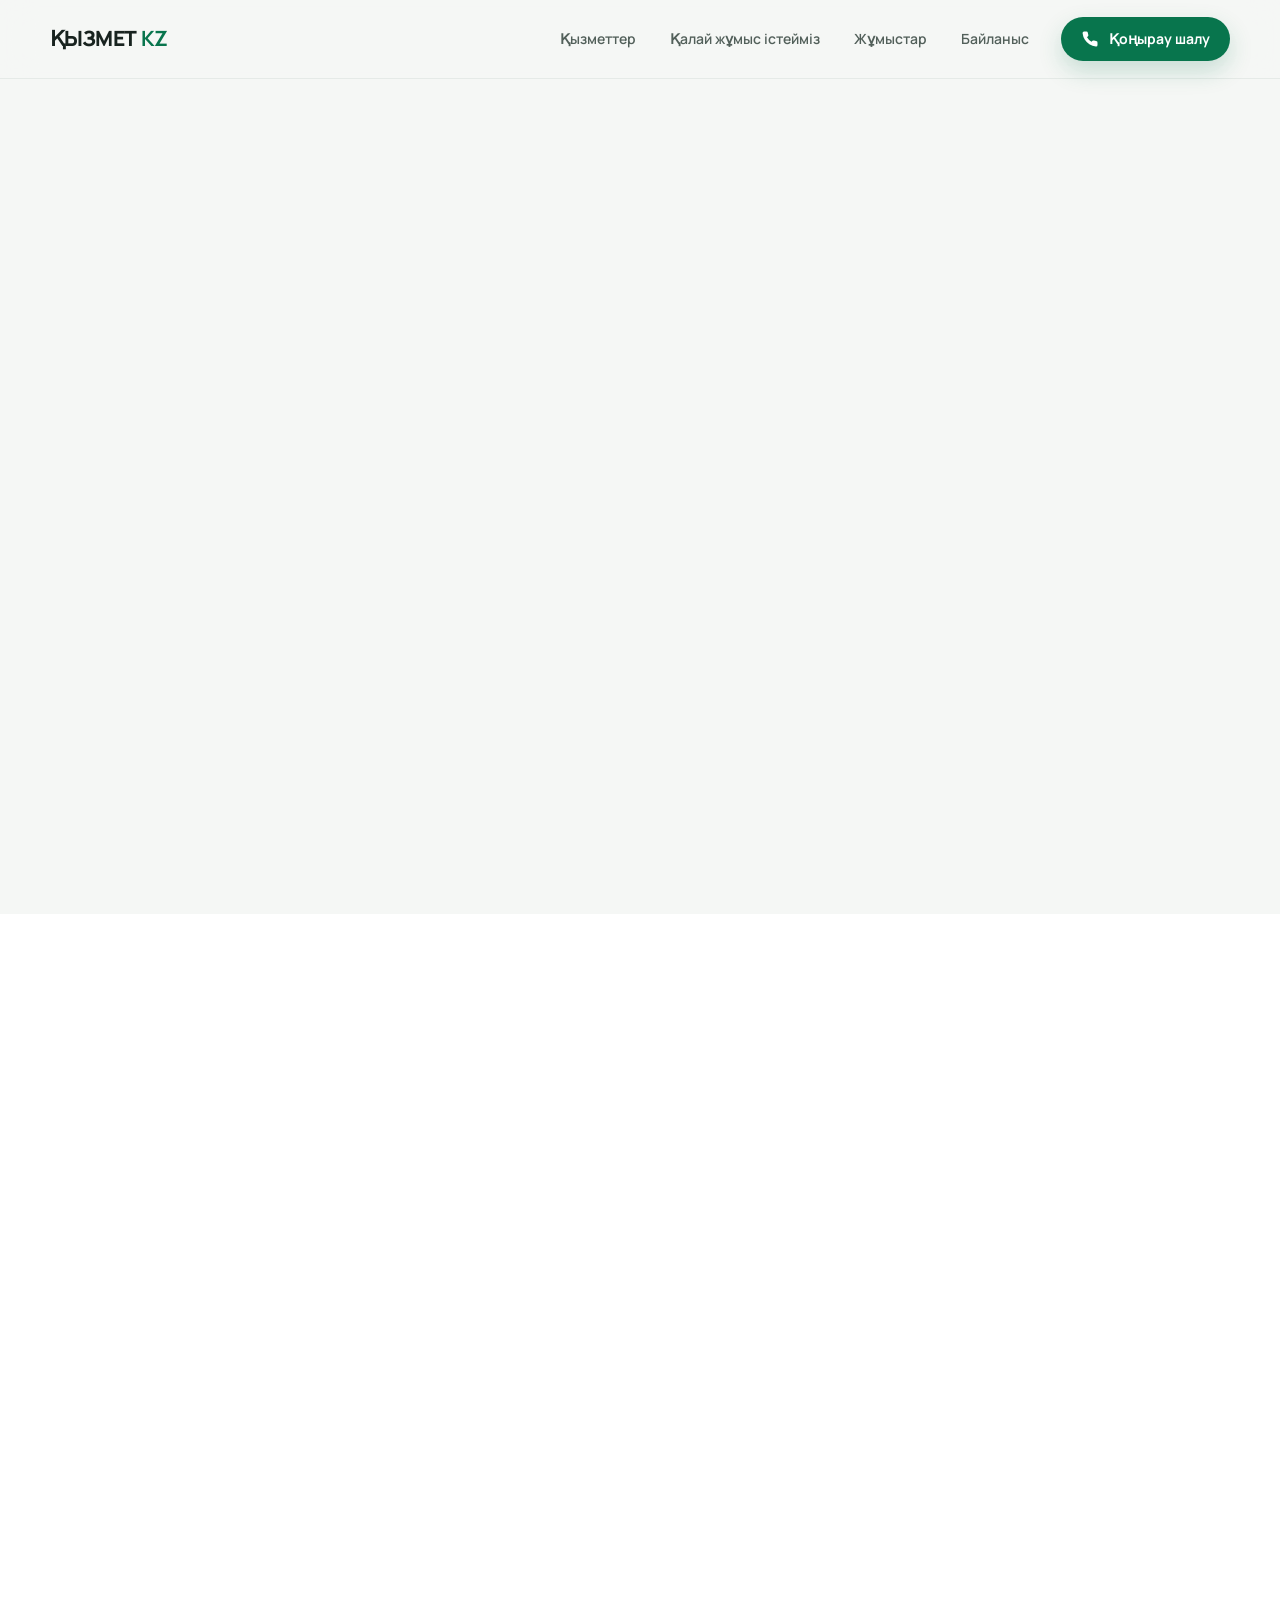
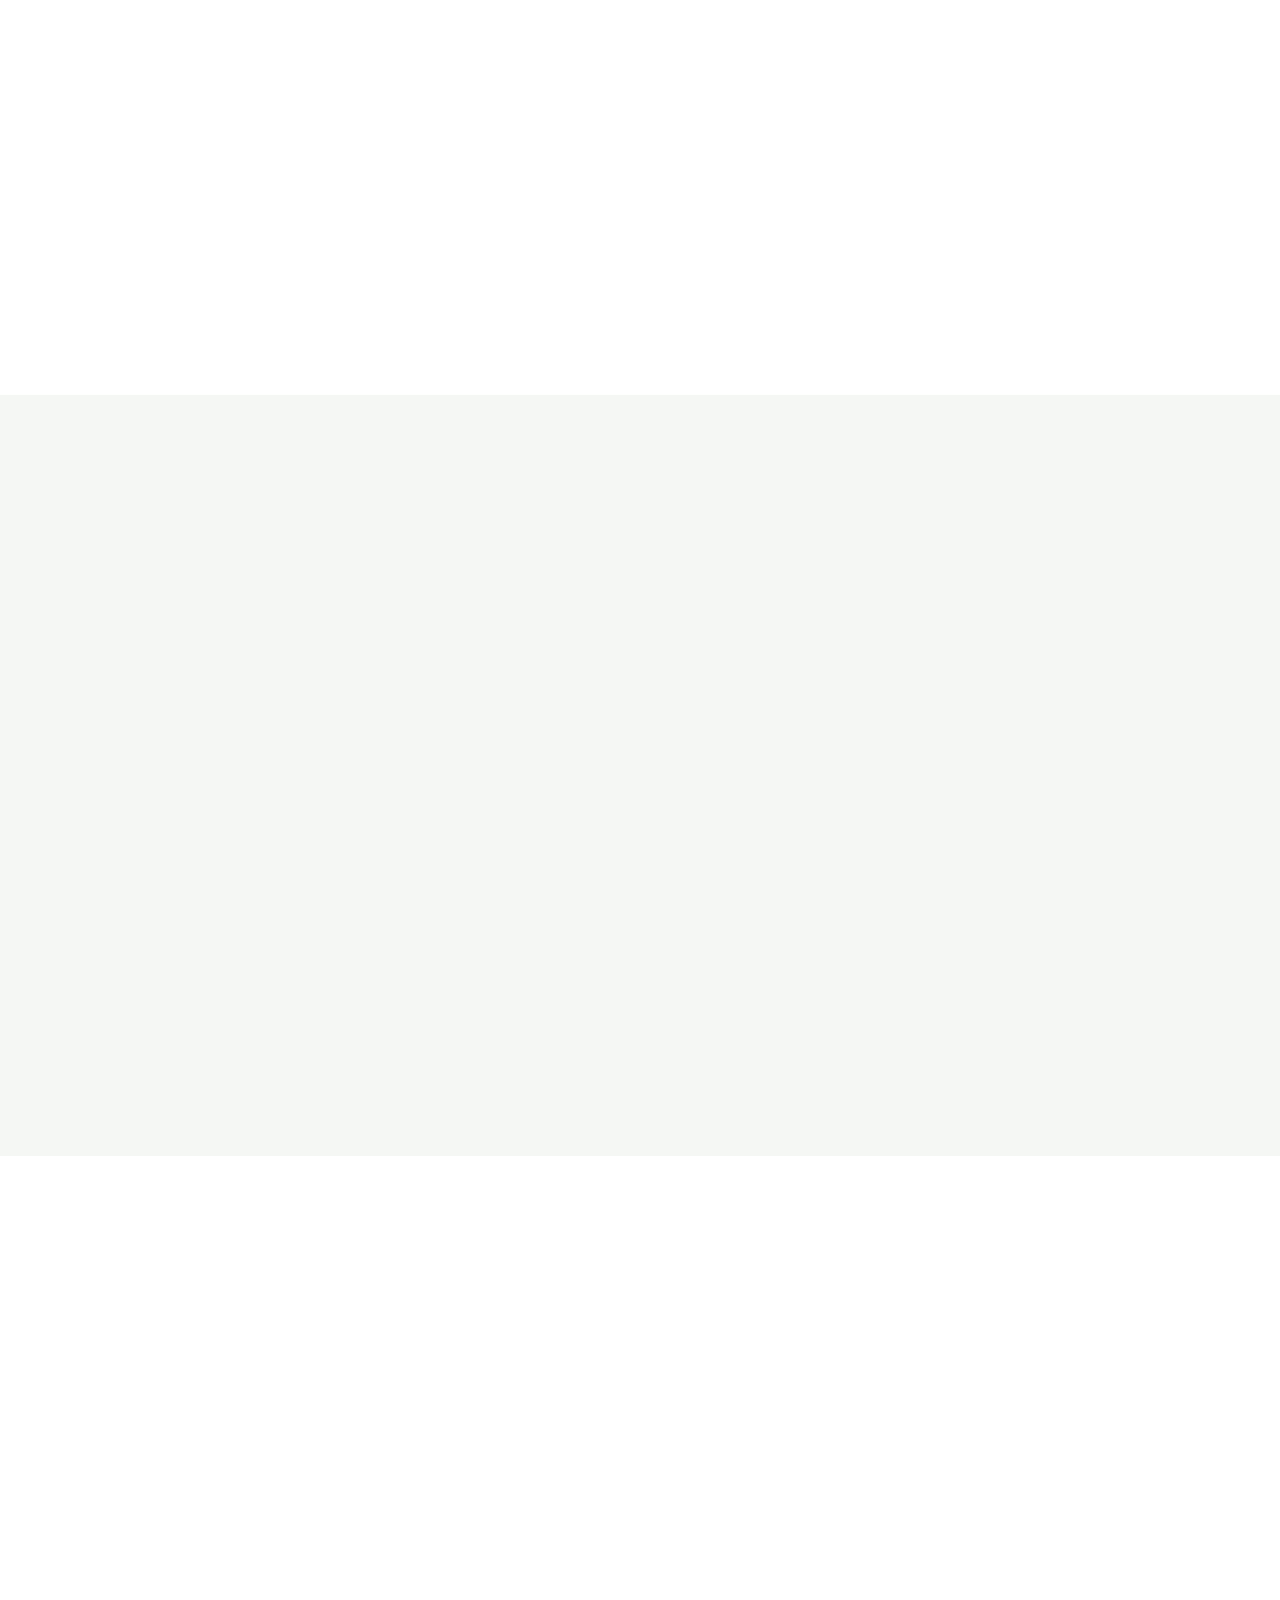
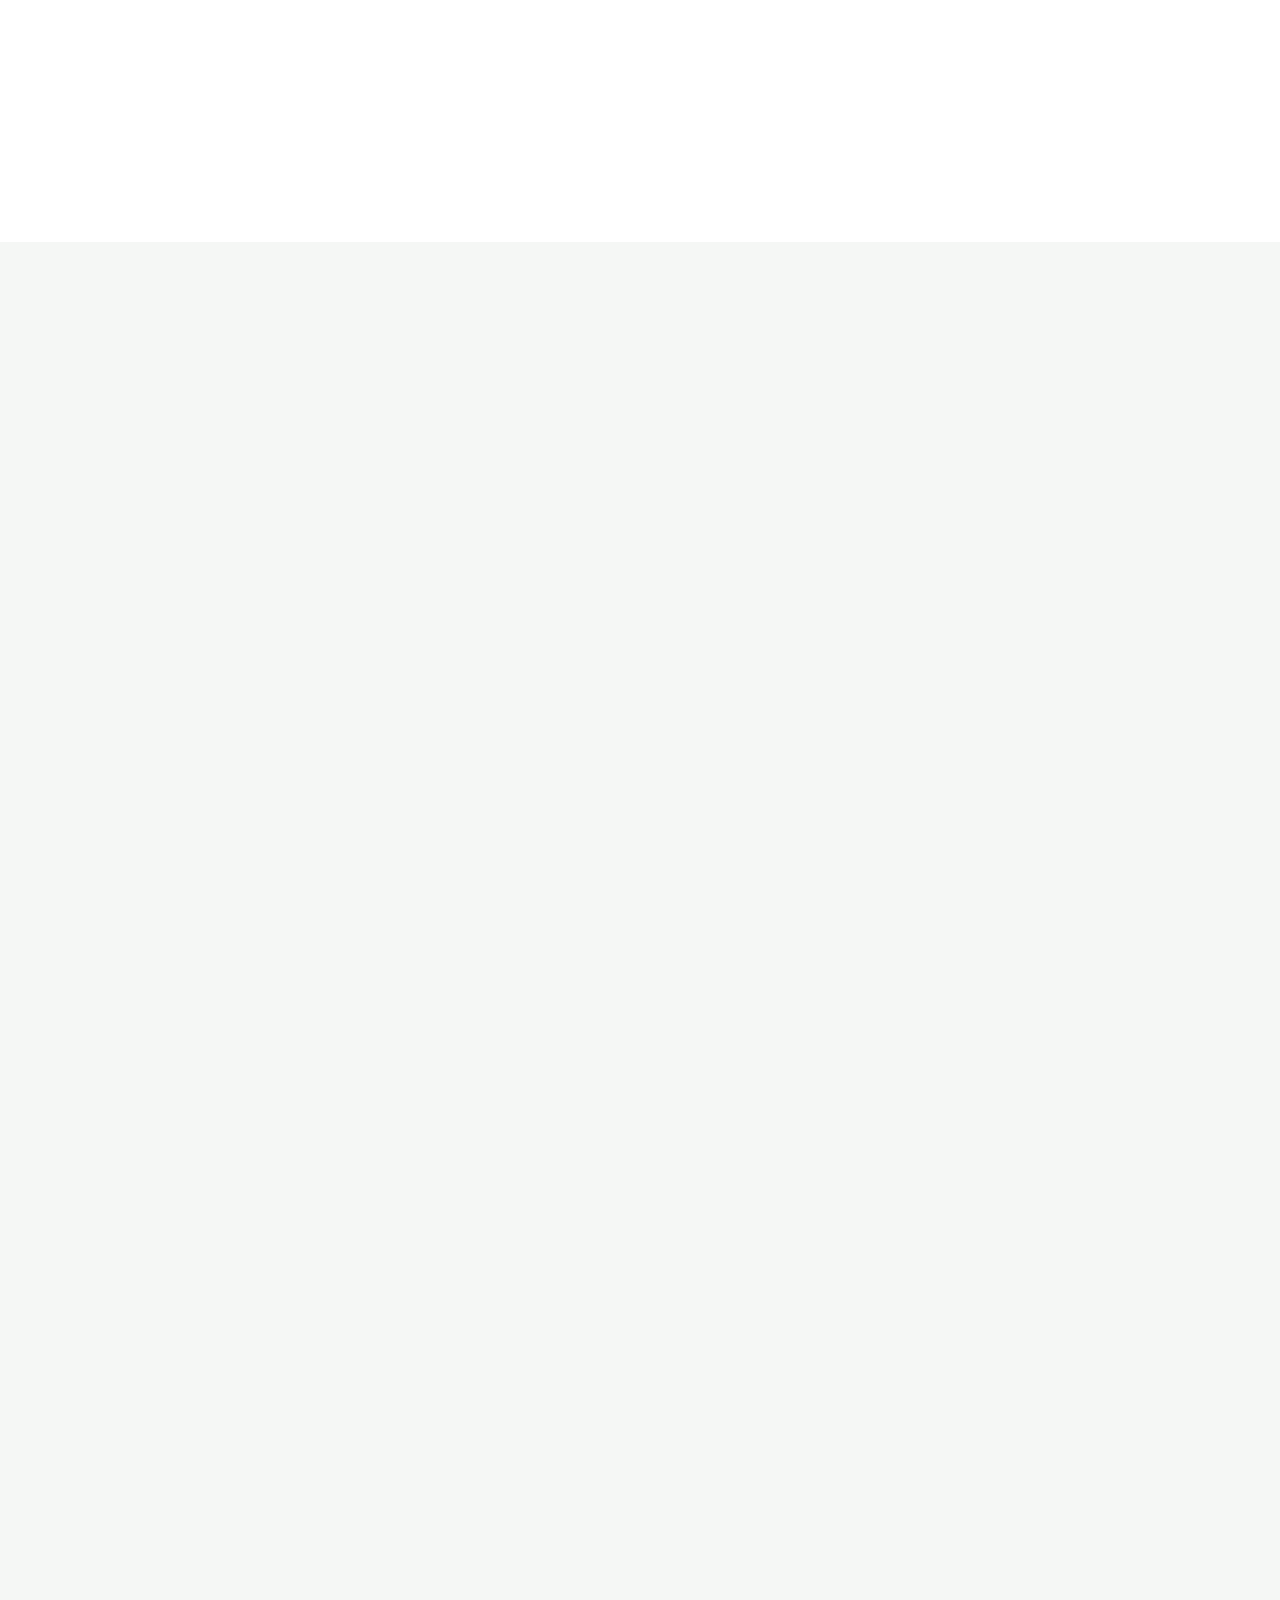
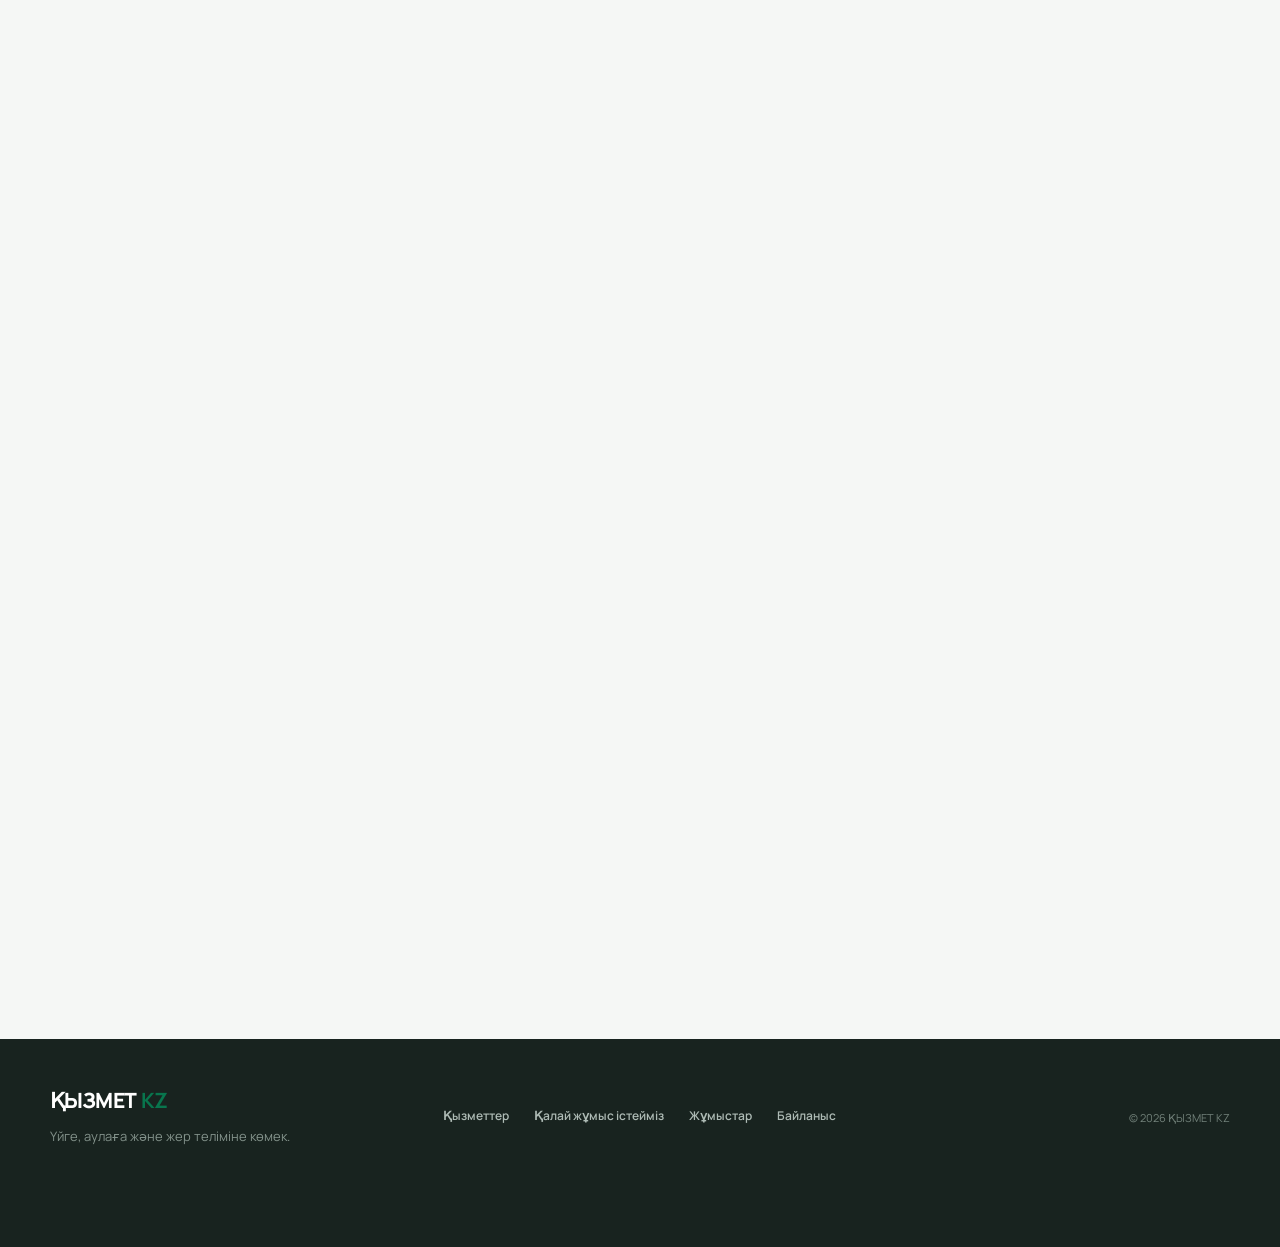
==== index.html @ 215bbf3c "index.html changes" ====
<!DOCTYPE html>
<html lang="kk">
<head>
    <meta charset="UTF-8">
    <meta name="viewport" content="width=device-width, initial-scale=1.0">

    <title>ҚЫЗМЕТ KZ — үйге, аулаға және жер теліміне көмек</title>

    <meta
        name="description"
        content="ҚЫЗМЕТ KZ — үй шаруасына көмек, ауланы тазалау, қоқыс шығару, қоршауды жөндеу, жер теліміндегі жұмыстар және басқа да шаруашылық қызметтер."
    >

    <meta name="theme-color" content="#08754D">

    <link rel="icon" href="favicon.svg" type="image/svg+xml">

    <link rel="preconnect" href="https://fonts.googleapis.com">
    <link rel="preconnect" href="https://fonts.gstatic.com" crossorigin>

    <link
        href="https://fonts.googleapis.com/css2?family=Manrope:wght@400;500;600;700;800&display=swap"
        rel="stylesheet"
    >

    <link rel="stylesheet" href="style.css">
</head>

<body>

    <!-- ================= HEADER ================= -->
    <header class="header" id="header">
        <div class="container header__inner">

            <a href="#top" class="logo" aria-label="ҚЫЗМЕТ KZ — басты бетке">
                <span>ҚЫЗМЕТ</span>
                <strong>KZ</strong>
            </a>

            <nav class="nav" id="nav">
                <a href="#services">Қызметтер</a>
                <a href="#how">Қалай жұмыс істейміз</a>
                <a href="#works">Жұмыстар</a>
                <a href="#contacts">Байланыс</a>
            </nav>

            <a
                class="btn btn--primary header__call"
                data-phone
                href="#"
            >
                <svg viewBox="0 0 24 24" aria-hidden="true">
                    <path d="M22 16.92v3a2 2 0 0 1-2.18 2
                    19.79 19.79 0 0 1-8.63-3.07
                    19.5 19.5 0 0 1-6-6
                    19.79 19.79 0 0 1-3.07-8.67
                    A2 2 0 0 1 4.11 2h3a2 2 0 0 1
                    2 1.72c.12.9.33 1.78.62 2.63
                    a2 2 0 0 1-.45 2.11L8 9.73
                    a16 16 0 0 0 6 6l1.27-1.27
                    a2 2 0 0 1 2.11-.45
                    c.85.29 1.73.5 2.63.62
                    A2 2 0 0 1 22 16.92z"/>
                </svg>
                Қоңырау шалу
            </a>

            <button
                class="menu-toggle"
                id="menuToggle"
                type="button"
                aria-label="Мәзірді ашу"
                aria-expanded="false"
            >
                <span></span>
                <span></span>
                <span></span>
            </button>

        </div>
    </header>

    <main id="top">

        <!-- ================= HERO ================= -->
        <section class="hero">
            <div class="container hero__grid">

                <div class="hero__content reveal">

                    <div class="eyebrow">
                        <span class="eyebrow__dot"></span>
                        Үй және шаруашылық жұмыстарына көмек
                    </div>

                    <h1>
                        Қолыңыз тимей жүрген
                        жұмысты
                        <span>біз жасаймыз.</span>
                    </h1>

                    <p class="hero__text">
                        ҚЫЗМЕТ KZ — үйге, аулаға және жер теліміне көмек.
                        Не істеу керегін айтыңыз — тапсырманы талқылап,
                        келісіп аламыз.
                    </p>

                    <div class="hero__actions">
                        <a
                            class="btn btn--primary btn--large"
                            data-phone
                            href="#"
                        >
                            Қоңырау шалу
                        </a>

                        <a
                            class="btn btn--secondary btn--large"
                            href="#contact-form"
                        >
                            Тапсырманы талқылау
                        </a>
                    </div>

                    <div class="hero__trust">

                        <div class="trust-item">
                            <span class="trust-item__icon">✓</span>
                            Әртүрлі тапсырмалар
                        </div>

                        <div class="trust-item">
                            <span class="trust-item__icon">✓</span>
                            Алдын ала келісім бойынша
                        </div>

                        <div class="trust-item">
                            <span class="trust-item__icon">✓</span>
                            Түсінікті қарым-қатынас
                        </div>

                    </div>

                </div>

                <div class="hero__visual reveal reveal--delay">

                    <div class="hero__image">
                        <img
                            src="images/Hero-KAZ.png"
                            alt="Жеке үйдің жанындағы шаруашылық жұмыстары"
                        >
                    </div>

                    <div class="hero-card">
                        <div class="hero-card__icon">✓</div>

                        <div>
                            <strong>Тапсырмаңыз бар ма?</strong>
                            <span>Бізге айтып беріңіз</span>
                        </div>
                    </div>

                </div>

            </div>
        </section>

        <!-- ================= SERVICES ================= -->
        <section class="section services" id="services">
            <div class="container">

                <div class="section-heading reveal">
                    <span class="section-label">БІЗ НЕ ІСТЕЙМІЗ</span>

                    <h2>
                        Үй мен жер теліміндегі
                        <span>жұмыстарға көмектесеміз</span>
                    </h2>

                    <p>
                        Тұрмыстық, шаруашылық және басқа да тапсырмаларды
                        сіздің сұранысыңыз бойынша орындаймыз.
                    </p>
                </div>

                <div class="services-grid">

                    <article class="service-card reveal">
                        <div class="service-card__number">01</div>
                        <div class="service-card__icon">🏠</div>

                        <h3>Үй шаруасына көмек</h3>

                        <p>
                            Пәтерде немесе жеке үйде орындалатын
                            тұрмыстық және шаруашылық жұмыстар.
                        </p>

                        <a href="#contact-form">
                            Тапсырманы талқылау →
                        </a>
                    </article>

                    <article class="service-card reveal">
                        <div class="service-card__number">02</div>
                        <div class="service-card__icon">🗑️</div>

                        <h3>Қоқыс шығару</h3>

                        <p>
                            Тұрмыстық және шаруашылық жұмыстардан кейін
                            қоқысты жинау, шығару және аумақты тазалау.
                        </p>

                        <a href="#contact-form">
                            Тапсырманы талқылау →
                        </a>
                    </article>

                    <article class="service-card reveal">
                        <div class="service-card__number">03</div>
                        <div class="service-card__icon">🌿</div>

                        <h3>Аула тазалау</h3>

                        <p>
                            Жапырақ, бұтақ, қоқыс және аумақты
                            ретке келтіруге арналған басқа жұмыстар.
                        </p>

                        <a href="#contact-form">
                            Тапсырманы талқылау →
                        </a>
                    </article>

                    <article class="service-card reveal">
                        <div class="service-card__number">04</div>
                        <div class="service-card__icon">🧱</div>

                        <h3>Қоршауды жөндеу</h3>

                        <p>
                            Қоршаудың зақымдалған бөліктерін
                            жөндеу және қалпына келтіру.
                        </p>

                        <a href="#contact-form">
                            Тапсырманы талқылау →
                        </a>
                    </article>

                    <article class="service-card reveal">
                        <div class="service-card__number">05</div>
                        <div class="service-card__icon">💧</div>

                        <h3>Септик</h3>

                        <p>
                            Септик орнатуға байланысты жұмыстарды
                            ұйымдастыруға көмек.
                        </p>

                        <a href="#contact-form">
                            Тапсырманы талқылау →
                        </a>
                    </article>

                    <article class="service-card reveal">
                        <div class="service-card__number">06</div>
                        <div class="service-card__icon">🐑</div>

                        <h3>Мал сою</h3>

                        <p>
                            Қызмет алдын ала
                            келісу бойынша көрсетіледі.
                        </p>

                        <a href="#contact-form">
                            Тапсырманы талқылау →
                        </a>
                    </article>

                    <article class="service-card reveal">
                        <div class="service-card__number">07</div>
                        <div class="service-card__icon">🚕</div>

                        <h3>Қалааралық такси</h3>

                        <p>
                            Қалалар арасында алдын ала
                            келісім бойынша жолаушы тасымалдау.
                        </p>

                        <a href="#contact-form">
                            Жол жүруді талқылау →
                        </a>
                    </article>

                    <article class="service-card reveal">
                        <div class="service-card__number">08</div>
                        <div class="service-card__icon">🚚</div>

                        <h3>Қала ішінде жеткізу</h3>

                        <p>
                            Заттарды, тауарларды және басқа да
                            жүктерді қала ішінде жеткізу.
                        </p>

                        <a href="#contact-form">
                            Жеткізуді талқылау →
                        </a>
                    </article>

                    <article class="service-card reveal">
                        <div class="service-card__number">09</div>
                        <div class="service-card__icon">🧹</div>

                        <h3>Клининг</h3>

                        <p>
                            Пәтерлерді, үйлерді және басқа да
                            нысандарды алдын ала келісім бойынша тазалау.
                        </p>

                        <a href="#contact-form">
                            Тазалауға тапсырыс беру →
                        </a>
                    </article>

                    <article class="service-card reveal">
                        <div class="service-card__number">10</div>
                        <div class="service-card__icon">🚜</div>

                        <h3>Арнайы техникалар қызметі</h3>

                        <p>
                            Құрылыс және шаруашылық тапсырмаларына
                            арналған арнайы техникалардың жұмысы.
                        </p>

                        <a href="#contact-form">
                            Тапсырманы талқылау →
                        </a>
                    </article>

                    <article class="service-card reveal">
                        <div class="service-card__number">11</div>
                        <div class="service-card__icon">❄️</div>

                        <h3>Кондиционер орнату</h3>

                        <p>
                            Үйге немесе басқа бөлмеге кондиционерді
                            орнату және қосу.
                        </p>

                        <a href="#contact-form">
                            Орнатуды талқылау →
                        </a>
                    </article>

                    <article class="service-card reveal">
                        <div class="service-card__number">12</div>
                        <div class="service-card__icon">👨‍🍳</div>

                        <h3>Аспаз қызметі</h3>

                        <p>
                            Үйге, іс-шараларға және басқа да
                            жағдайларға тамақ дайындау.
                        </p>

                        <a href="#contact-form">
                            Тапсырманы талқылау →
                        </a>
                    </article>

                    <article class="service-card reveal">
                        <div class="service-card__number">13</div>
                        <div class="service-card__icon">⚡</div>

                        <h3>Электрик қызметі</h3>

                        <p>
                            Электр монтаждау жұмыстары, жөндеу
                            және жабдықтарды қосу.
                        </p>

                        <a href="#contact-form">
                            Тапсырманы талқылау →
                        </a>
                    </article>

                    <article class="service-card reveal">
                        <div class="service-card__number">14</div>
                        <div class="service-card__icon">🔧</div>

                        <h3>Сантехник қызметі</h3>

                        <p>
                            Сантехникалық жабдықтарды жөндеу,
                            орнату және қызмет көрсету.
                        </p>

                        <a href="#contact-form">
                            Тапсырманы талқылау →
                        </a>
                    </article>

                    <article class="service-card reveal">
                        <div class="service-card__number">15</div>
                        <div class="service-card__icon">⚙️</div>

                        <h3>Бизнесті автоматтандыру</h3>

                        <p>
                            Бизнес процестерін автоматтандыруға
                            және жұмысты оңтайландыруға көмек.
                        </p>

                        <a href="#contact-form">
                            Тапсырманы талқылау →
                        </a>
                    </article>

                    <article class="service-card reveal">
                        <div class="service-card__number">16</div>
                        <div class="service-card__icon">❄️</div>

                        <h3>Қар тазалау</h3>

                        <p>
                            Ауладан, аумақтан, жолдардан және
                            кіреберістерден қар тазалау.
                        </p>

                        <a href="#contact-form">
                            Тапсырманы талқылау →
                        </a>
                    </article>

                    <article class="service-card reveal">
                        <div class="service-card__number">17</div>
                        <div class="service-card__icon">🔧</div>

                        <h3>Басқа жұмыстар</h3>

                        <p>
                            Қажетті жұмысты тізімнен таппадыңыз ба?
                            Бізге айтып беріңіз.
                        </p>

                        <a href="#contact-form">
                            Тапсырманы талқылау →
                        </a>
                    </article>

                    <article class="service-card service-card--accent reveal">
                        <div class="service-card__number">18</div>
                        <div class="service-card__icon">💬</div>

                        <h3>Сіздің сұранысыңыз бойынша</h3>

                        <p>
                            Қызметтің нақты атауын білудің қажеті жоқ.
                            Не істеу керегін жай ғана сипаттап беріңіз.
                        </p>

                        <a href="#contact-form">
                            Тапсырманы сипаттау →
                        </a>
                    </article>

                </div>
            </div>
        </section>

        <!-- ================= NOT FOUND ================= -->
        <section class="section problem">
            <div class="container">

                <div class="problem__box reveal">

                    <div class="problem__content">
                        <span class="section-label">
                            ҚАЖЕТТІ ҚЫЗМЕТТІ ТАППАДЫҢЫЗ БА?
                        </span>

                        <h2>
                            Қажетті жұмыстың
                            атауын білмейсіз бе?
                        </h2>

                        <p>
                            Ештеңе етпейді. Не істеу керегін
                            жай ғана айтып беріңіз. Тапсырманы талқылап,
                            көмектесе алатынымызды айтамыз.
                        </p>

                        <a
                            href="#"
                            data-phone
                            class="btn btn--light btn--large"
                        >
                            Қоңырау шалып талқылау
                        </a>
                    </div>

                    <div class="problem__shape">
                        <span>?</span>
                    </div>

                </div>

            </div>
        </section>

        <!-- ================= WHY US ================= -->
        <section class="section why">
            <div class="container">

                <div class="section-heading section-heading--center reveal">
                    <span class="section-label">НЕГЕ ҚЫЗМЕТ KZ</span>

                    <h2>
                        Бәрі сіз ойлағаннан да оңай
                    </h2>

                    <p>
                        Жұмыстардың атауын білудің қажеті жоқ.
                        Тапсырмаңызды айтыңыз — әрі қарай бірге шешеміз.
                    </p>
                </div>

                <div class="advantages">

                    <article class="advantage reveal">
                        <div class="advantage__icon">01</div>

                        <h3>Бір байланыс</h3>

                        <p>
                            Әрбір шаруашылық жұмысына жеке
                            маман іздеудің қажеті жоқ.
                        </p>
                    </article>

                    <article class="advantage reveal">
                        <div class="advantage__icon">02</div>

                        <h3>Түсінікті қарым-қатынас</h3>

                        <p>
                            Не қажет екенін өз сөзіңізбен
                            жай ғана түсіндіріңіз.
                        </p>
                    </article>

                    <article class="advantage reveal">
                        <div class="advantage__icon">03</div>

                        <h3>Алдын ала келісім</h3>

                        <p>
                            Тапсырманы, жұмыс көлемін және
                            қолайлы уақытты алдын ала келісеміз.
                        </p>
                    </article>

                    <article class="advantage reveal">
                        <div class="advantage__icon">04</div>

                        <h3>Әртүрлі тапсырмалар</h3>

                        <p>
                            Үй, аула, жер телімі және басқа да
                            шаруашылық жұмыстары.
                        </p>
                    </article>

                </div>
            </div>
        </section>

        <!-- ================= HOW ================= -->
        <section class="section how" id="how">
            <div class="container">

                <div class="section-heading reveal">
                    <span class="section-label">ҚАЛАЙ ЖҰМЫС ІСТЕЙМІЗ</span>

                    <h2>
                        Үш қадам —
                        <span>және тапсырма орындалады</span>
                    </h2>
                </div>

                <div class="steps">

                    <article class="step reveal">
                        <div class="step__number">01</div>

                        <div>
                            <h3>Бізге хабарласасыз</h3>

                            <p>
                                Қоңырау шалып, не істеу
                                керегін айтасыз.
                            </p>
                        </div>
                    </article>

                    <article class="step reveal">
                        <div class="step__number">02</div>

                        <div>
                            <h3>Талқылаймыз</h3>

                            <p>
                                Толық мәліметтерді, жұмыс көлемін
                                және қолайлы уақытты анықтаймыз.
                            </p>
                        </div>
                    </article>

                    <article class="step reveal">
                        <div class="step__number">03</div>

                        <div>
                            <h3>Орындаймыз</h3>

                            <p>
                                Келісілген уақытта келіп,
                                жұмысты орындаймыз.
                            </p>
                        </div>
                    </article>

                </div>

            </div>
        </section>

        <!-- ================= WORKS ================= -->
        <section class="section works" id="works">
            <div class="container">

                <div class="section-heading reveal">
                    <span class="section-label">БІЗДІҢ ЖҰМЫСТАРЫМЫЗ</span>

                    <h2>
                        Жұмыс істейміз —
                        <span>нәтижесін көрсетеміз</span>
                    </h2>

                    <p>
                        Мұнда ҚЫЗМЕТ KZ орындаған нақты
                        жұмыстардың фотосуреттері болады.
                    </p>
                </div>

                <div class="gallery">

                    <div class="gallery__item gallery__item--large reveal">
                        <img
                            src="images/work-01.jpg"
                            alt="Шаруашылық жұмыстары"
                            loading="lazy"
                        >
                    </div>

                    <div class="gallery__item reveal">
                        <img
                            src="images/work-02.jpg"
                            alt="Аумақты тазалау"
                            loading="lazy"
                        >
                    </div>

                    <div class="gallery__item reveal">
                        <img
                            src="images/work-03.jpg"
                            alt="Жөндеу жұмыстары"
                            loading="lazy"
                        >
                    </div>

                    <div class="gallery__item reveal">
                        <img
                            src="images/work-04.jpg"
                            alt="Ауладағы жұмыс"
                            loading="lazy"
                        >
                    </div>

                </div>

                <div class="gallery-note reveal">
                    <span>📸</span>

                    <p>
                        Сайт іске қосылғаннан кейін уақытша суреттерді
                        нақты орындалған жұмыстардың фотосуреттеріне ауыстырыңыз.
                    </p>
                </div>

            </div>
        </section>

        <!-- ================= CTA ================= -->
        <section class="cta">
            <div class="container">

                <div class="cta__inner reveal">

                    <div>
                        <span class="section-label section-label--light">
                            ТАПСЫРМАҢЫЗ БАР МА?
                        </span>

                        <h2>
                            Не істеу керегін
                            айтып беріңіз.
                        </h2>

                        <p>
                            Қызметтің атауын білудің қажеті жоқ.
                            Тапсырманы жай ғана сипаттаңыз —
                            оны орындау мүмкіндігін талқылаймыз.
                        </p>
                    </div>

                    <div class="cta__action">

                        <a
                            href="#"
                            data-phone
                            class="btn btn--light btn--large"
                        >
                            Қоңырау шалу
                        </a>

                        <a
                            href="#contact-form"
                            class="cta__phone"
                            data-phone-display
                        >
                            +7 700 000 00 00
                        </a>

                    </div>

                </div>

            </div>
        </section>

        <!-- ================= CONTACTS ================= -->
        <section class="section contacts" id="contacts">
            <div class="container contacts__grid">

                <div class="contacts__info reveal">

                    <span class="section-label">БАЙЛАНЫС</span>

                    <h2>
                        Тапсырмаңызды
                        бірге талқылайық
                    </h2>

                    <p>
                        Бізге қоңырау шалып,
                        не істеу керегін айтып беріңіз.
                    </p>

                    <a
                        class="contacts__phone"
                        data-phone
                        data-phone-display
                        href="#"
                    ></a>

                    <div class="contact-details">

                        <div class="contact-detail">
                            <span>📍</span>

                            <div>
                                <small>Қала</small>
                                <strong>Сіздің қалаңыз</strong>
                            </div>
                        </div>

                        <div class="contact-detail">
                            <span>🕐</span>

                            <div>
                                <small>Жұмыс уақыты</small>
                                <strong>Алдын ала келісім бойынша</strong>
                            </div>
                        </div>

                    </div>

                </div>

                <div class="contact-form-wrapper reveal" id="contact-form">

                    <div class="contact-form-card">

                        <span class="form-badge">ЖЫЛДАМ СҰРАНЫС</span>

                        <h3>
                            Не істеу керегін
                            айтып беріңіз
                        </h3>

                        <p>
                            Форма әзірге демонстрациялық режимде жұмыс істейді.
                            Нақты өтінімдерді жіберу үшін backend
                            немесе форма сервисін қосу қажет.
                        </p>

                        <form id="requestForm">

                            <label>
                                <span>Атыңыз</span>

                                <input
                                    type="text"
                                    name="name"
                                    placeholder="Мысалы, Айдар"
                                    autocomplete="name"
                                >
                            </label>

                            <label>
                                <span>Телефон *</span>

                                <input
                                    type="tel"
                                    name="phone"
                                    placeholder="+7 700 000 00 00"
                                    autocomplete="tel"
                                    required
                                >
                            </label>

                            <label>
                                <span>Не істеу керек?</span>

                                <textarea
                                    name="message"
                                    rows="4"
                                    placeholder="Мысалы: аула тазалау, қар тазалау, заттарды жеткізу қажет..."
                                ></textarea>
                            </label>

                            <button
                                type="submit"
                                class="btn btn--primary btn--full"
                            >
                                Өтінім жіберу
                            </button>

                            <div
                                class="form-message"
                                id="formMessage"
                                aria-live="polite"
                            ></div>

                        </form>

                    </div>

                </div>

            </div>
        </section>

    </main>

    <!-- ================= FOOTER ================= -->
    <footer class="footer">
        <div class="container footer__inner">

            <div class="footer__brand">

                <a href="#top" class="logo logo--footer">
                    <span>ҚЫЗМЕТ</span>
                    <strong>KZ</strong>
                </a>

                <p>
                    Үйге, аулаға және жер теліміне көмек.
                </p>

            </div>

            <div class="footer__links">
                <a href="#services">Қызметтер</a>
                <a href="#how">Қалай жұмыс істейміз</a>
                <a href="#works">Жұмыстар</a>
                <a href="#contacts">Байланыс</a>
            </div>

            <div class="footer__contact">

                <a
                    href="#"
                    data-phone
                    data-phone-display
                ></a>

                <span>© 2026 ҚЫЗМЕТ KZ</span>

            </div>

        </div>
    </footer>

    <!-- ================= MOBILE CTA ================= -->
    <div class="mobile-cta">

        <a
            href="#"
            data-phone
            class="mobile-cta__call"
        >
            <svg viewBox="0 0 24 24" aria-hidden="true">
                <path d="M22 16.92v3a2 2 0 0 1-2.18 2
                19.79 19.79 0 0 1-8.63-3.07
                19.5 19.5 0 0 1-6-6
                19.79 19.79 0 0 1-3.07-8.67
                A2 2 0 0 1 4.11 2h3a2 2 0 0 1
                2 1.72c.12.9.33 1.78.62 2.63
                a2 2 0 0 1-.45 2.11L8 9.73
                a16 16 0 0 0 6 6l1.27-1.27
                a2 2 0 0 1 2.11-.45
                c.85.29 1.73.5 2.63.62
                A2 2 0 0 1 22 16.92z"/>
            </svg>

            Қоңырау шалу
        </a>

        <a
            href="#contact-form"
            class="mobile-cta__form"
        >
            Талқылау
        </a>

    </div>

    <script src="script.js"></script>

</body>
</html>
---- style.css ----
/* =========================================================
   ҚЫЗМЕТ KZ
   Main stylesheet
   ========================================================= */

:root {
    --green: #08754d;
    --green-dark: #055d3d;
    --green-light: #e7f2ed;

    --dark: #18231f;
    --text: #42504a;
    --muted: #718079;

    --bg: #f5f7f5;
    --white: #ffffff;
    --border: #e1e8e4;

    --radius-sm: 12px;
    --radius-md: 18px;
    --radius-lg: 28px;

    --shadow: 0 20px 60px rgba(24, 35, 31, 0.08);

    --container: 1180px;
}


/* ================= RESET ================= */

*,
*::before,
*::after {
    box-sizing: border-box;
}

html {
    scroll-behavior: smooth;
}

body {
    margin: 0;
    background: var(--bg);
    color: var(--dark);

    font-family: "Manrope", sans-serif;
    font-size: 16px;
    line-height: 1.6;

    -webkit-font-smoothing: antialiased;
}

body.menu-open {
    overflow: hidden;
}

img {
    display: block;
    width: 100%;
}

a {
    color: inherit;
    text-decoration: none;
}

button,
input,
textarea {
    font: inherit;
}

button {
    cursor: pointer;
}

::selection {
    background: var(--green);
    color: white;
}


/* ================= GLOBAL ================= */

.container {
    width: min(
        calc(100% - 40px),
        var(--container)
    );

    margin-inline: auto;
}

.section {
    padding: 110px 0;
}

.section-heading {
    max-width: 720px;
    margin-bottom: 55px;
}

.section-heading--center {
    margin-inline: auto;
    text-align: center;
}

.section-label {
    display: inline-block;

    margin-bottom: 16px;

    color: var(--green);

    font-size: 12px;
    font-weight: 800;
    letter-spacing: 0.14em;
    text-transform: uppercase;
}

.section-label--light {
    color: #a9d8c5;
}

.section-heading h2 {
    margin: 0 0 18px;

    font-size: clamp(36px, 5vw, 58px);
    line-height: 1.05;
    letter-spacing: -0.04em;
}

.section-heading h2 span {
    color: var(--green);
}

.section-heading p {
    max-width: 620px;

    margin: 0;

    color: var(--muted);
    font-size: 17px;
}


/* ================= BUTTONS ================= */

.btn {
    display: inline-flex;
    align-items: center;
    justify-content: center;
    gap: 10px;

    min-height: 52px;
    padding: 0 24px;

    border: 0;
    border-radius: 100px;

    font-weight: 700;
    line-height: 1;

    transition:
        transform 0.25s ease,
        background 0.25s ease,
        color 0.25s ease,
        box-shadow 0.25s ease;
}

.btn:hover {
    transform: translateY(-2px);
}

.btn--primary {
    background: var(--green);
    color: var(--white);

    box-shadow: 0 10px 25px rgba(8, 117, 77, 0.2);
}

.btn--primary:hover {
    background: var(--green-dark);
    box-shadow: 0 14px 30px rgba(8, 117, 77, 0.28);
}

.btn--secondary {
    background: var(--white);
    color: var(--dark);
    border: 1px solid var(--border);
}

.btn--secondary:hover {
    border-color: var(--green);
    color: var(--green);
}

.btn--light {
    background: var(--white);
    color: var(--green);
}

.btn--light:hover {
    background: #eff8f4;
}

.btn--large {
    min-height: 58px;
    padding-inline: 30px;
}

.btn--full {
    width: 100%;
}

.btn svg {
    width: 18px;
    height: 18px;

    fill: currentColor;
}


/* ================= HEADER ================= */

.header {
    position: sticky;
    z-index: 1000;
    top: 0;

    background: rgba(245, 247, 245, 0.9);

    border-bottom: 1px solid rgba(225, 232, 228, 0.8);

    backdrop-filter: blur(16px);
}

.header__inner {
    display: flex;
    align-items: center;
    justify-content: space-between;

    height: 78px;
}

.logo {
    display: inline-flex;
    align-items: center;
    gap: 5px;

    font-size: 21px;
    font-weight: 800;
    letter-spacing: -0.04em;
}

.logo span {
    color: var(--dark);
}

.logo strong {
    color: var(--green);
}

.nav {
    display: flex;
    align-items: center;
    gap: 34px;

    margin-left: auto;
    margin-right: 32px;
}

.nav a {
    position: relative;

    color: #52605a;

    font-size: 14px;
    font-weight: 600;
}

.nav a::after {
    content: "";

    position: absolute;
    left: 0;
    bottom: -7px;

    width: 0;
    height: 2px;

    background: var(--green);

    transition: width 0.25s ease;
}

.nav a:hover {
    color: var(--green);
}

.nav a:hover::after {
    width: 100%;
}

.header__call {
    min-height: 44px;
    padding-inline: 20px;

    font-size: 14px;
}

.menu-toggle {
    display: none;

    width: 46px;
    height: 46px;

    padding: 10px;

    border: 0;
    border-radius: 12px;

    background: var(--green-light);
}

.menu-toggle span {
    display: block;

    width: 100%;
    height: 2px;

    margin: 5px 0;

    background: var(--dark);

    transition:
        transform 0.25s ease,
        opacity 0.25s ease;
}

.menu-toggle.active span:nth-child(1) {
    transform: translateY(7px) rotate(45deg);
}

.menu-toggle.active span:nth-child(2) {
    opacity: 0;
}

.menu-toggle.active span:nth-child(3) {
    transform: translateY(-7px) rotate(-45deg);
}


/* ================= HERO ================= */

.hero {
    padding: 80px 0 100px;

    overflow: hidden;
}

.hero__grid {
    display: grid;
    grid-template-columns: 0.92fr 1.08fr;

    align-items: center;

    gap: 80px;
}

.eyebrow {
    display: inline-flex;
    align-items: center;
    gap: 9px;

    margin-bottom: 25px;

    color: var(--green);

    font-size: 12px;
    font-weight: 800;
    letter-spacing: 0.08em;
    text-transform: uppercase;
}

.eyebrow__dot {
    width: 8px;
    height: 8px;

    border-radius: 50%;

    background: var(--green);

    box-shadow: 0 0 0 5px var(--green-light);
}

.hero h1 {
    max-width: 680px;

    margin: 0;

    font-size: clamp(46px, 6vw, 76px);
    line-height: 0.98;
    letter-spacing: -0.055em;
}

.hero h1 span {
    color: var(--green);
}

.hero__text {
    max-width: 610px;

    margin: 28px 0 34px;

    color: var(--text);

    font-size: 18px;
    line-height: 1.7;
}

.hero__actions {
    display: flex;
    flex-wrap: wrap;
    gap: 12px;
}

.hero__trust {
    display: flex;
    flex-wrap: wrap;
    gap: 20px;

    margin-top: 35px;
}

.trust-item {
    display: flex;
    align-items: center;
    gap: 8px;

    color: var(--muted);

    font-size: 13px;
    font-weight: 600;
}

.trust-item__icon {
    display: grid;
    place-items: center;

    width: 21px;
    height: 21px;

    border-radius: 50%;

    background: var(--green-light);
    color: var(--green);

    font-size: 11px;
    font-weight: 800;
}

.hero__visual {
    position: relative;
    min-width: 0;
}

.hero__image {
    position: relative;
    width: 100%;
    height: min(105vw, 470px);
    overflow: hidden;
    border-radius: 34px;
    background: #dfe8e3;
    box-shadow: var(--shadow);
}

.hero__image::after {
    content: "";

    position: absolute;
    inset: 0;

    pointer-events: none;

    background:
        linear-gradient(
            180deg,
            rgba(0, 0, 0, 0) 55%,
            rgba(0, 0, 0, 0.22)
        );
}
.hero__image img {
    display: block;
    width: 100%;
    height: 100%;

    object-fit: cover;
    object-position: 1% center;
}
.hero-card {
    position: absolute;

    right: -28px;
    bottom: 30px;

    display: flex;
    align-items: center;
    gap: 13px;

    max-width: 260px;

    padding: 18px 20px;

    border: 1px solid rgba(255, 255, 255, 0.7);
    border-radius: 18px;

    background: rgba(255, 255, 255, 0.94);

    box-shadow: 0 20px 50px rgba(24, 35, 31, 0.18);

    backdrop-filter: blur(12px);
}

.hero-card__icon {
    display: grid;
    place-items: center;

    flex: 0 0 42px;

    width: 42px;
    height: 42px;

    border-radius: 50%;

    background: var(--green);
    color: white;

    font-weight: 800;
}

.hero-card strong,
.hero-card span {
    display: block;
}

.hero-card strong {
    font-size: 14px;
}

.hero-card span {
    margin-top: 2px;

    color: var(--muted);

    font-size: 12px;
}


/* ================= SERVICES ================= */

.services {
    background: var(--white);
}

.services-grid {
    display: grid;

    grid-template-columns: repeat(4, 1fr);

    gap: 16px;
}

.service-card {
    position: relative;

    min-height: 315px;

    padding: 28px;

    overflow: hidden;

    border: 1px solid var(--border);
    border-radius: var(--radius-md);

    background: var(--white);

    transition:
        transform 0.3s ease,
        border-color 0.3s ease,
        box-shadow 0.3s ease;
}

.service-card:hover {
    transform: translateY(-6px);

    border-color: rgba(8, 117, 77, 0.25);

    box-shadow: var(--shadow);
}

.service-card__number {
    position: absolute;
    top: 25px;
    right: 25px;

    color: #dce5e1;

    font-size: 12px;
    font-weight: 800;
}

.service-card__icon {
    display: grid;
    place-items: center;

    width: 54px;
    height: 54px;

    margin-bottom: 25px;

    border-radius: 15px;

    background: var(--green-light);

    font-size: 25px;
}

.service-card h3 {
    margin: 0 0 10px;

    font-size: 19px;
    line-height: 1.2;
}

.service-card p {
    margin: 0;

    color: var(--muted);

    font-size: 14px;
    line-height: 1.65;
}

.service-card a {
    position: absolute;

    left: 28px;
    bottom: 25px;

    color: var(--green);

    font-size: 13px;
    font-weight: 800;
}

.service-card--accent {
    border-color: transparent;

    background: var(--green);
    color: white;
}

.service-card--accent .service-card__icon {
    background: rgba(255, 255, 255, 0.14);
}

.service-card--accent .service-card__number {
    color: rgba(255, 255, 255, 0.25);
}

.service-card--accent p {
    color: rgba(255, 255, 255, 0.72);
}

.service-card--accent a {
    color: white;
}


/* ================= PROBLEM ================= */

.problem {
    background: var(--white);
    padding-top: 0;
}

.problem__box {
    position: relative;

    display: flex;
    align-items: center;
    justify-content: space-between;

    min-height: 390px;

    padding: 60px 70px;

    overflow: hidden;

    border-radius: var(--radius-lg);

    background:
        radial-gradient(
            circle at 90% 20%,
            rgba(255,255,255,0.14),
            transparent 30%
        ),
        var(--dark);

    color: white;
}

.problem__content {
    position: relative;
    z-index: 2;

    max-width: 650px;
}

.problem h2 {
    margin: 0 0 18px;

    font-size: clamp(34px, 4vw, 54px);
    line-height: 1.05;
    letter-spacing: -0.04em;
}

.problem p {
    max-width: 570px;

    margin: 0 0 30px;

    color: #aebbb5;
}

.problem__shape {
    position: absolute;

    right: 80px;
    top: 50%;

    display: grid;
    place-items: center;

    width: 260px;
    height: 260px;

    border: 1px solid rgba(255, 255, 255, 0.08);
    border-radius: 50%;

    transform: translateY(-50%);
}

.problem__shape::before {
    content: "";

    position: absolute;

    width: 180px;
    height: 180px;

    border: 1px solid rgba(255, 255, 255, 0.08);
    border-radius: 50%;
}

.problem__shape span {
    color: rgba(255, 255, 255, 0.08);

    font-size: 150px;
    font-weight: 800;
}


/* ================= WHY ================= */

.why {
    background: var(--bg);
}

.advantages {
    display: grid;

    grid-template-columns: repeat(4, 1fr);

    gap: 18px;
}

.advantage {
    padding: 30px;

    border: 1px solid var(--border);
    border-radius: var(--radius-md);

    background: var(--white);
}

.advantage__icon {
    display: grid;
    place-items: center;

    width: 48px;
    height: 48px;

    margin-bottom: 30px;

    border-radius: 13px;

    background: var(--green-light);
    color: var(--green);

    font-size: 12px;
    font-weight: 800;
}

.advantage h3 {
    margin: 0 0 10px;

    font-size: 18px;
}

.advantage p {
    margin: 0;

    color: var(--muted);

    font-size: 14px;
}


/* ================= HOW ================= */

.how {
    background: var(--white);
}

.steps {
    display: grid;

    grid-template-columns: repeat(3, 1fr);

    gap: 18px;
}

.step {
    position: relative;

    min-height: 250px;

    padding: 35px;

    border-radius: var(--radius-md);

    background: var(--bg);

    overflow: hidden;
}

.step__number {
    margin-bottom: 70px;

    color: var(--green);

    font-size: 13px;
    font-weight: 800;
    letter-spacing: 0.1em;
}

.step h3 {
    margin: 0 0 10px;

    font-size: 21px;
}

.step p {
    margin: 0;

    color: var(--muted);

    font-size: 14px;
}

.step::after {
    content: "";

    position: absolute;

    right: -30px;
    bottom: -30px;

    width: 110px;
    height: 110px;

    border-radius: 50%;

    background: var(--green-light);
}


/* ================= WORKS ================= */

.works {
    background: var(--bg);
}

.gallery {
    display: grid;

    grid-template-columns: 1.3fr 1fr 1fr;

    grid-template-rows: 250px 250px;

    gap: 14px;
}

.gallery__item {
    overflow: hidden;

    border-radius: 20px;

    background: #dfe8e3;
}

.gallery__item--large {
    grid-row: 1 / 3;
}

.gallery__item img {
    height: 100%;

    object-fit: cover;

    transition: transform 0.6s ease;
}

.gallery__item:hover img {
    transform: scale(1.04);
}

.gallery-note {
    display: flex;
    align-items: center;
    gap: 12px;

    max-width: 600px;

    margin: 25px auto 0;

    padding: 14px 18px;

    border-radius: 14px;

    background: var(--white);

    color: var(--muted);

    font-size: 13px;
}

.gallery-note span {
    font-size: 20px;
}

.gallery-note p {
    margin: 0;
}


/* ================= CTA ================= */

.cta {
    padding: 30px 0 0;

    background: var(--bg);
}

.cta__inner {
    display: flex;
    align-items: center;
    justify-content: space-between;

    gap: 50px;

    padding: 65px 70px;

    border-radius: var(--radius-lg);

    background: var(--green);

    color: white;
}

.cta h2 {
    max-width: 700px;

    margin: 0 0 18px;

    font-size: clamp(38px, 5vw, 62px);
    line-height: 1;
    letter-spacing: -0.05em;
}

.cta p {
    max-width: 620px;

    margin: 0;

    color: rgba(255,255,255,0.72);
}

.cta__action {
    display: flex;
    flex-direction: column;
    align-items: center;

    flex: 0 0 auto;

    min-width: 190px;
}

.cta__phone {
    margin-top: 15px;

    color: rgba(255,255,255,0.75);

    font-size: 14px;
    font-weight: 700;
}


/* ================= CONTACTS ================= */

.contacts {
    background: var(--bg);
}

.contacts__grid {
    display: grid;

    grid-template-columns: 1fr 0.85fr;

    gap: 90px;

    align-items: start;
}

.contacts__info h2 {
    max-width: 650px;

    margin: 0 0 20px;

    font-size: clamp(38px, 5vw, 60px);
    line-height: 1.02;
    letter-spacing: -0.05em;
}

.contacts__info > p {
    max-width: 520px;

    margin: 0 0 35px;

    color: var(--muted);
}

.contacts__phone {
    display: inline-block;

    margin-bottom: 40px;

    color: var(--green);

    font-size: clamp(28px, 4vw, 44px);
    font-weight: 800;
    letter-spacing: -0.04em;
}

.contact-details {
    display: flex;
    flex-wrap: wrap;

    gap: 35px;
}

.contact-detail {
    display: flex;
    align-items: flex-start;
    gap: 12px;
}

.contact-detail > span {
    font-size: 20px;
}

.contact-detail small,
.contact-detail strong {
    display: block;
}

.contact-detail small {
    margin-bottom: 2px;

    color: var(--muted);

    font-size: 11px;
}

.contact-detail strong {
    font-size: 14px;
}


/* ================= FORM ================= */

.contact-form-card {
    padding: 35px;

    border: 1px solid var(--border);
    border-radius: 24px;

    background: var(--white);

    box-shadow: var(--shadow);
}

.form-badge {
    display: inline-block;

    margin-bottom: 16px;

    color: var(--green);

    font-size: 11px;
    font-weight: 800;
    letter-spacing: 0.1em;
}

.contact-form-card h3 {
    margin: 0 0 10px;

    font-size: 27px;
    line-height: 1.15;
}

.contact-form-card > p {
    margin: 0 0 25px;

    color: var(--muted);

    font-size: 13px;
}

.contact-form-card form {
    display: flex;
    flex-direction: column;

    gap: 15px;
}

.contact-form-card label {
    display: flex;
    flex-direction: column;

    gap: 7px;
}

.contact-form-card label > span {
    font-size: 12px;
    font-weight: 700;
}

.contact-form-card input,
.contact-form-card textarea {
    width: 100%;

    padding: 14px 15px;

    border: 1px solid var(--border);
    border-radius: 12px;

    outline: none;

    background: var(--bg);
    color: var(--dark);

    resize: vertical;

    transition:
        border-color 0.2s ease,
        box-shadow 0.2s ease;
}

.contact-form-card input:focus,
.contact-form-card textarea:focus {
    border-color: var(--green);

    box-shadow: 0 0 0 4px rgba(8,117,77,0.08);
}

.form-message {
    min-height: 22px;

    color: var(--green);

    font-size: 13px;
    font-weight: 700;
}


/* ================= FOOTER ================= */

.footer {
    padding: 45px 0 100px;

    background: var(--dark);

    color: white;
}

.footer__inner {
    display: grid;

    grid-template-columns: 1fr 1fr 1fr;

    align-items: center;
}

.logo--footer span {
    color: white;
}

.footer__brand p {
    margin: 8px 0 0;

    color: #82918a;

    font-size: 13px;
}

.footer__links {
    display: flex;
    justify-content: center;
    gap: 25px;
}

.footer__links a {
    color: #aebbb5;

    font-size: 12px;
    font-weight: 600;
}

.footer__links a:hover {
    color: white;
}

.footer__contact {
    display: flex;
    flex-direction: column;
    align-items: flex-end;

    gap: 5px;
}

.footer__contact a {
    font-size: 15px;
    font-weight: 700;
}

.footer__contact span {
    color: #718079;

    font-size: 11px;
}


/* ================= MOBILE CTA ================= */

.mobile-cta {
    display: none;
}


/* ================= ANIMATION ================= */

.reveal {
    opacity: 0;

    transform: translateY(25px);

    transition:
        opacity 0.7s ease,
        transform 0.7s ease;
}

.reveal.visible {
    opacity: 1;

    transform: translateY(0);
}

.reveal--delay {
    transition-delay: 0.12s;
}


/* ================= RESPONSIVE ================= */

@media (max-width: 1050px) {

    .hero__grid {
        gap: 45px;
    }

    .services-grid {
        grid-template-columns: repeat(2, 1fr);
    }

    .advantages {
        grid-template-columns: repeat(2, 1fr);
    }

    .hero__image {
        height: 540px;
    }

    .problem__shape {
        right: 30px;
    }

    .contacts__grid {
        gap: 50px;
    }
}


@media (max-width: 800px) {

    body {
        padding-bottom: 66px;
    }

    .container {
        width: min(
            calc(100% - 30px),
            var(--container)
        );
    }

    .section {
        padding: 75px 0;
    }

    .header__inner {
        height: 68px;
    }

    .header__call {
        display: none;
    }

    .menu-toggle {
        display: block;
    }

    .nav {
        position: fixed;

        left: 15px;
        right: 15px;
        top: 78px;

        display: flex;
        flex-direction: column;
        align-items: stretch;

        gap: 0;

        margin: 0;
        padding: 10px;

        border: 1px solid var(--border);
        border-radius: 18px;

        background: rgba(255,255,255,0.98);

        box-shadow: var(--shadow);

        opacity: 0;
        visibility: hidden;
        transform: translateY(-10px);

        transition:
            opacity 0.25s ease,
            transform 0.25s ease,
            visibility 0.25s ease;
    }

    .nav.active {
        opacity: 1;
        visibility: visible;
        transform: translateY(0);
    }

    .nav a {
        padding: 14px;

        border-radius: 10px;
    }

    .nav a:hover {
        background: var(--green-light);
    }

    .nav a::after {
        display: none;
    }

    .hero {
        padding: 55px 0 70px;
    }

    .hero__grid {
        grid-template-columns: 1fr;

        gap: 40px;
    }

    .hero h1 {
        font-size: clamp(44px, 12vw, 62px);
    }

    .hero__text {
        font-size: 16px;
    }

    .hero__visual {
        order: -1;
    }

    .hero__image {
        height: min(105vw, 470px);

        border-radius: 24px;
    }

    .hero-card {
        right: 15px;
        bottom: 15px;
    }

    .hero__content {
        order: 2;
    }

    .problem__box {
        min-height: auto;

        padding: 45px 30px;
    }

    .problem__shape {
        display: none;
    }

    .steps {
        grid-template-columns: 1fr;
    }

    .step {
        min-height: auto;
    }

    .step__number {
        margin-bottom: 35px;
    }

    .gallery {
        grid-template-columns: 1fr 1fr;

        grid-template-rows: 230px 180px 180px;
    }

    .gallery__item--large {
        grid-column: 1 / 3;
        grid-row: auto;
    }

    .cta__inner {
        flex-direction: column;
        align-items: flex-start;

        padding: 45px 30px;
    }

    .cta__action {
        align-items: flex-start;
    }

    .contacts__grid {
        grid-template-columns: 1fr;
    }

    .footer__inner {
        grid-template-columns: 1fr;

        gap: 30px;
    }

    .footer__links {
        justify-content: flex-start;
        flex-wrap: wrap;
    }

    .footer__contact {
        align-items: flex-start;
    }

    .mobile-cta {
        position: fixed;
        z-index: 999;

        left: 0;
        right: 0;
        bottom: 0;

        display: grid;
        grid-template-columns: 1.2fr 1fr;

        height: 66px;

        padding: 8px;

        background: rgba(255,255,255,0.96);

        border-top: 1px solid var(--border);

        box-shadow: 0 -10px 30px rgba(24,35,31,0.08);

        backdrop-filter: blur(15px);
    }

    .mobile-cta a {
        display: flex;
        align-items: center;
        justify-content: center;
        gap: 8px;

        border-radius: 11px;

        font-size: 13px;
        font-weight: 800;
    }

    .mobile-cta__call {
        background: var(--green);
        color: white;
    }

    .mobile-cta__form {
        color: var(--green);
    }

    .mobile-cta svg {
        width: 18px;
        height: 18px;

        fill: currentColor;
    }
}


@media (max-width: 560px) {

    .section-heading {
        margin-bottom: 35px;
    }

    .section-heading h2 {
        font-size: 38px;
    }

    .services-grid,
    .advantages {
        grid-template-columns: 1fr;
    }

    .service-card {
        min-height: 285px;
    }

    .hero__actions {
        flex-direction: column;
    }

    .hero__actions .btn {
        width: 100%;
    }

    .hero__trust {
        flex-direction: column;
        gap: 12px;
    }

    .problem__box {
        padding: 38px 24px;
    }

    .problem h2 {
        font-size: 36px;
    }

    .gallery {
        grid-template-columns: 1fr;

        grid-template-rows:
            280px
            210px
            210px
            210px;
    }

    .gallery__item--large {
        grid-column: auto;
    }

    .contact-form-card {
        padding: 25px 20px;
    }

    .contacts__phone {
        font-size: 30px;
    }

    .contact-details {
        flex-direction: column;
        gap: 20px;
    }

    .cta h2 {
        font-size: 40px;
    }
}


@media (prefers-reduced-motion: reduce) {

    html {
        scroll-behavior: auto;
    }

    *,
    *::before,
    *::after {
        transition-duration: 0.01ms !important;
        animation-duration: 0.01ms !important;
        animation-iteration-count: 1 !important;
    }

    .reveal {
        opacity: 1;
        transform: none;
    }
}
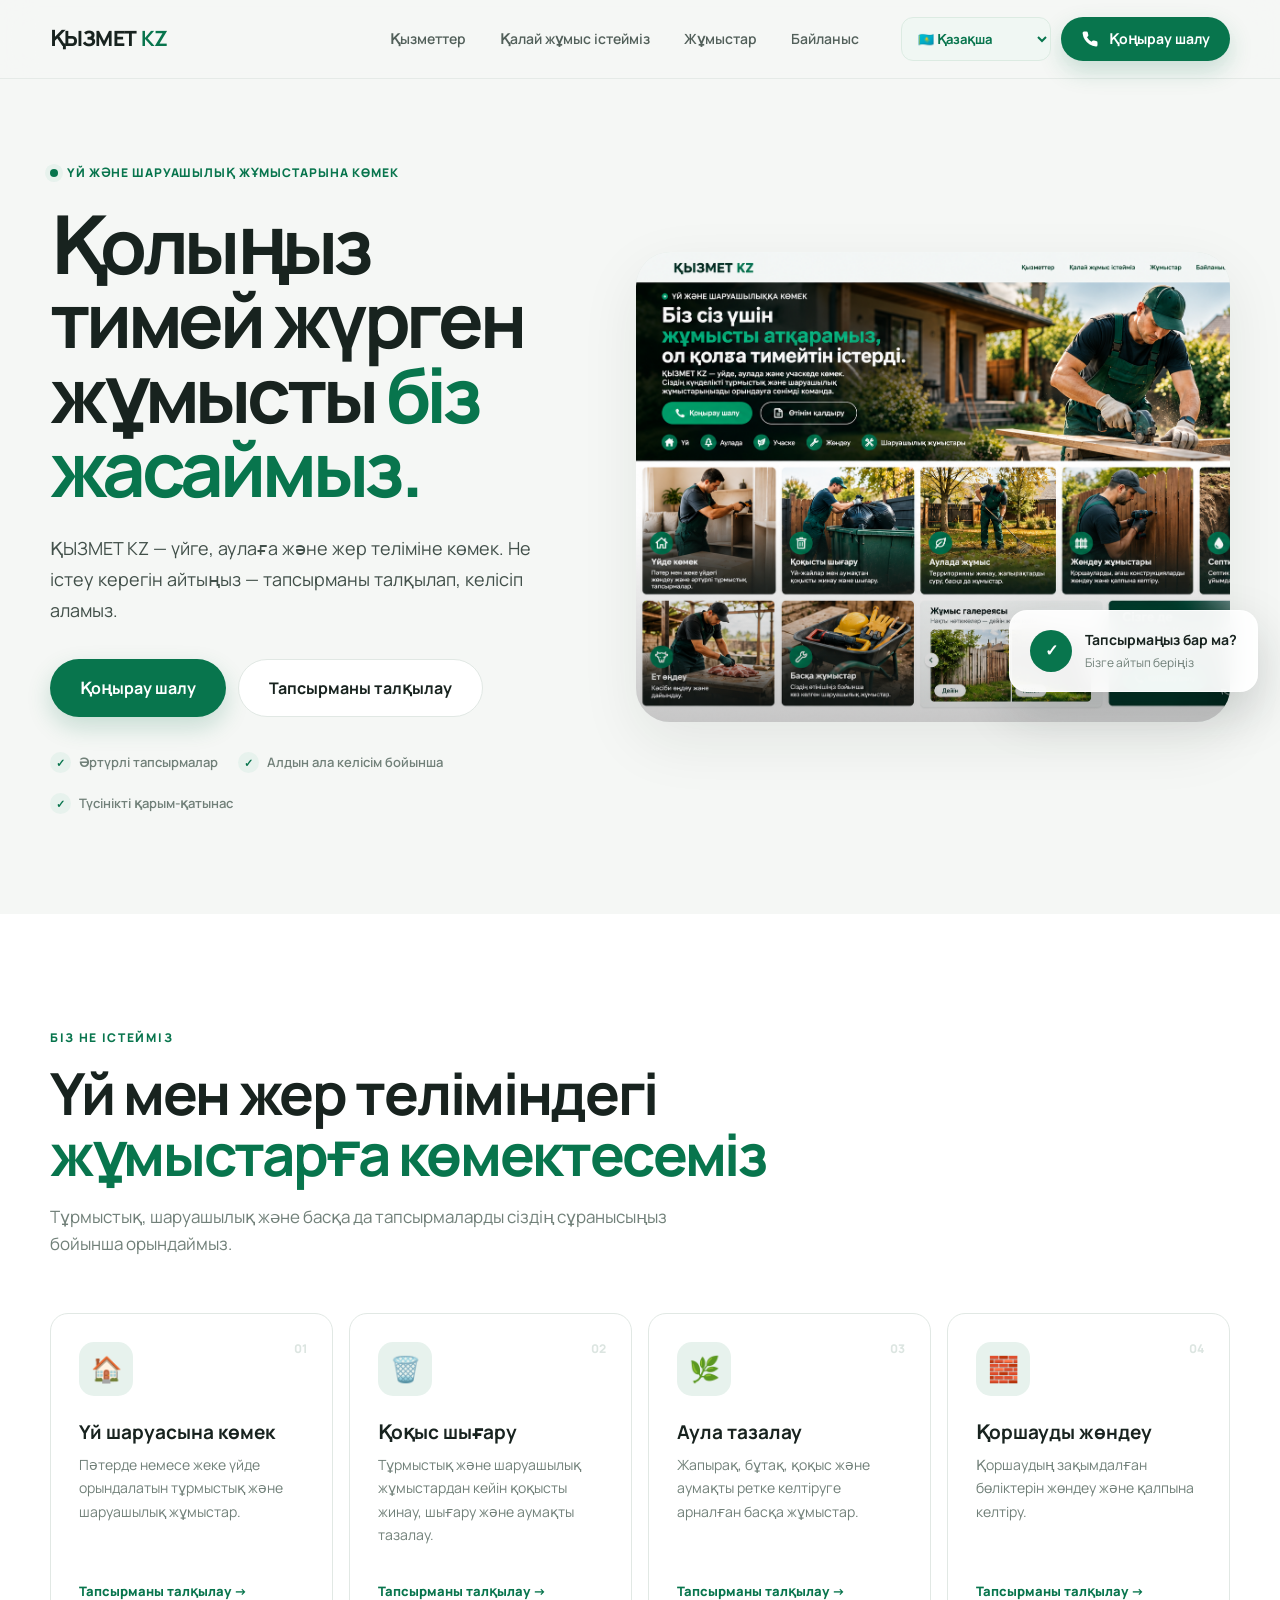
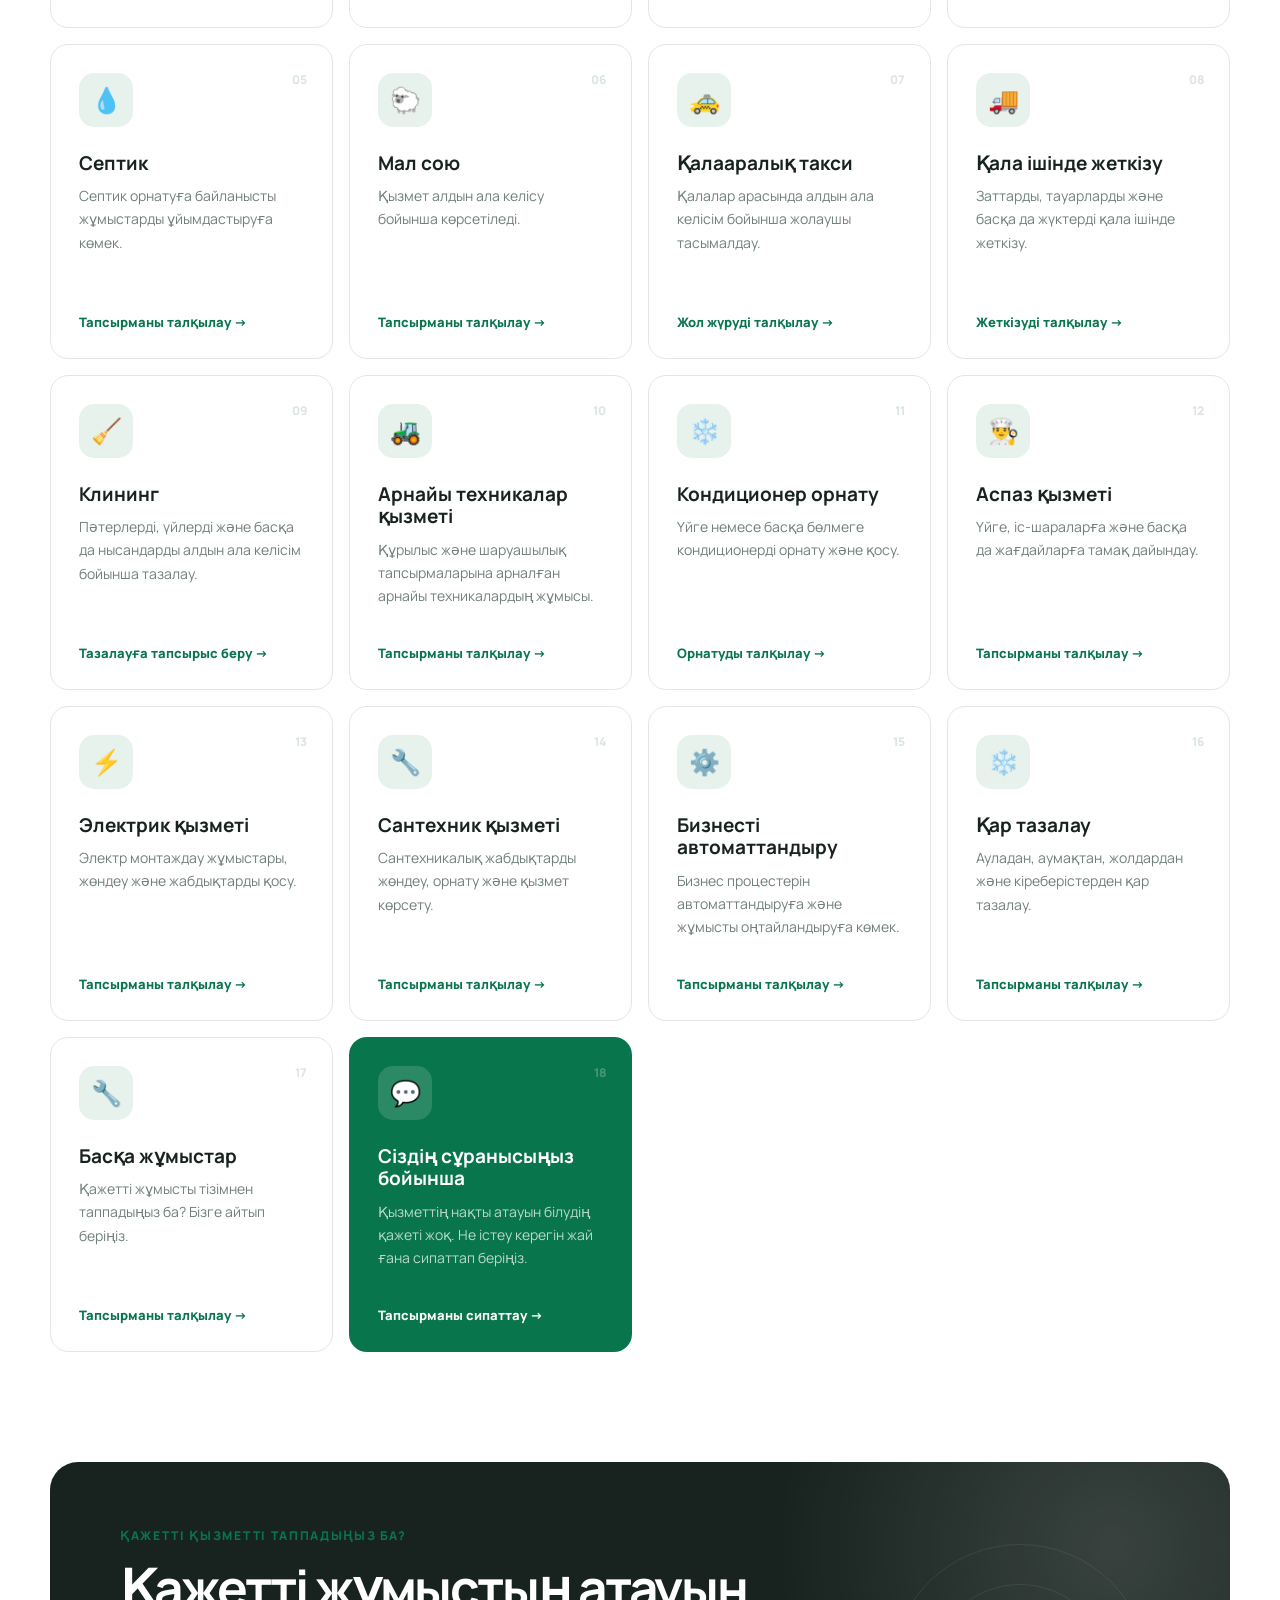
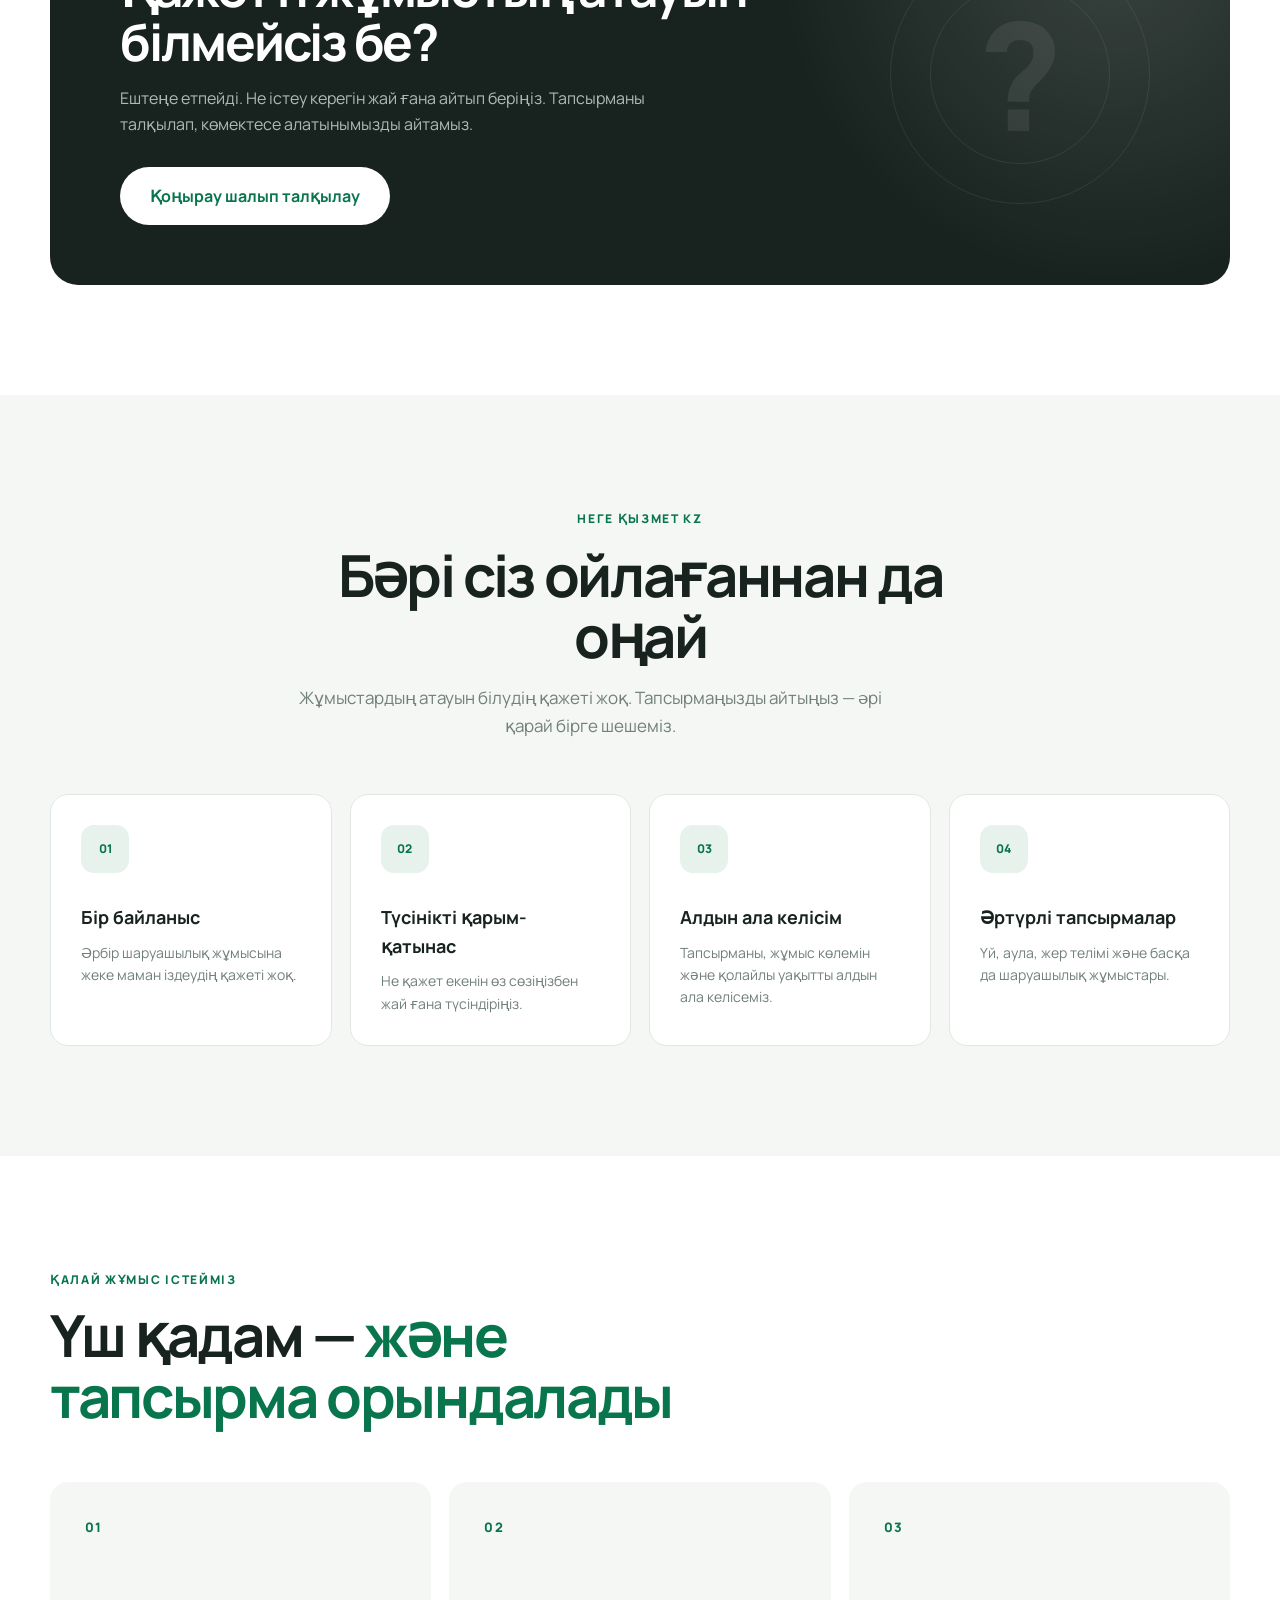
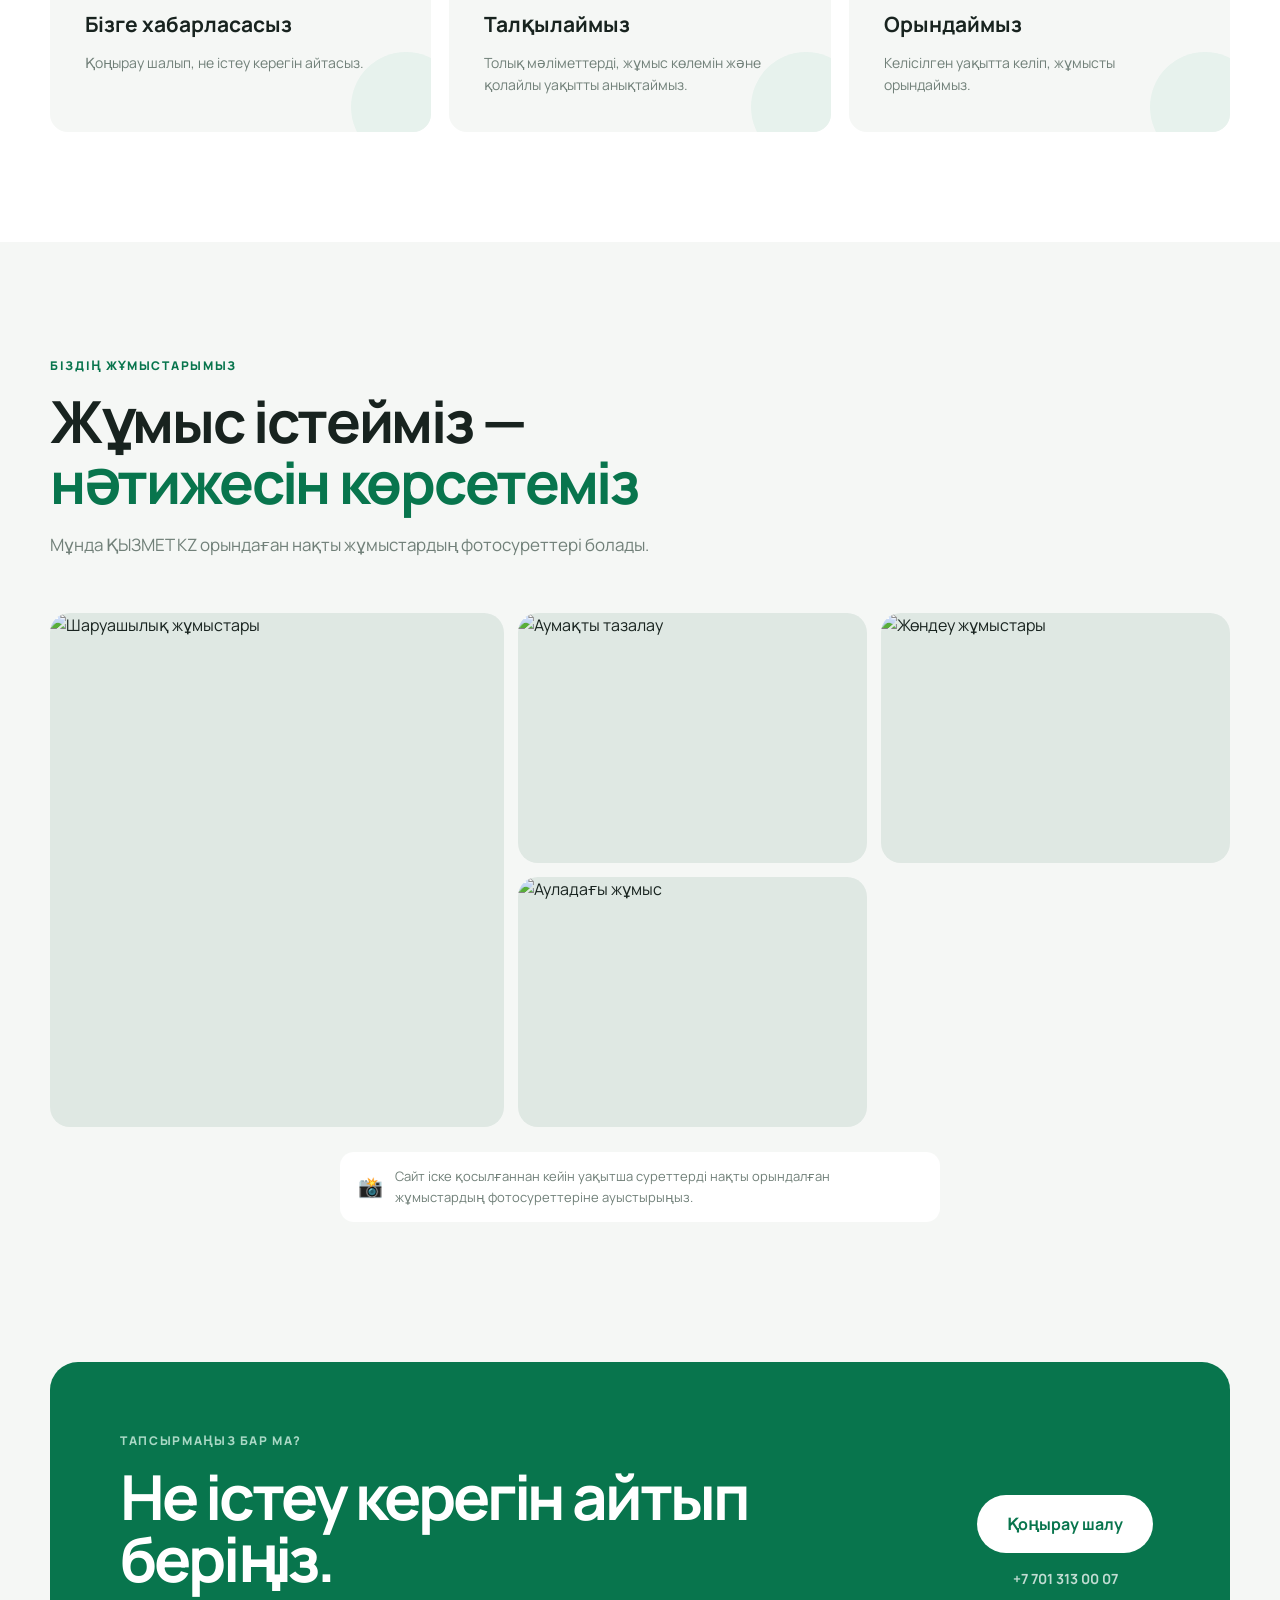
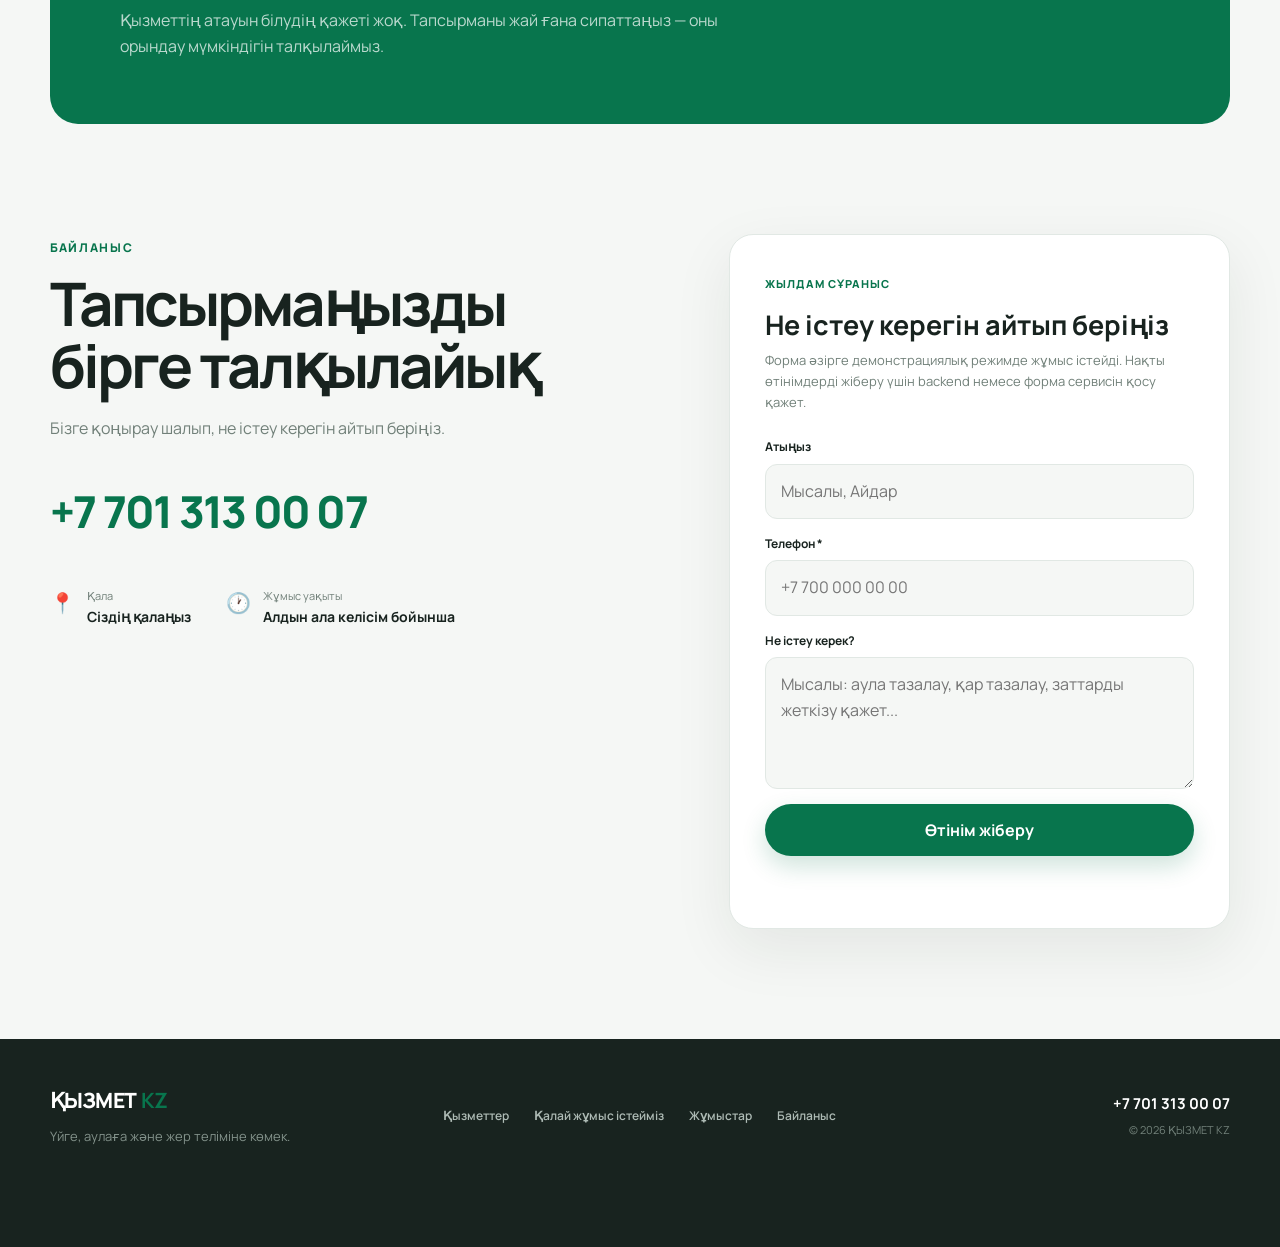
==== commit 21603d56: "Update website files" ====
--- a/index.html
+++ b/index.html
@@ -44,6 +44,27 @@
                 <a href="#contacts">Байланыс</a>
             </nav>
 
+
+<!-- Lang change -->
+
+
+<div class="language-dropdown">
+    <label for="languageSelect" class="sr-only">
+        Выберите язык
+    </label>
+
+    <select id="languageSelect" class="language-dropdown__select">
+        <option value="index.html">🇰🇿 Қазақша</option>
+        <option value="index-ru.html">🇷🇺 Русский</option>
+        <option value="indexuz.html">🇺🇿 O‘zbekcha</option>
+        <option value="page-tur.html">🇹🇷 Türkçe</option>
+        <option value="page-en.html">🇬🇧 English</option>
+    </select>
+</div>
+
+
+
+<!-- Lang change end -->
             <a
                 class="btn btn--primary header__call"
                 data-phone
--- a/style.css
+++ b/style.css
@@ -1661,3 +1661,64 @@
         transform: none;
     }
 }
+
+
+/* ===========  Language drop part  =============================== */
+
+.language-dropdown {
+    position: relative;
+    flex-shrink: 0;
+    margin-inline: 10px;
+}
+
+.language-dropdown__select {
+    width: 150px;
+    min-height: 44px;
+    padding: 0 34px 0 12px;
+
+    border: 1px solid #dcebe2;
+    border-radius: 12px;
+    background-color: #f0f7f3;
+    color: #08754D;
+
+    font: inherit;
+    font-size: 13px;
+    font-weight: 700;
+
+    cursor: pointer;
+    outline-offset: 3px;
+}
+
+.language-dropdown__select:hover {
+    border-color: #08754D;
+    background-color: #e5f3ea;
+}
+
+.language-dropdown__select:focus-visible {
+    outline: 3px solid #83c9a7;
+}
+
+.sr-only {
+    position: absolute;
+    width: 1px;
+    height: 1px;
+    padding: 0;
+    margin: -1px;
+    overflow: hidden;
+    clip-path: inset(50%);
+    white-space: nowrap;
+    border: 0;
+}
+
+@media (max-width: 600px) {
+    .language-dropdown {
+        margin-inline: 4px;
+    }
+
+    .language-dropdown__select {
+        width: 125px;
+        min-height: 40px;
+        padding-left: 8px;
+        font-size: 12px;
+    }
+}
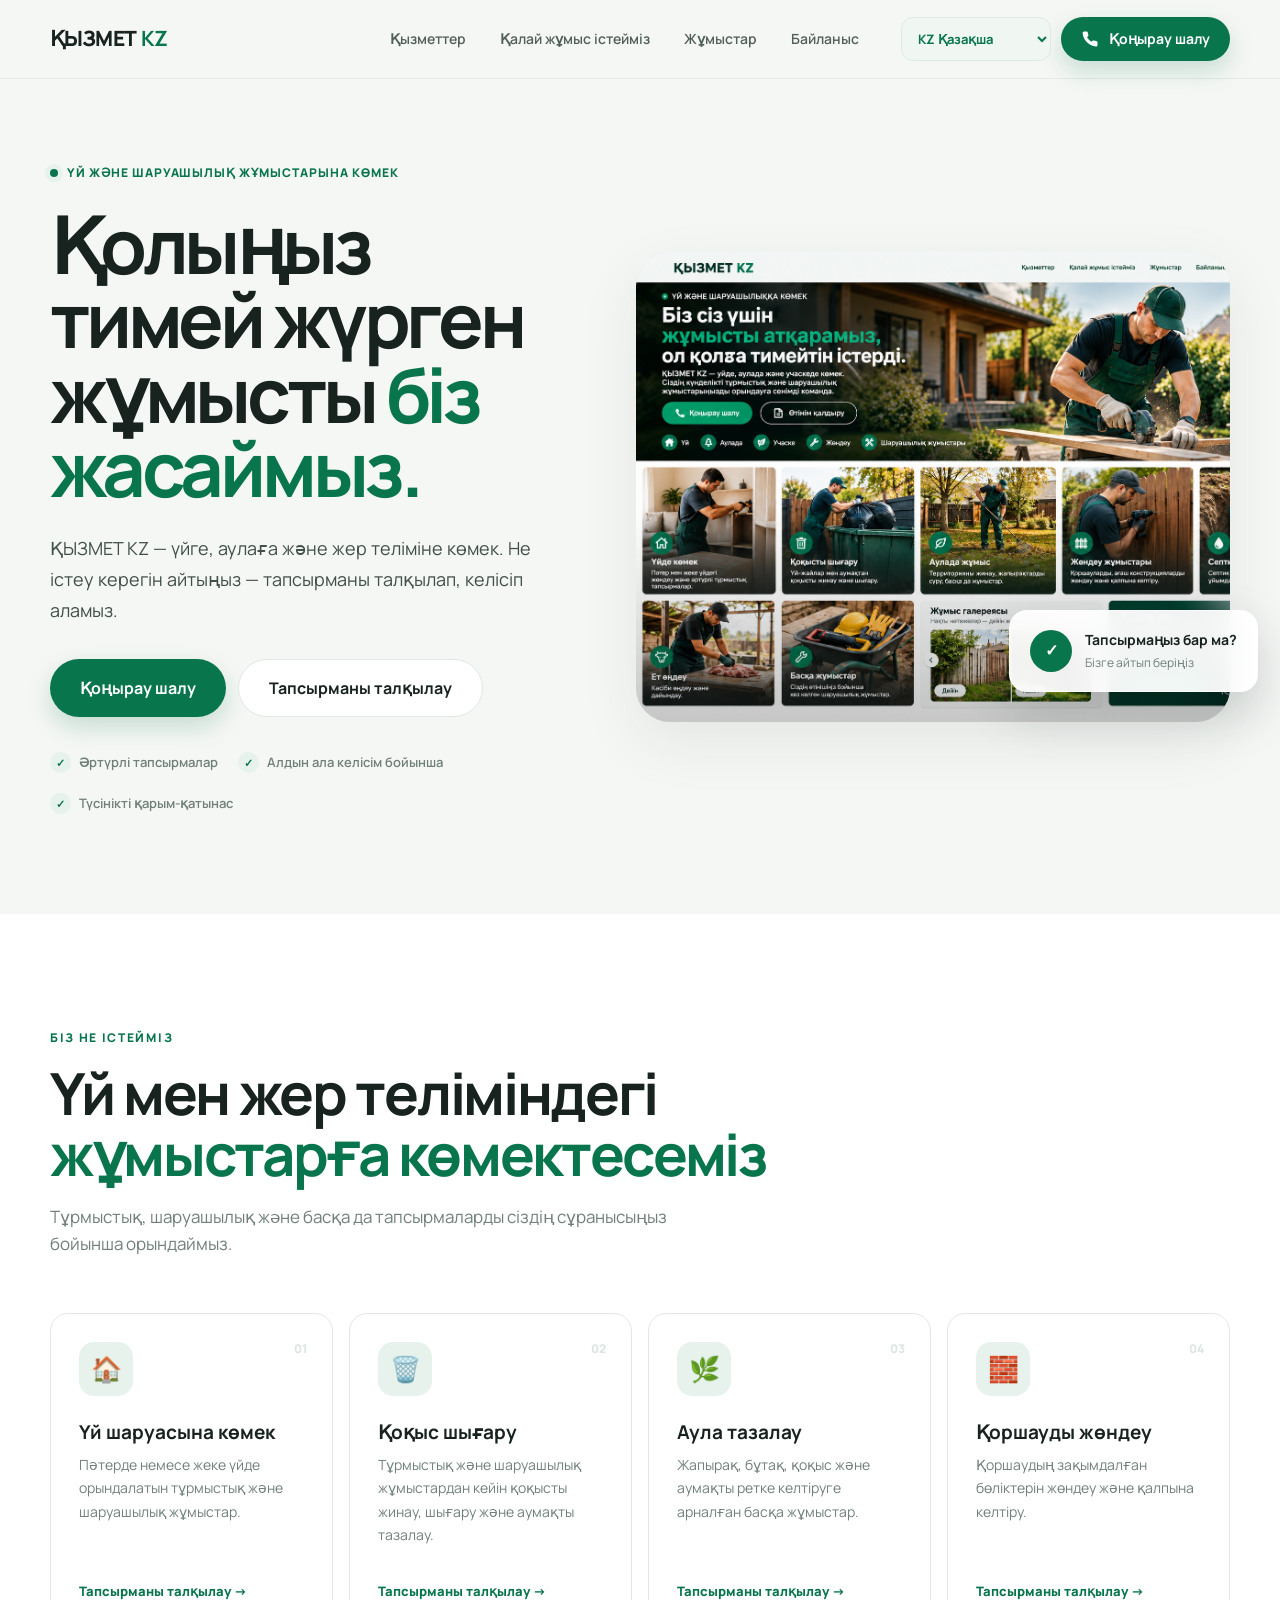
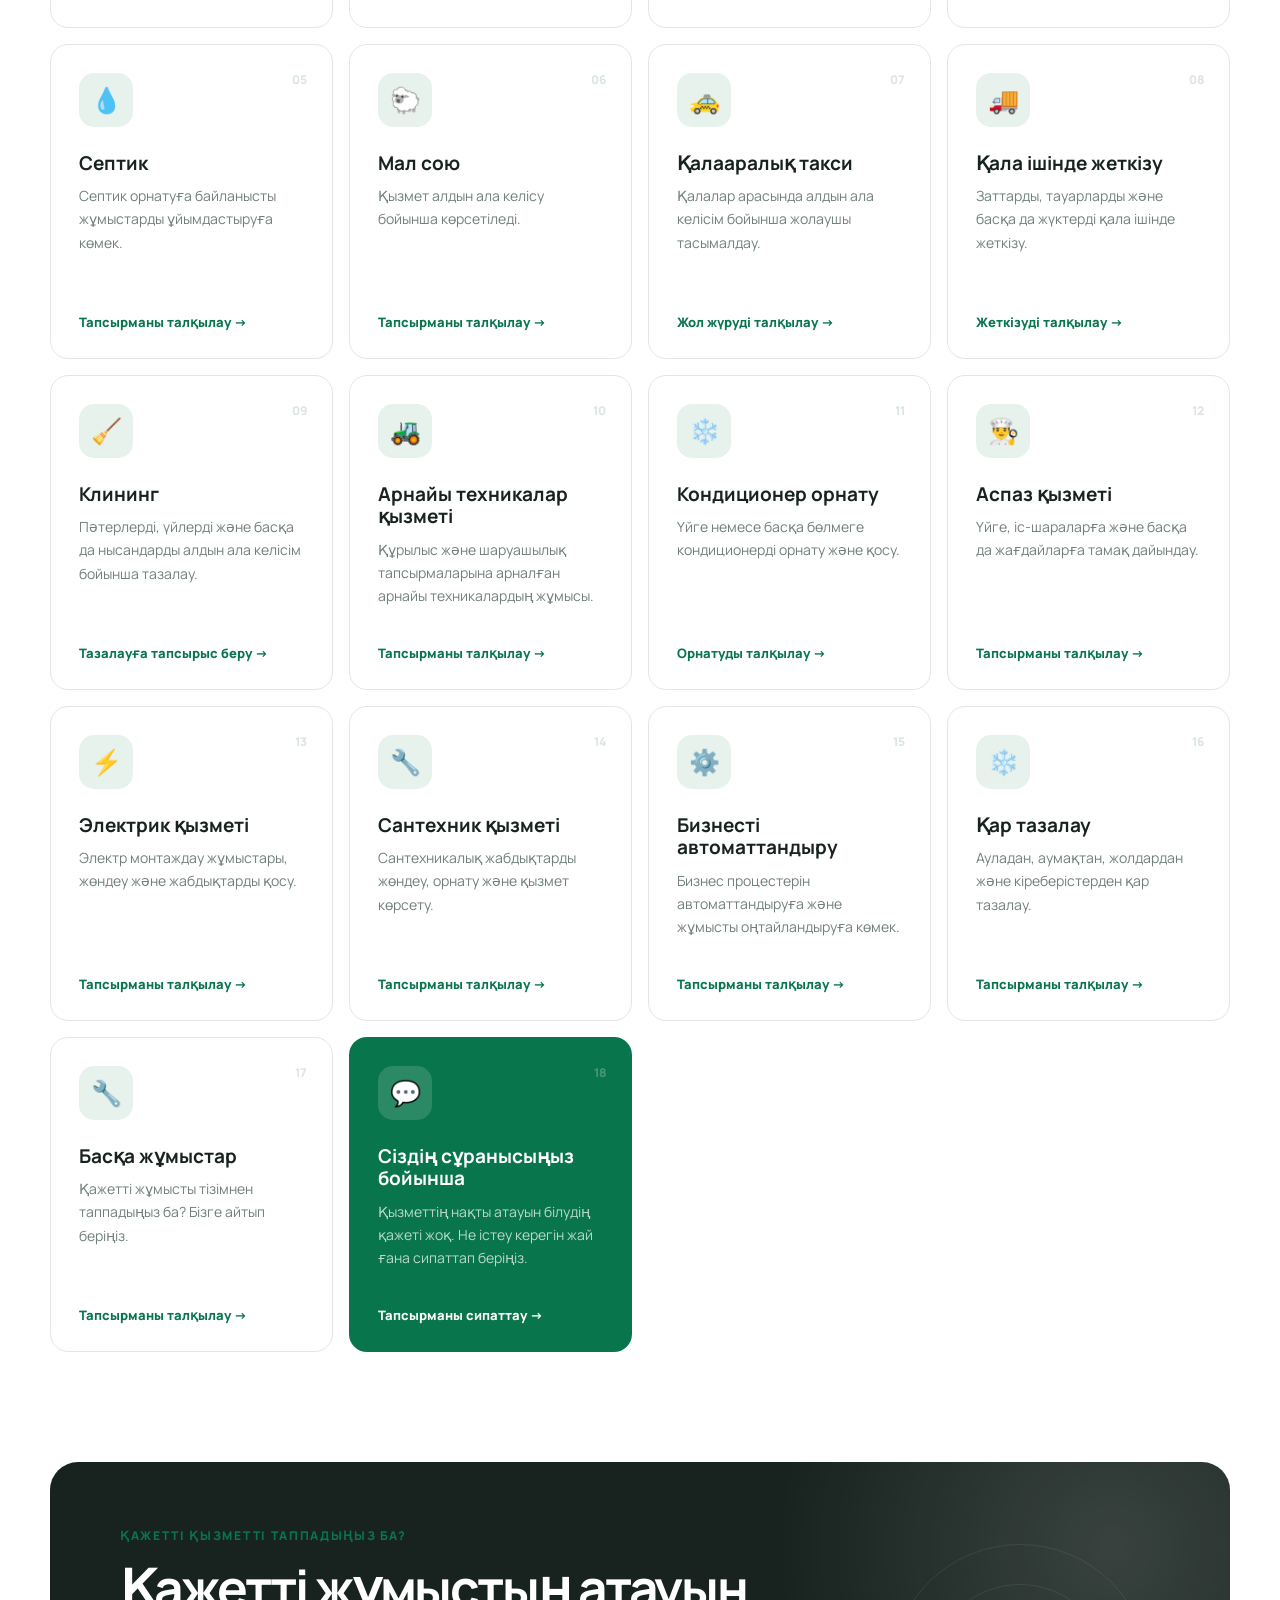
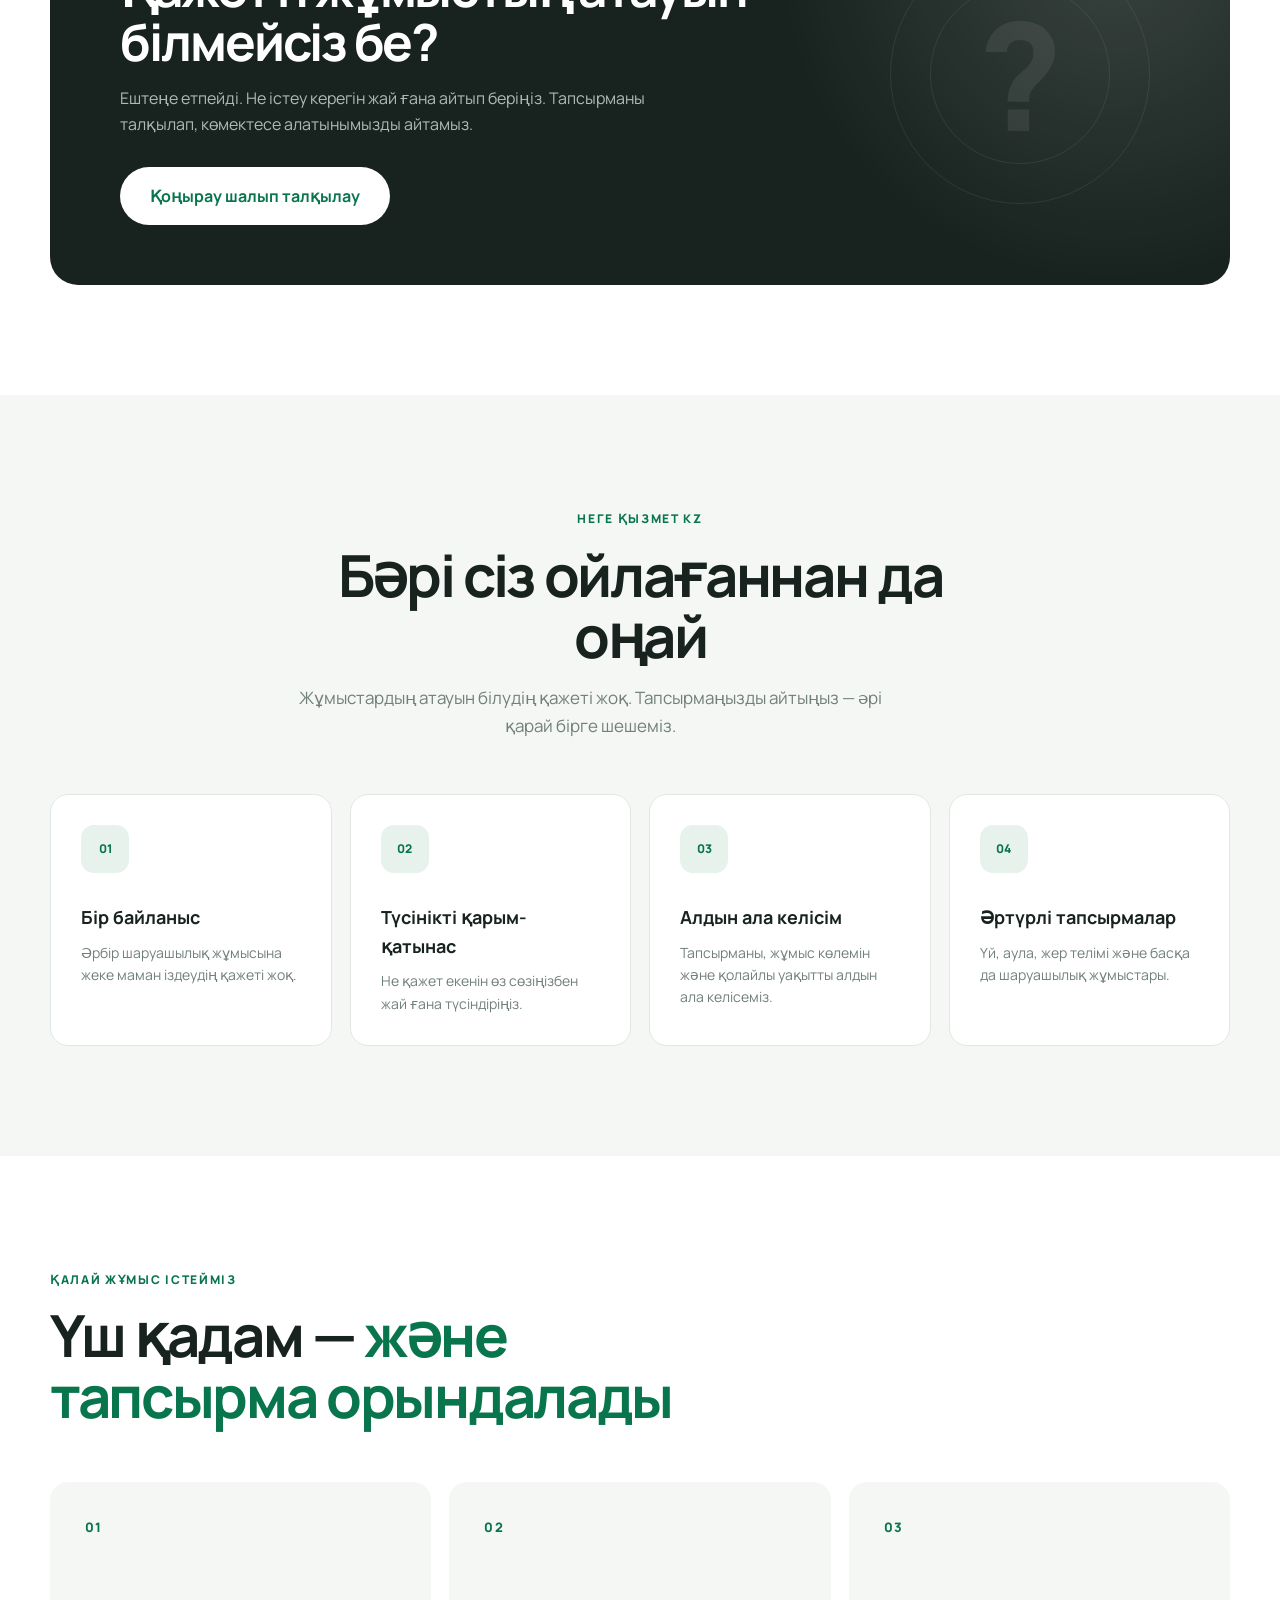
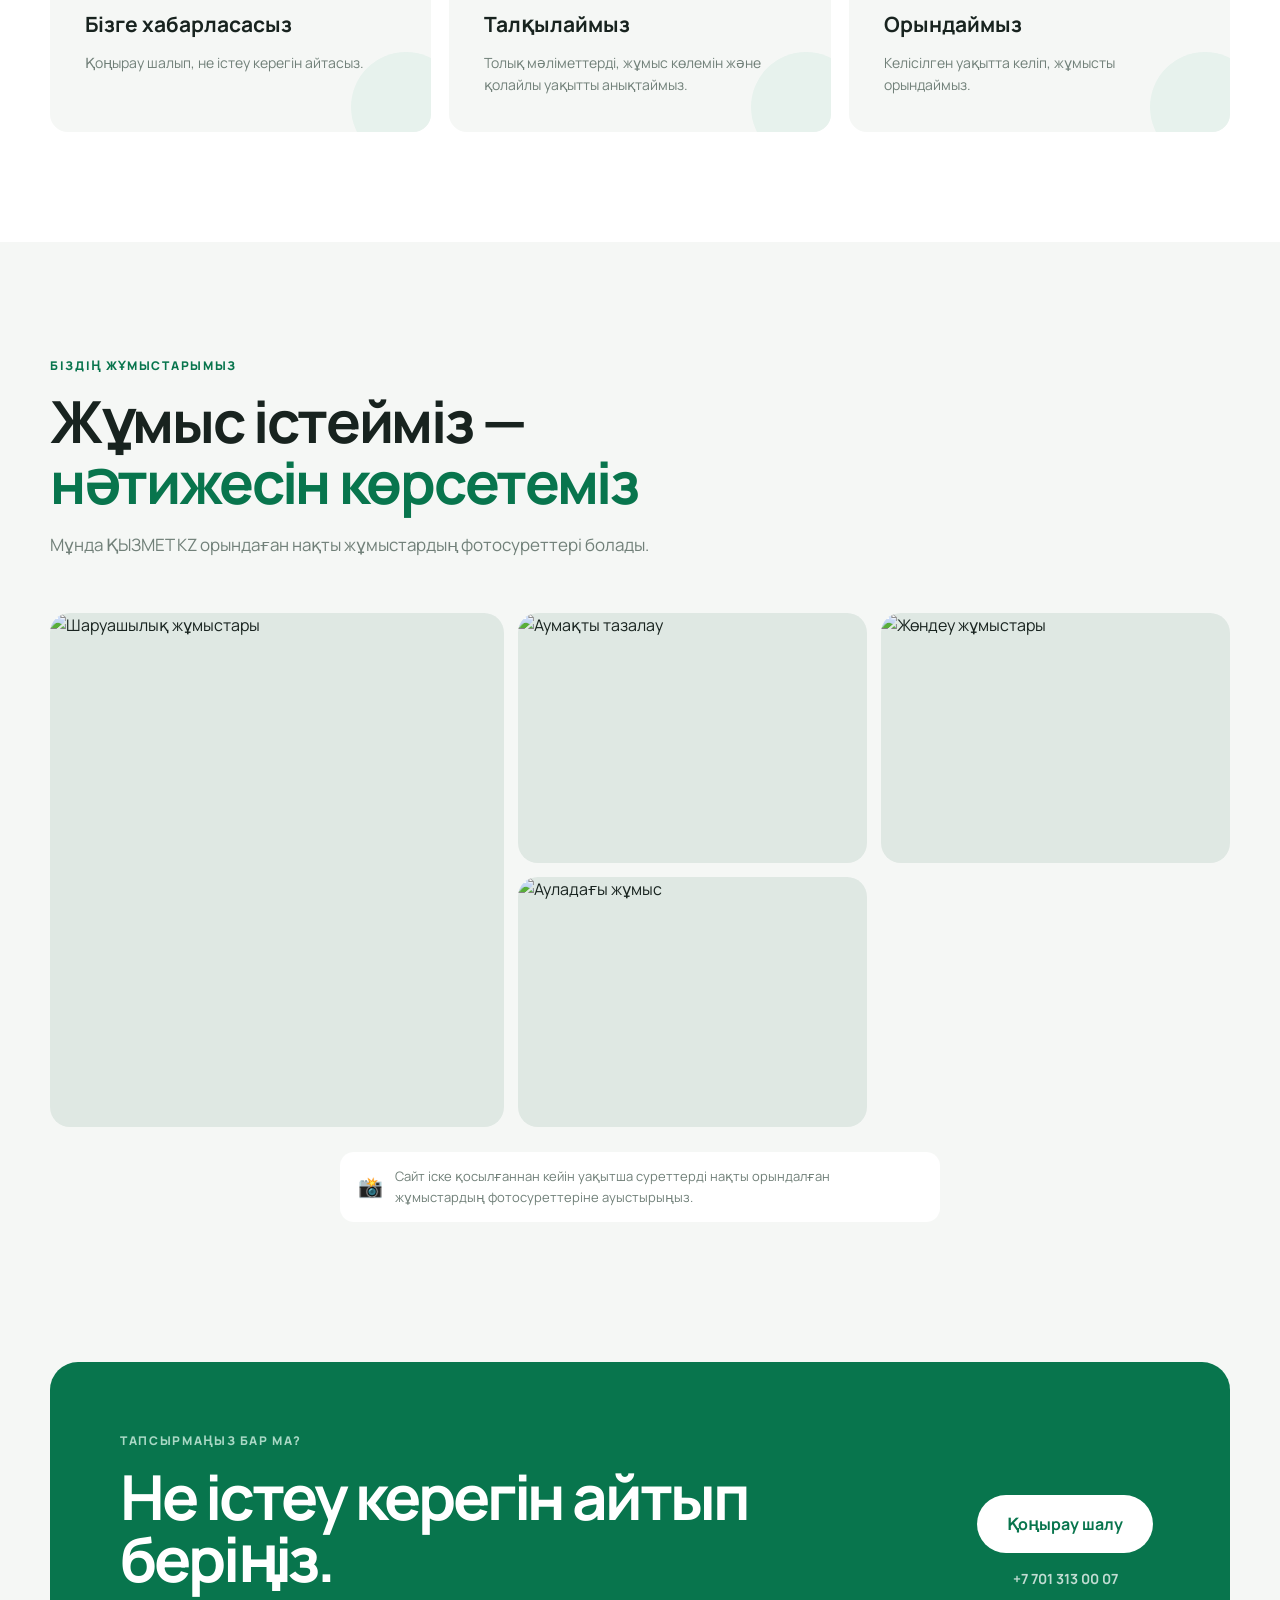
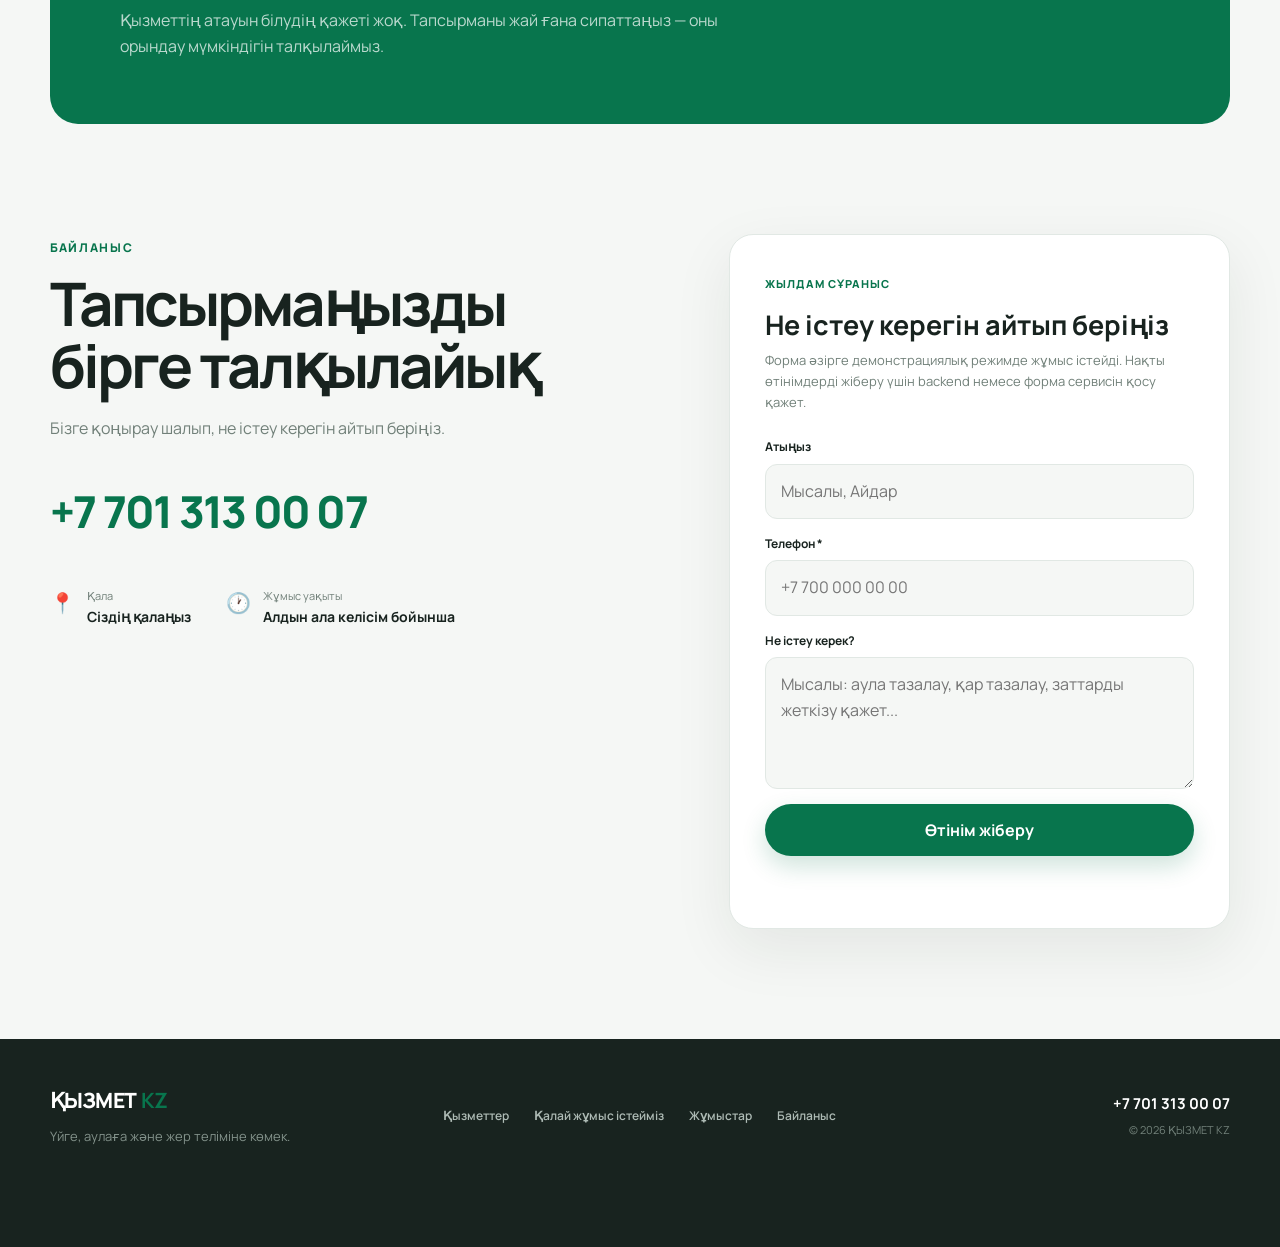
==== commit ccdaec1b: "Update website files 2" ====
--- a/index.html
+++ b/index.html
@@ -54,11 +54,11 @@
     </label>
 
     <select id="languageSelect" class="language-dropdown__select">
-        <option value="index.html">🇰🇿 Қазақша</option>
-        <option value="index-ru.html">🇷🇺 Русский</option>
-        <option value="indexuz.html">🇺🇿 O‘zbekcha</option>
-        <option value="page-tur.html">🇹🇷 Türkçe</option>
-        <option value="page-en.html">🇬🇧 English</option>
+        <option value="index.html">KZ Қазақша</option>
+        <option value="index-ru.html">RU Русский</option>
+        <option value="indexuz.html">UZ O‘zbekcha</option>
+        <option value="page-tur.html">TR Türkçe</option>
+        <option value="page-en.html">EN English</option>
     </select>
 </div>
 
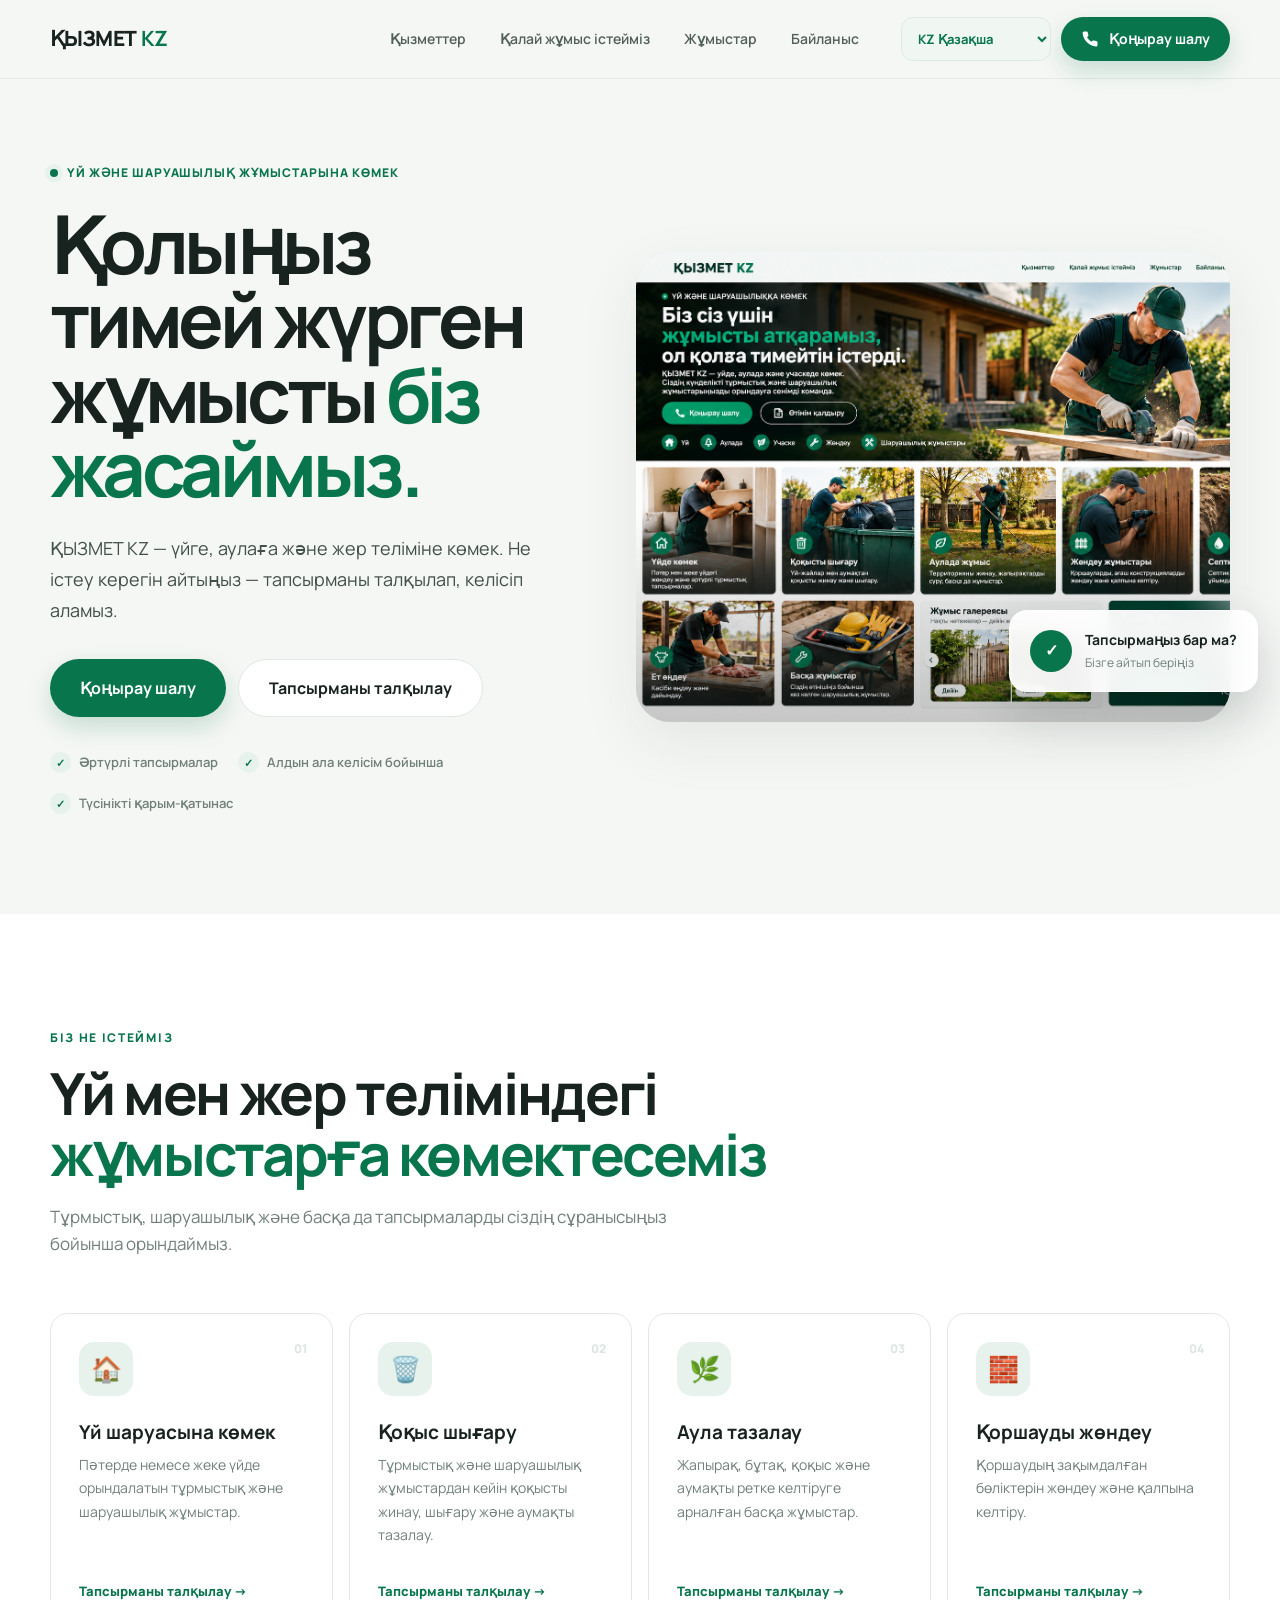
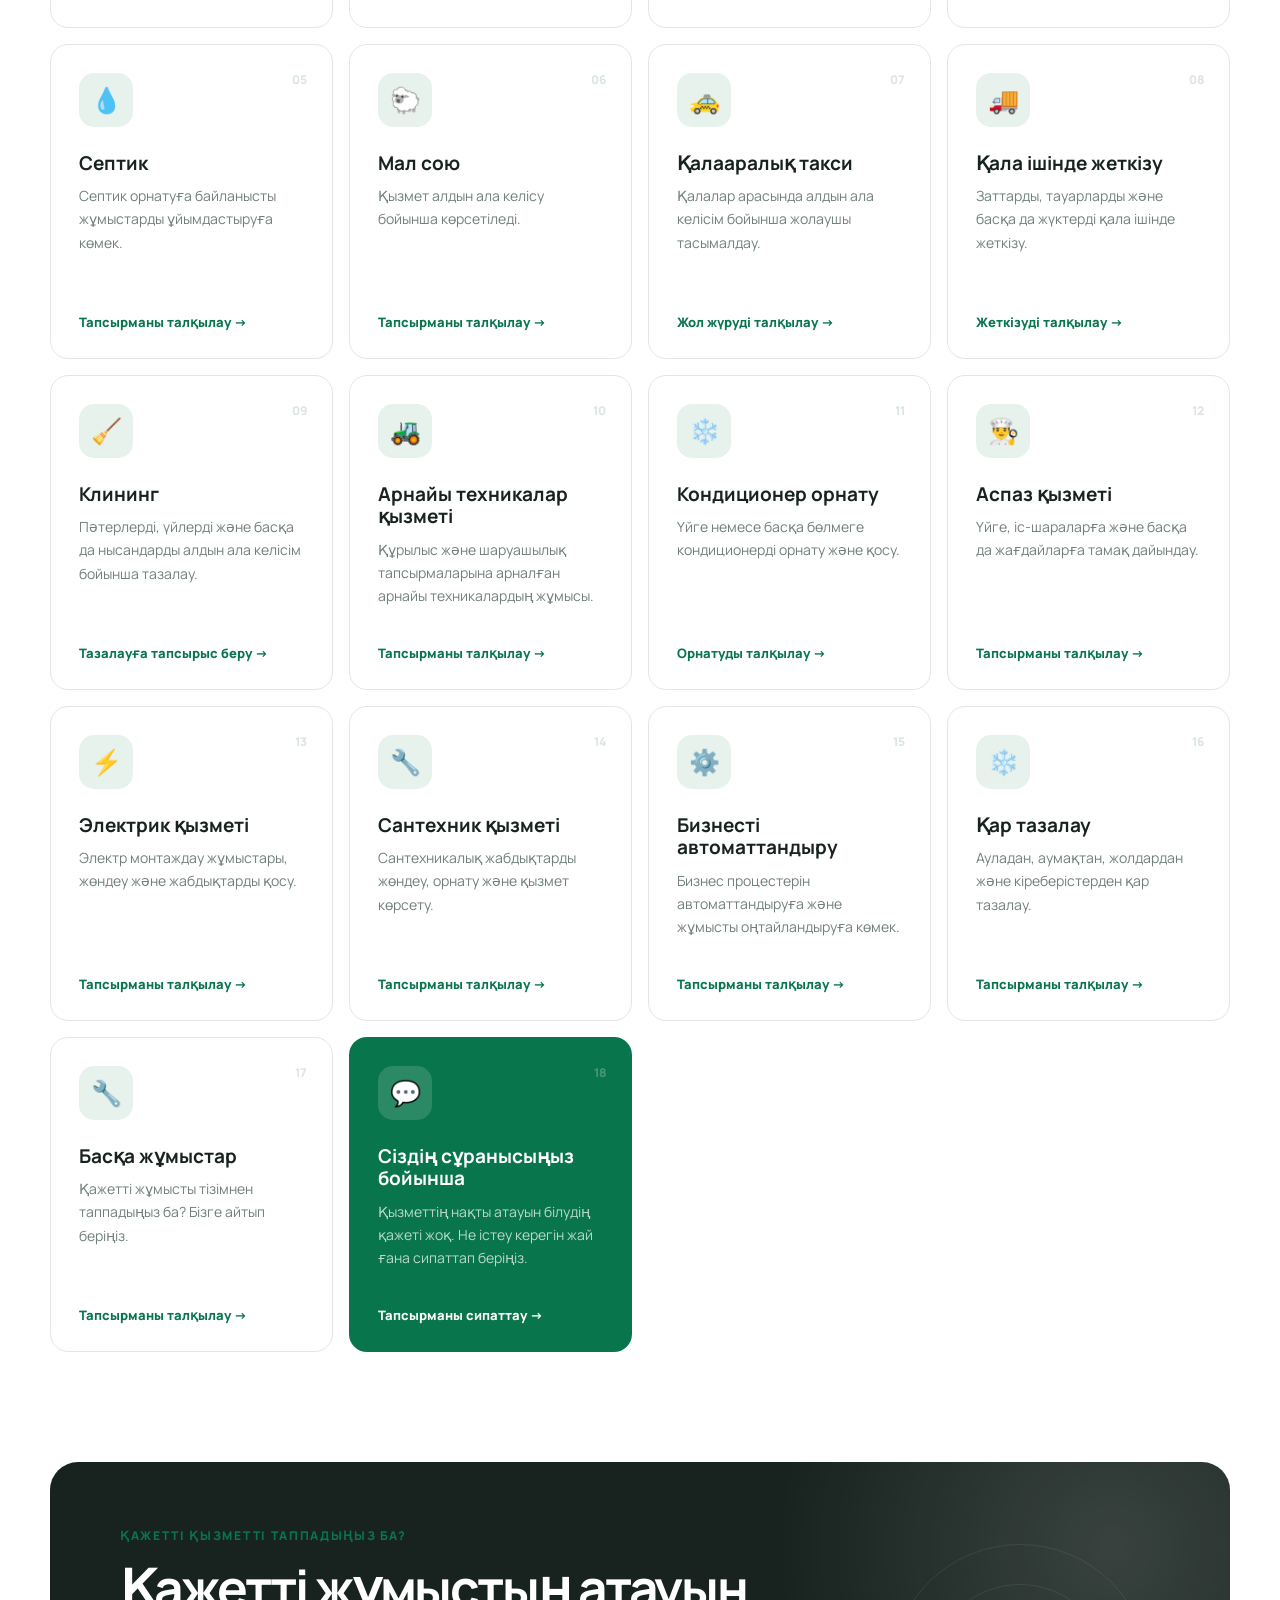
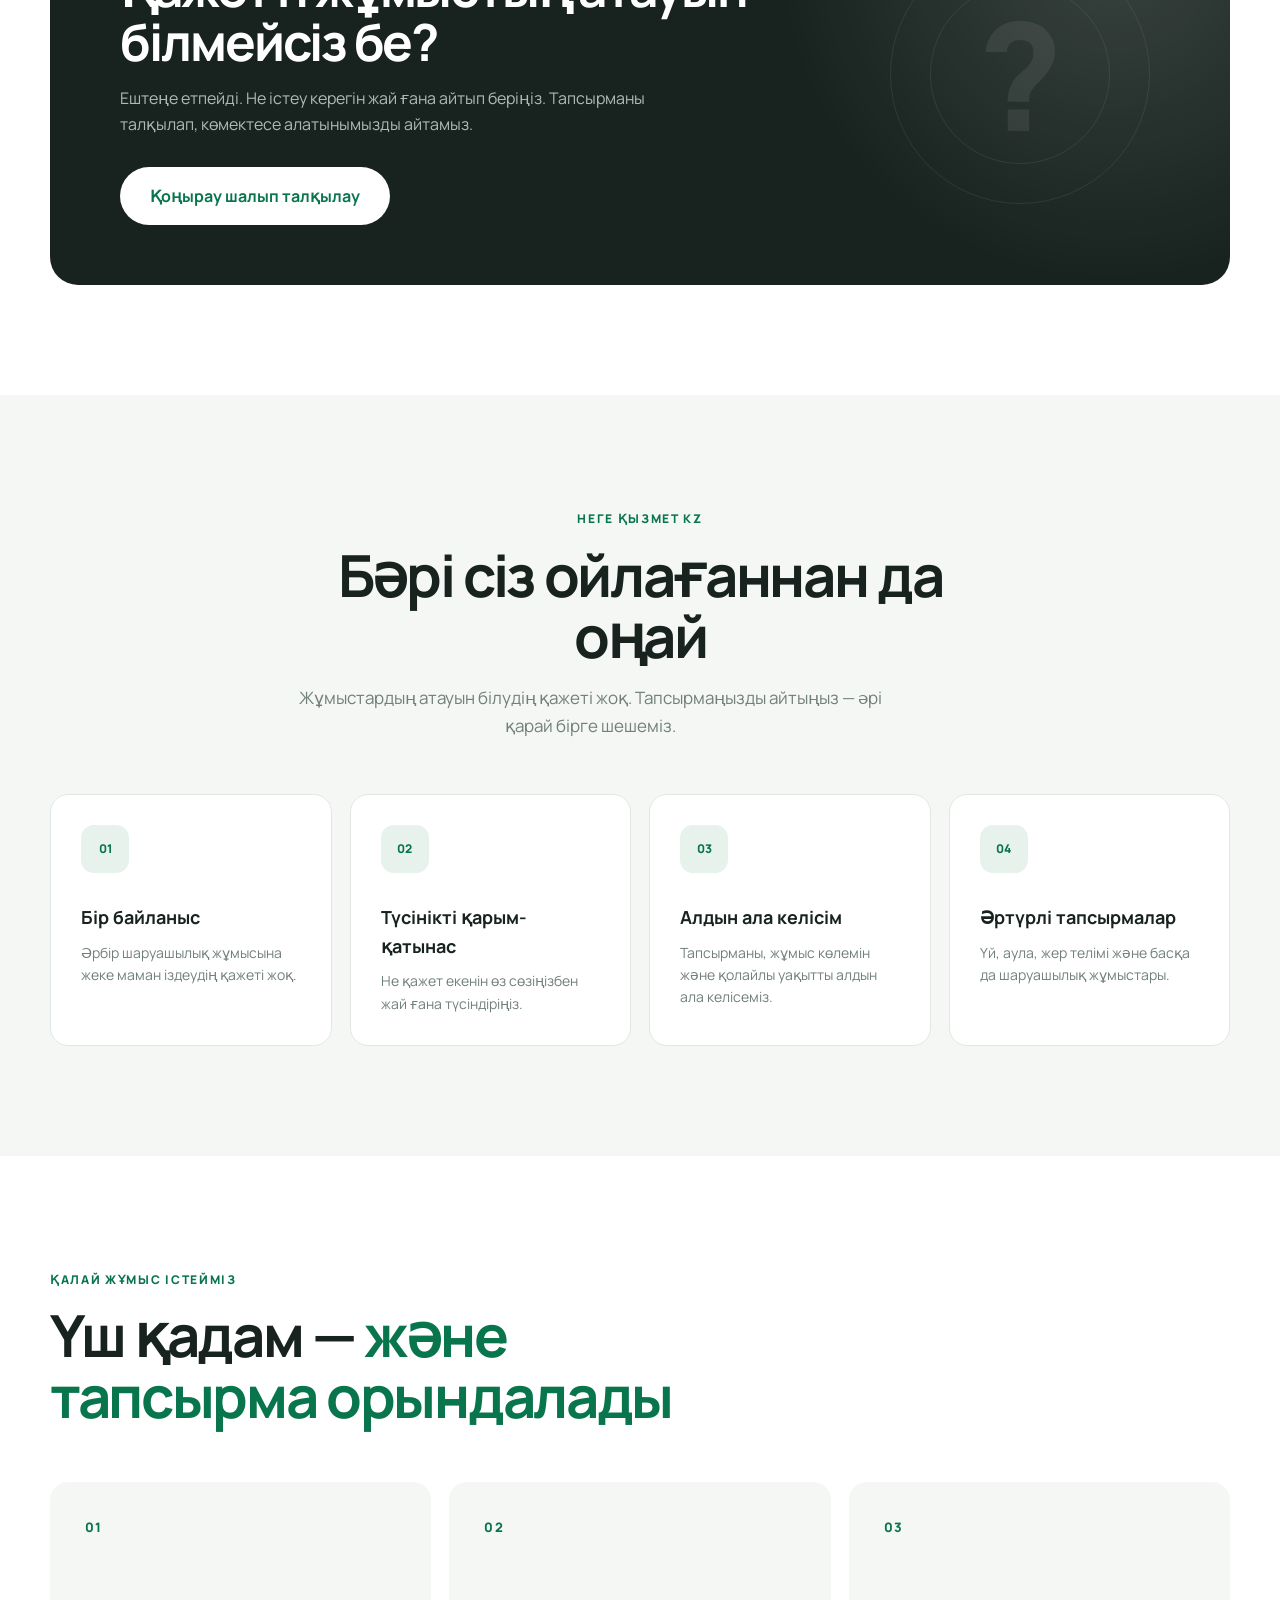
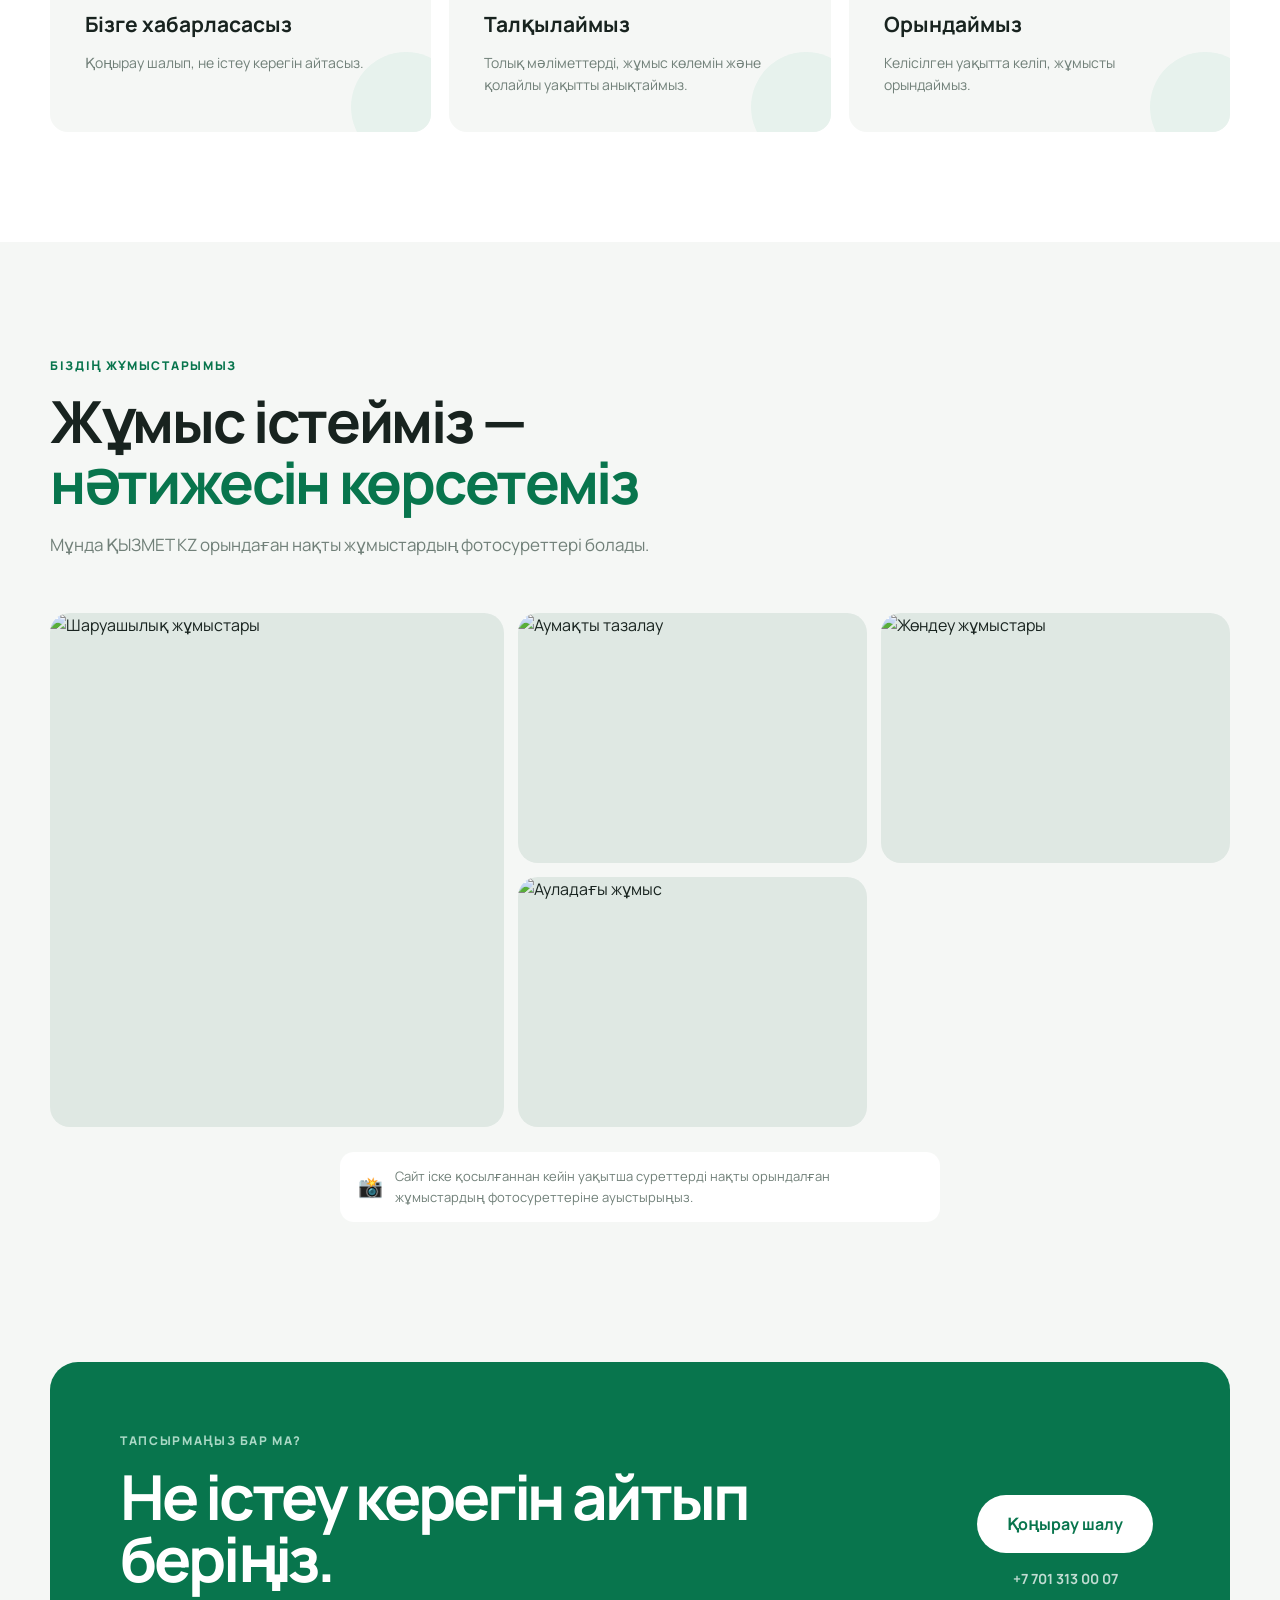
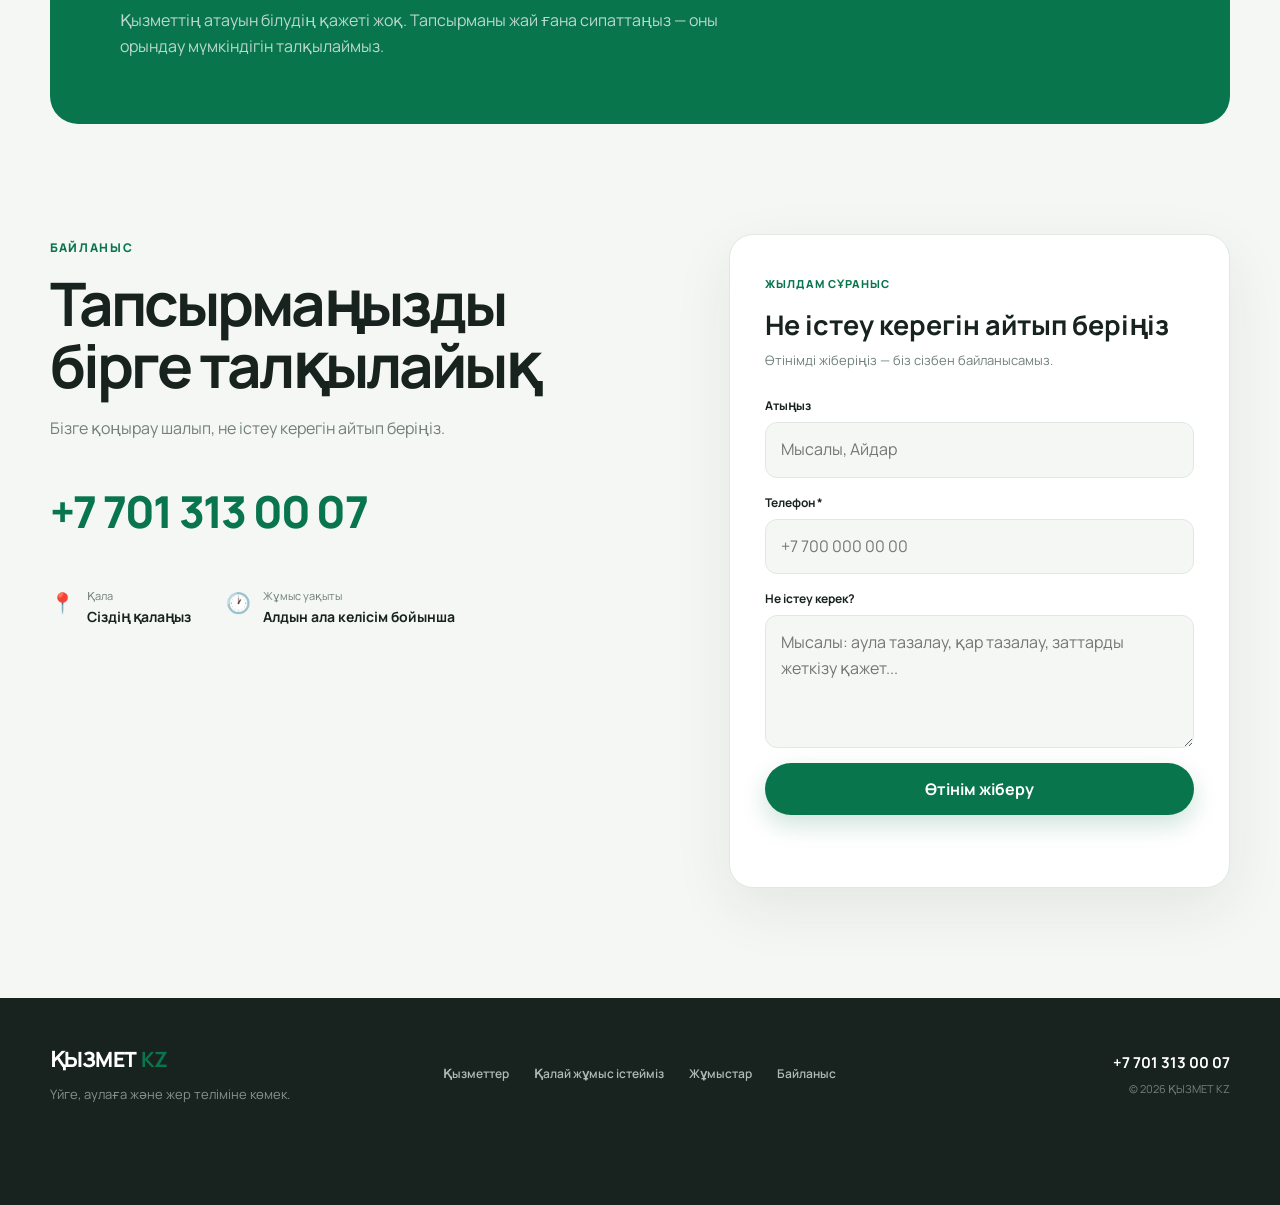
==== commit 47af1f97: "index.html updated" ====
--- a/index.html
+++ b/index.html
@@ -54,7 +54,7 @@
     </label>
 
     <select id="languageSelect" class="language-dropdown__select">
-        <option value="index.html">KZ Қазақша</option>
+        <option value="./">KZ Қазақша</option>
         <option value="index-ru.html">RU Русский</option>
         <option value="indexuz.html">UZ O‘zbekcha</option>
         <option value="page-tur.html">TR Türkçe</option>
@@ -840,9 +840,7 @@
                         </h3>
 
                         <p>
-                            Форма әзірге демонстрациялық режимде жұмыс істейді.
-                            Нақты өтінімдерді жіберу үшін backend
-                            немесе форма сервисін қосу қажет.
+                            Өтінімді жіберіңіз — біз сізбен байланысамыз.
                         </p>
 
                         <form id="requestForm">
@@ -976,7 +974,10 @@
         </a>
 
     </div>
-
+<!-- Cloudflare Web Analytics -->
+<script type='module' src='https://static.cloudflareinsights.com/beacon.min.js' data-cf-beacon='{"token": "5d1570862dcc41b1aeff4053db6fc79a"}'>
+</script>
+<!-- End Cloudflare Web Analytics -->
     <script src="script.js"></script>
 
 </body>
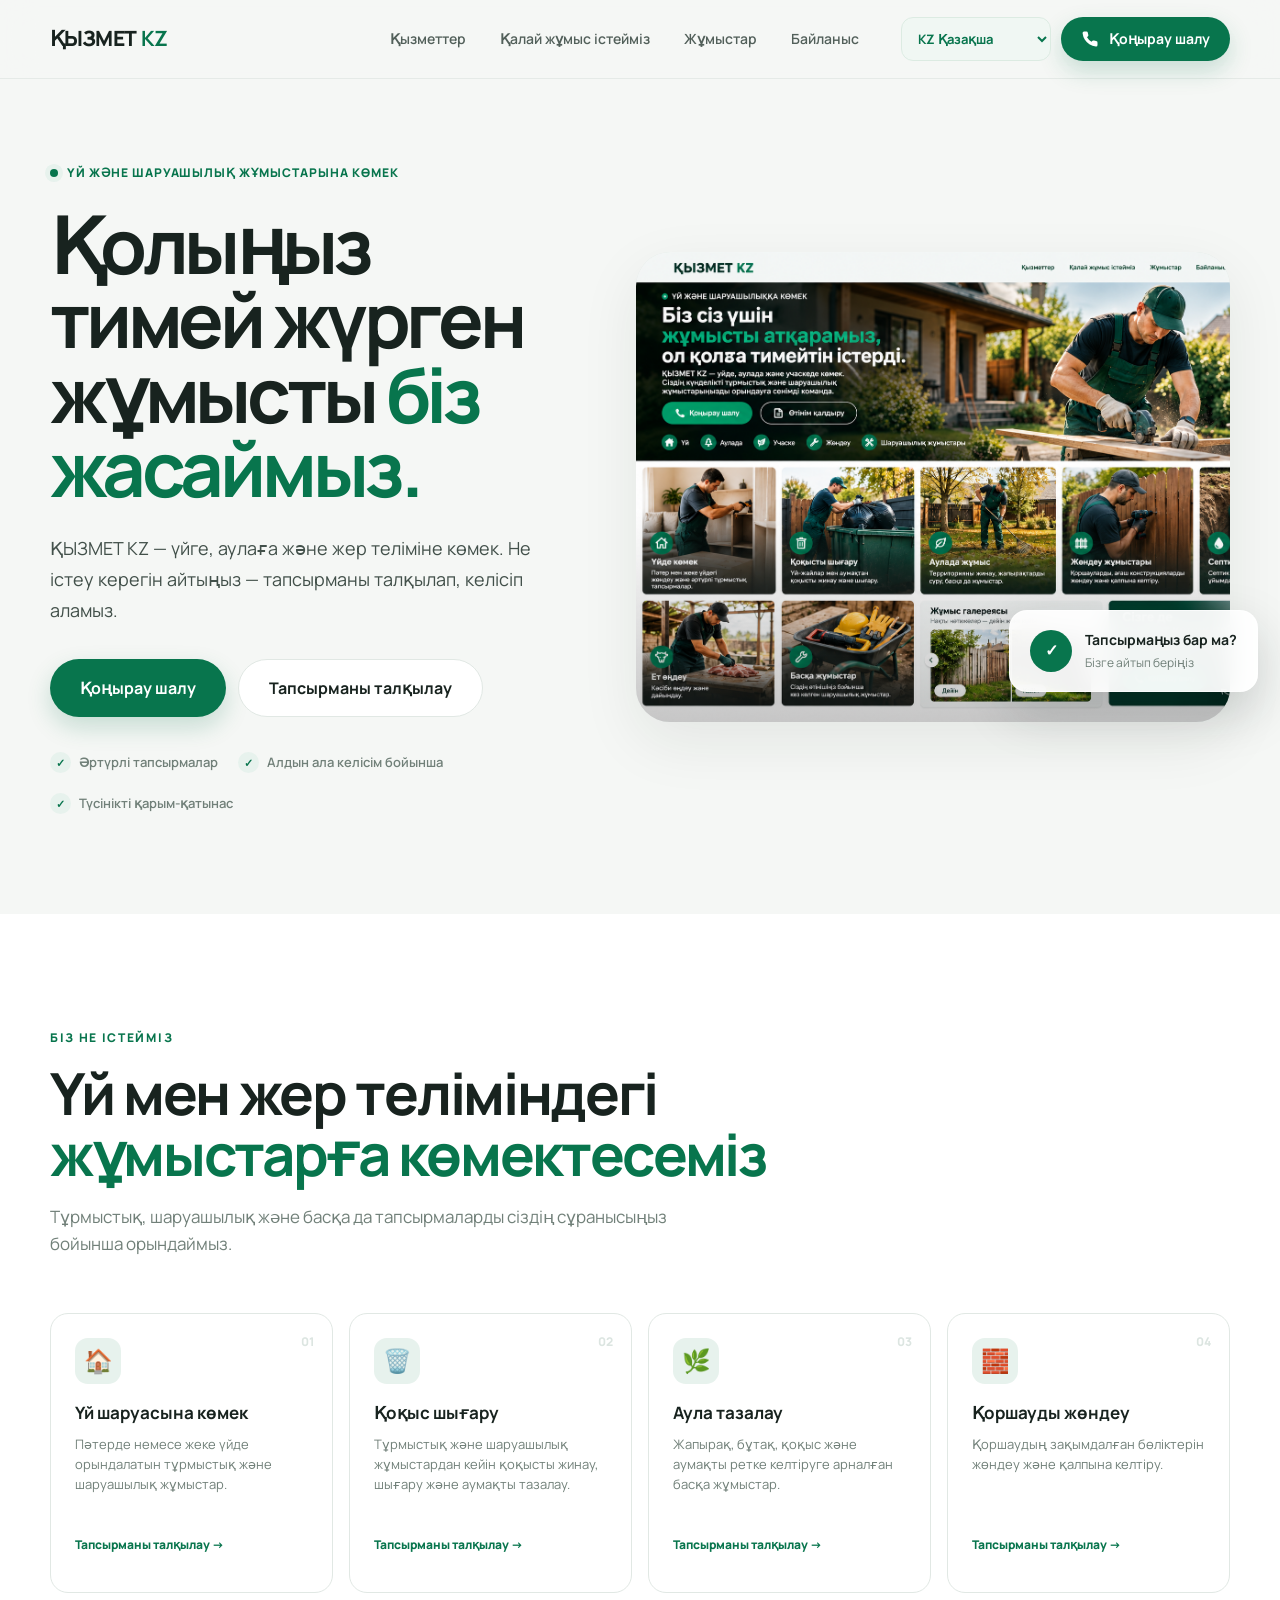
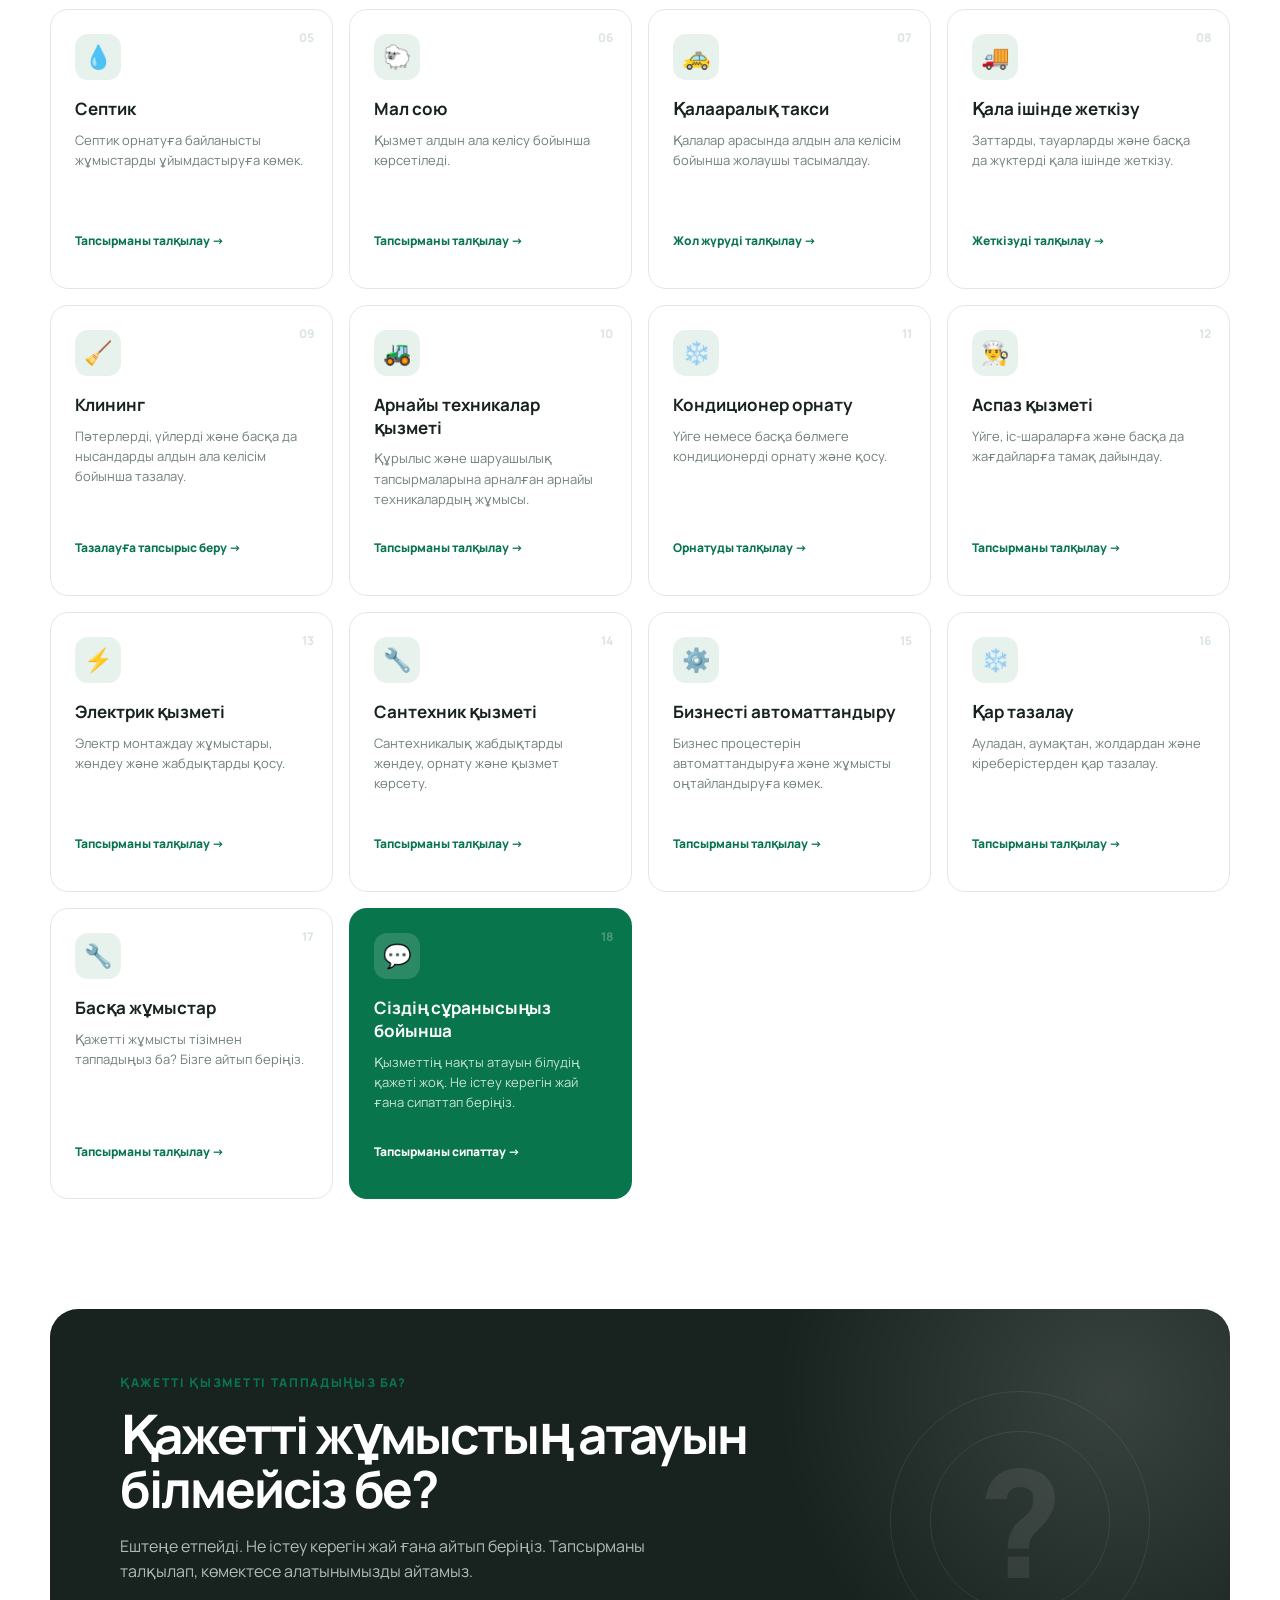
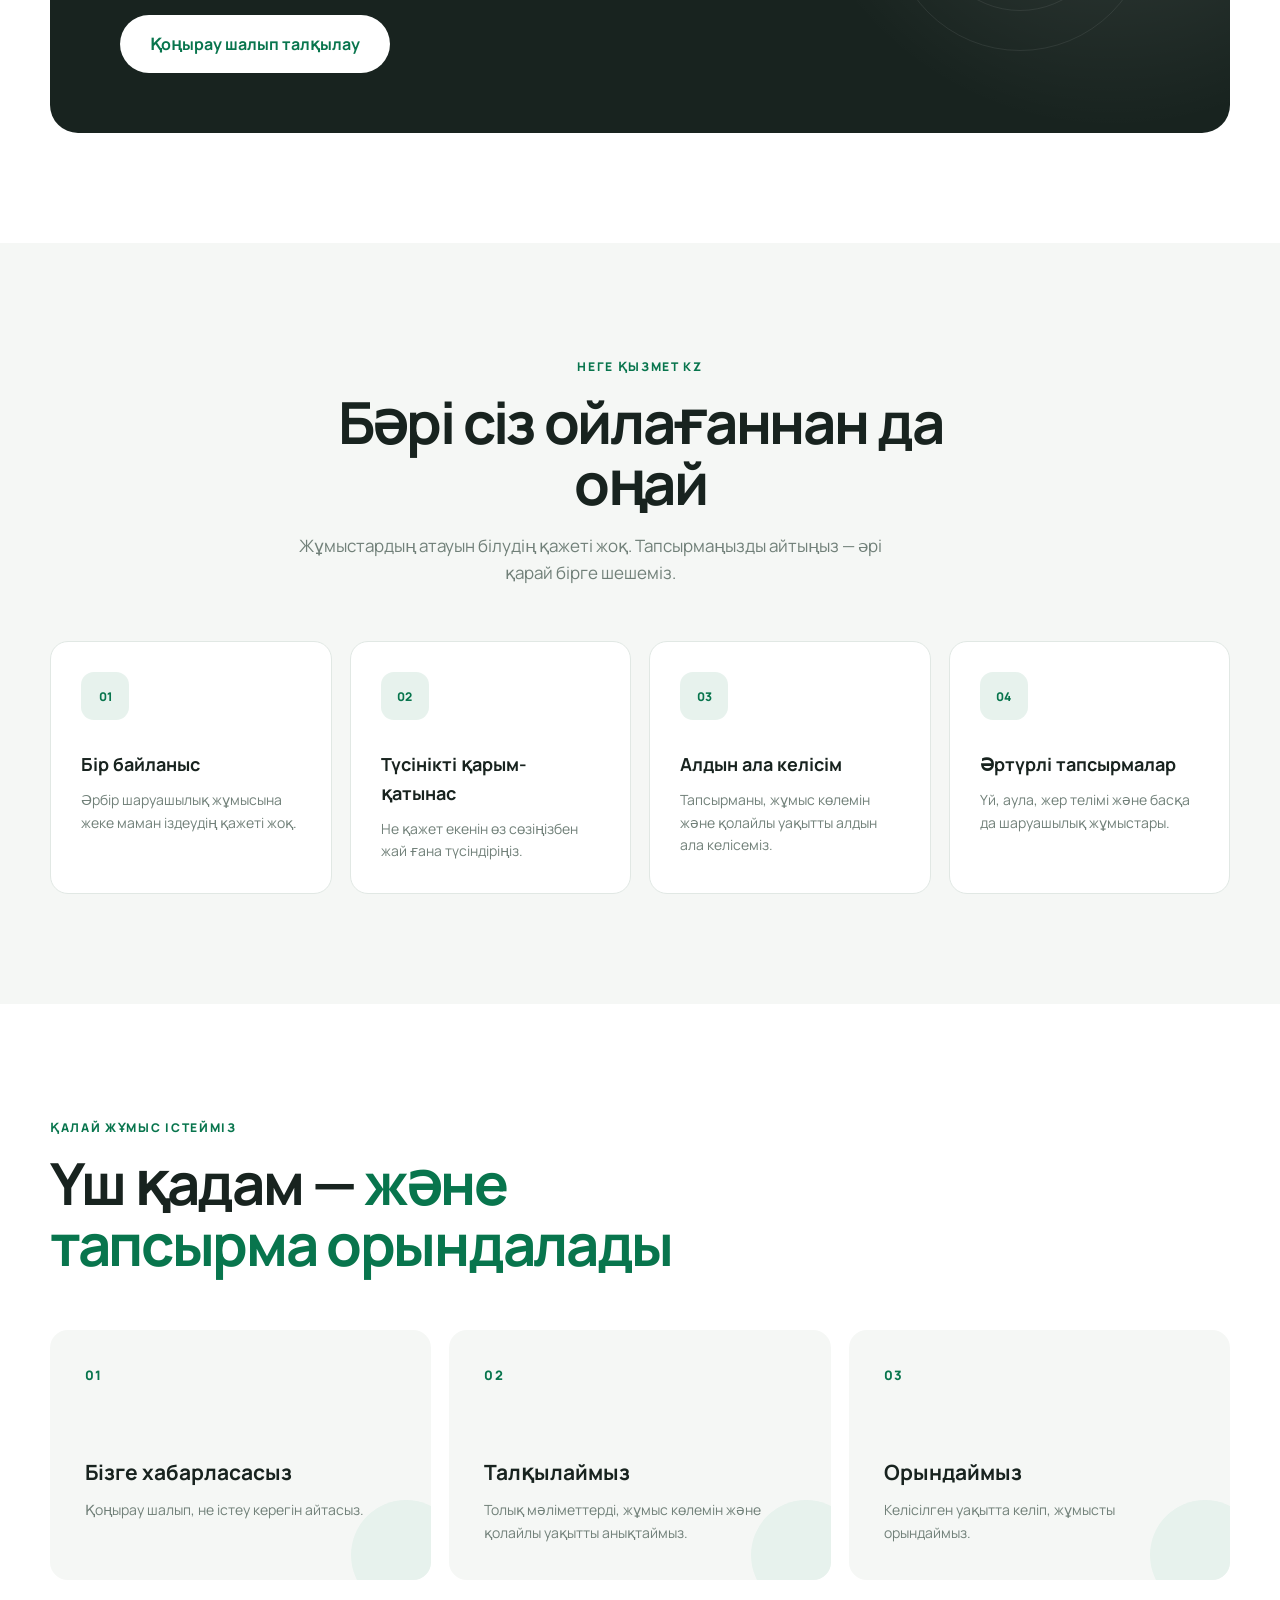
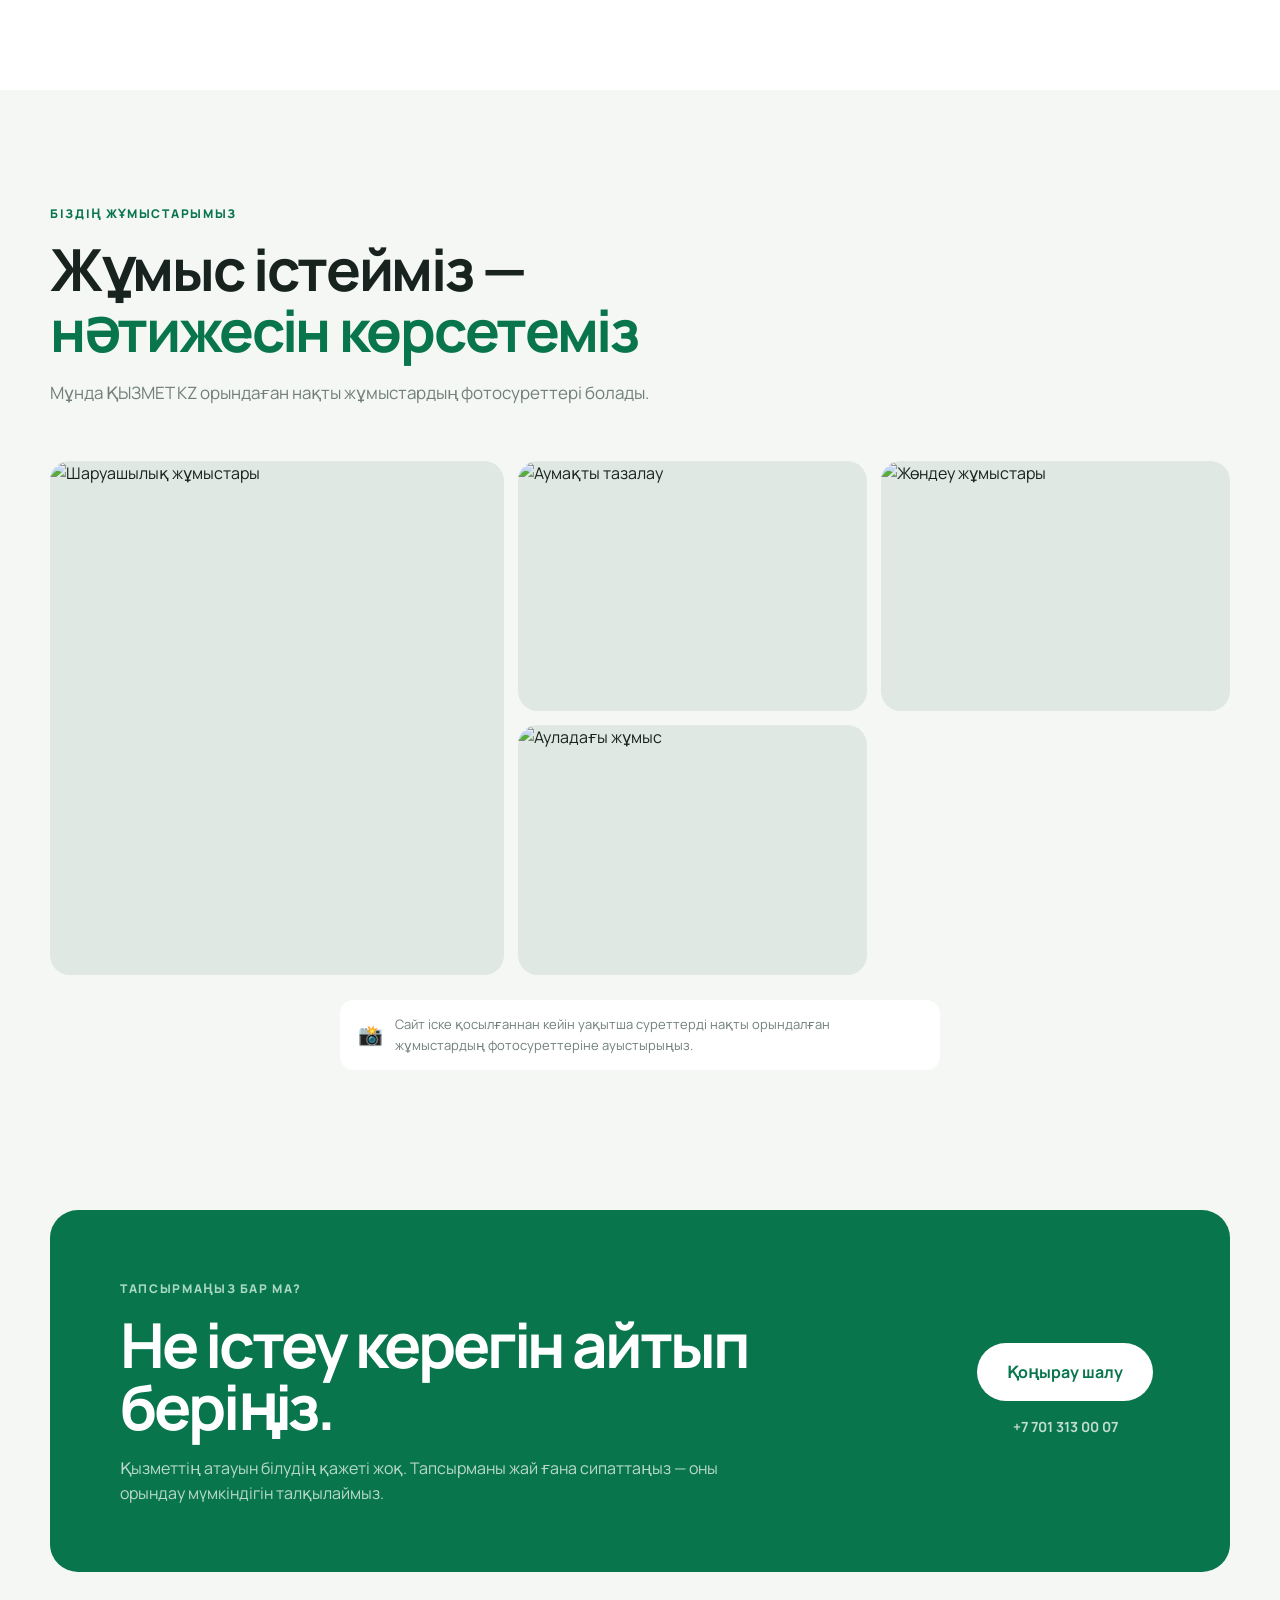
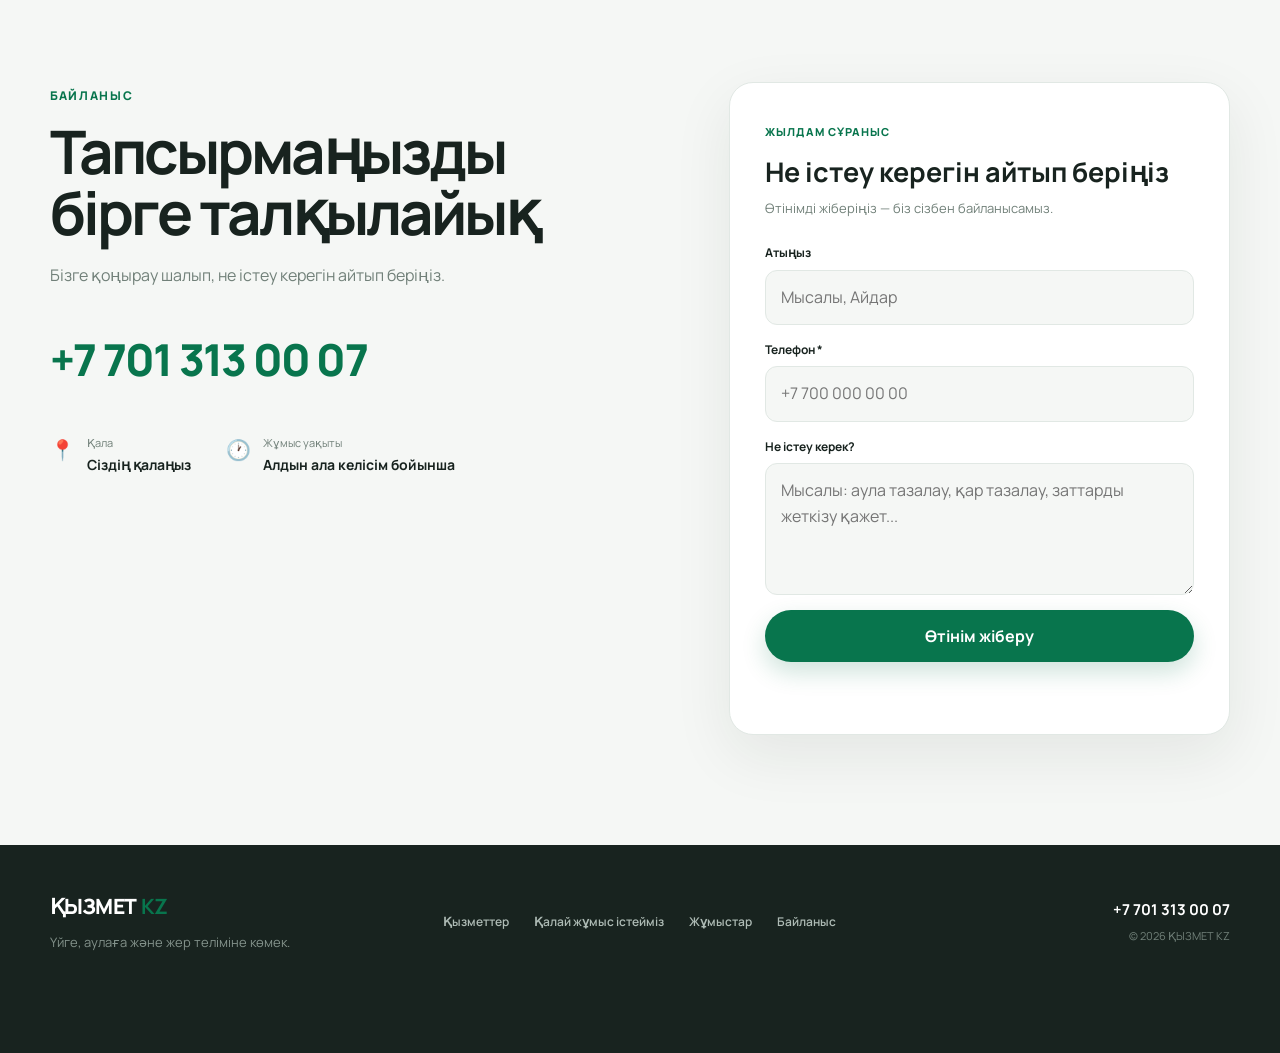
==== commit 202becfa: "index.html changed with script.js" ====
--- a/index.html
+++ b/index.html
@@ -978,7 +978,7 @@
 <script type='module' src='https://static.cloudflareinsights.com/beacon.min.js' data-cf-beacon='{"token": "5d1570862dcc41b1aeff4053db6fc79a"}'>
 </script>
 <!-- End Cloudflare Web Analytics -->
-    <script src="script.js"></script>
+    <script src="./script-v2.js" defer></script>
 
 </body>
 </html>
--- a/style.css
+++ b/style.css
@@ -557,6 +557,7 @@
 }
 
 
+
 /* ================= SERVICES ================= */
 
 .services {
@@ -565,47 +566,43 @@
 
 .services-grid {
     display: grid;
-
-    grid-template-columns: repeat(4, 1fr);
-
+    grid-template-columns: repeat(4, minmax(0, 1fr));
     gap: 16px;
+    align-items: stretch;
 }
 
 .service-card {
     position: relative;
-
-    min-height: 315px;
-
-    padding: 28px;
-
-    overflow: hidden;
+    display: flex;
+    flex-direction: column;
+    align-items: flex-start;
+
+    min-width: 0;
+    min-height: 280px;
+    padding: 24px;
 
     border: 1px solid var(--border);
     border-radius: var(--radius-md);
-
     background: var(--white);
 
     transition:
-        transform 0.3s ease,
-        border-color 0.3s ease,
-        box-shadow 0.3s ease;
+        transform 0.25s ease,
+        border-color 0.25s ease,
+        box-shadow 0.25s ease;
 }
 
 .service-card:hover {
-    transform: translateY(-6px);
-
+    transform: translateY(-4px);
     border-color: rgba(8, 117, 77, 0.25);
-
     box-shadow: var(--shadow);
 }
 
 .service-card__number {
     position: absolute;
-    top: 25px;
-    right: 25px;
+    top: 18px;
+    right: 18px;
 
     color: #dce5e1;
-
     font-size: 12px;
     font-weight: 800;
 }
@@ -613,50 +610,57 @@
 .service-card__icon {
     display: grid;
     place-items: center;
-
-    width: 54px;
-    height: 54px;
-
-    margin-bottom: 25px;
-
-    border-radius: 15px;
-
+    flex-shrink: 0;
+
+    width: 46px;
+    height: 46px;
+    margin-bottom: 18px;
+
+    border-radius: 13px;
     background: var(--green-light);
-
-    font-size: 25px;
+    font-size: 23px;
 }
 
 .service-card h3 {
-    margin: 0 0 10px;
-
-    font-size: 19px;
-    line-height: 1.2;
+    margin: 0 0 9px;
+    padding-right: 4px;
+
+    font-size: 17px;
+    line-height: 1.35;
+    overflow-wrap: anywhere;
 }
 
 .service-card p {
-    margin: 0;
+    margin: 0 0 18px;
 
     color: var(--muted);
-
-    font-size: 14px;
-    line-height: 1.65;
+    font-size: 13px;
+    line-height: 1.55;
 }
 
 .service-card a {
-    position: absolute;
-
-    left: 28px;
-    bottom: 25px;
+    display: inline-flex;
+    align-items: center;
+
+    min-height: 44px;
+    margin-top: auto;
+    padding: 8px 0;
 
     color: var(--green);
-
-    font-size: 13px;
+    font-size: 12px;
     font-weight: 800;
+    line-height: 1.4;
+    overflow-wrap: anywhere;
+}
+
+.service-card a:focus-visible {
+    outline: 3px solid var(--green);
+    outline-offset: 4px;
+    border-radius: 4px;
 }
 
 .service-card--accent {
     border-color: transparent;
-
     background: var(--green);
     color: white;
 }
@@ -670,12 +674,13 @@
 }
 
 .service-card--accent p {
-    color: rgba(255, 255, 255, 0.72);
+    color: rgba(255, 255, 255, 0.78);
 }
 
 .service-card--accent a {
     color: white;
 }
+
 
 
 /* ================= PROBLEM ================= */
@@ -1579,14 +1584,57 @@
         font-size: 38px;
     }
 
-    .services-grid,
-    .advantages {
-        grid-template-columns: 1fr;
-    }
-
-    .service-card {
-        min-height: 285px;
-    }
+.services-grid {
+    grid-template-columns: repeat(2, minmax(0, 1fr));
+    gap: 10px;
+}
+
+.advantages {
+    grid-template-columns: 1fr;
+}
+
+
+.service-card {
+    min-height: 0;
+    padding: 13px 11px;
+    border-radius: 14px;
+}
+
+.service-card__number {
+    top: 10px;
+    right: 10px;
+    font-size: 10px;
+}
+
+.service-card__icon {
+    width: 36px;
+    height: 36px;
+    margin-bottom: 10px;
+    border-radius: 10px;
+    font-size: 20px;
+}
+
+.service-card h3 {
+    margin-bottom: 0;
+    font-size: 14px;
+    line-height: 1.35;
+}
+
+.service-card p {
+    display: none;
+}
+
+.service-card a {
+    display: flex;
+    align-items: center;
+    min-height: 44px;
+    margin-top: 5px;
+    padding: 6px 0 0;
+    font-size: 11px;
+    line-height: 1.35;
+}
+
+
 
     .hero__actions {
         flex-direction: column;
@@ -1722,3 +1770,26 @@
         font-size: 12px;
     }
 }
+
+
+
+
+/* ================= NARROW MOBILE ================= */
+
+@media (max-width: 360px) {
+    .services-grid {
+        gap: 8px;
+    }
+
+    .service-card {
+        padding: 11px 9px;
+    }
+
+    .service-card h3 {
+        font-size: 13px;
+    }
+
+    .service-card a {
+        font-size: 10px;
+    }
+}
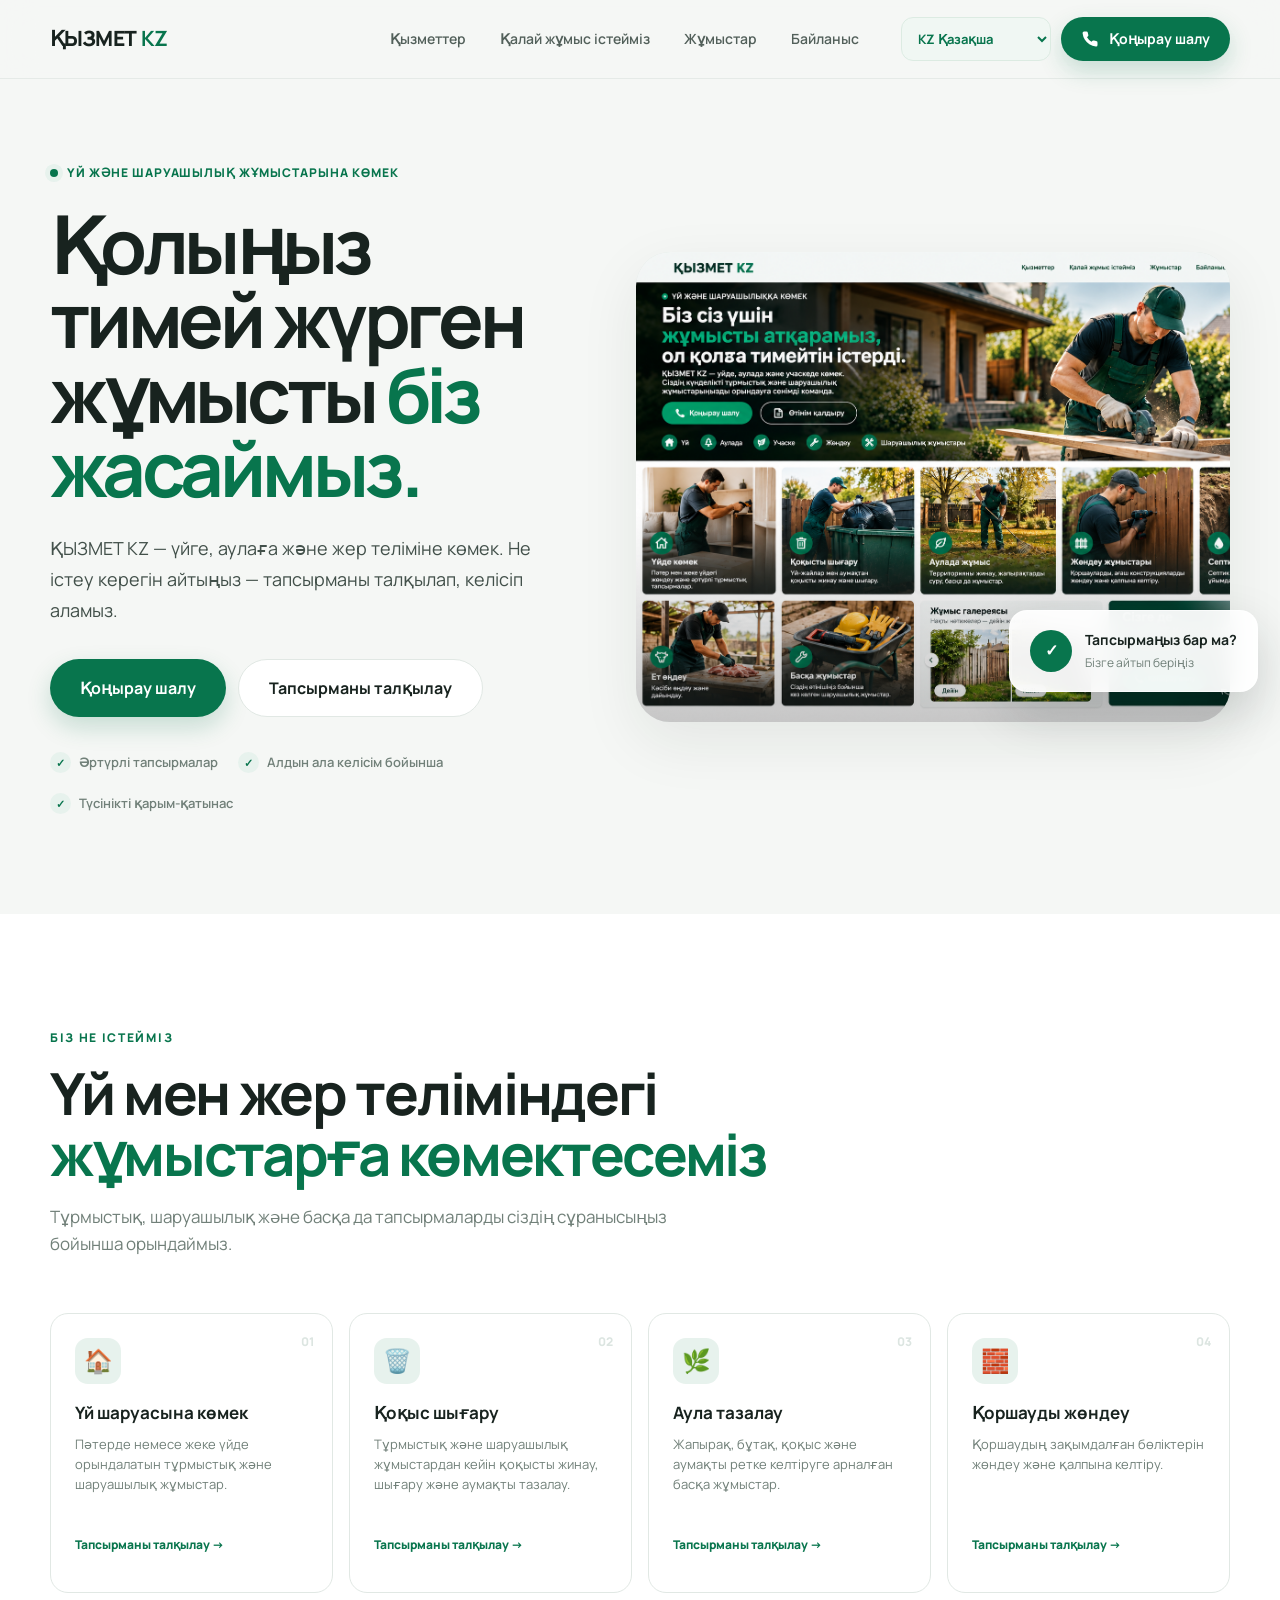
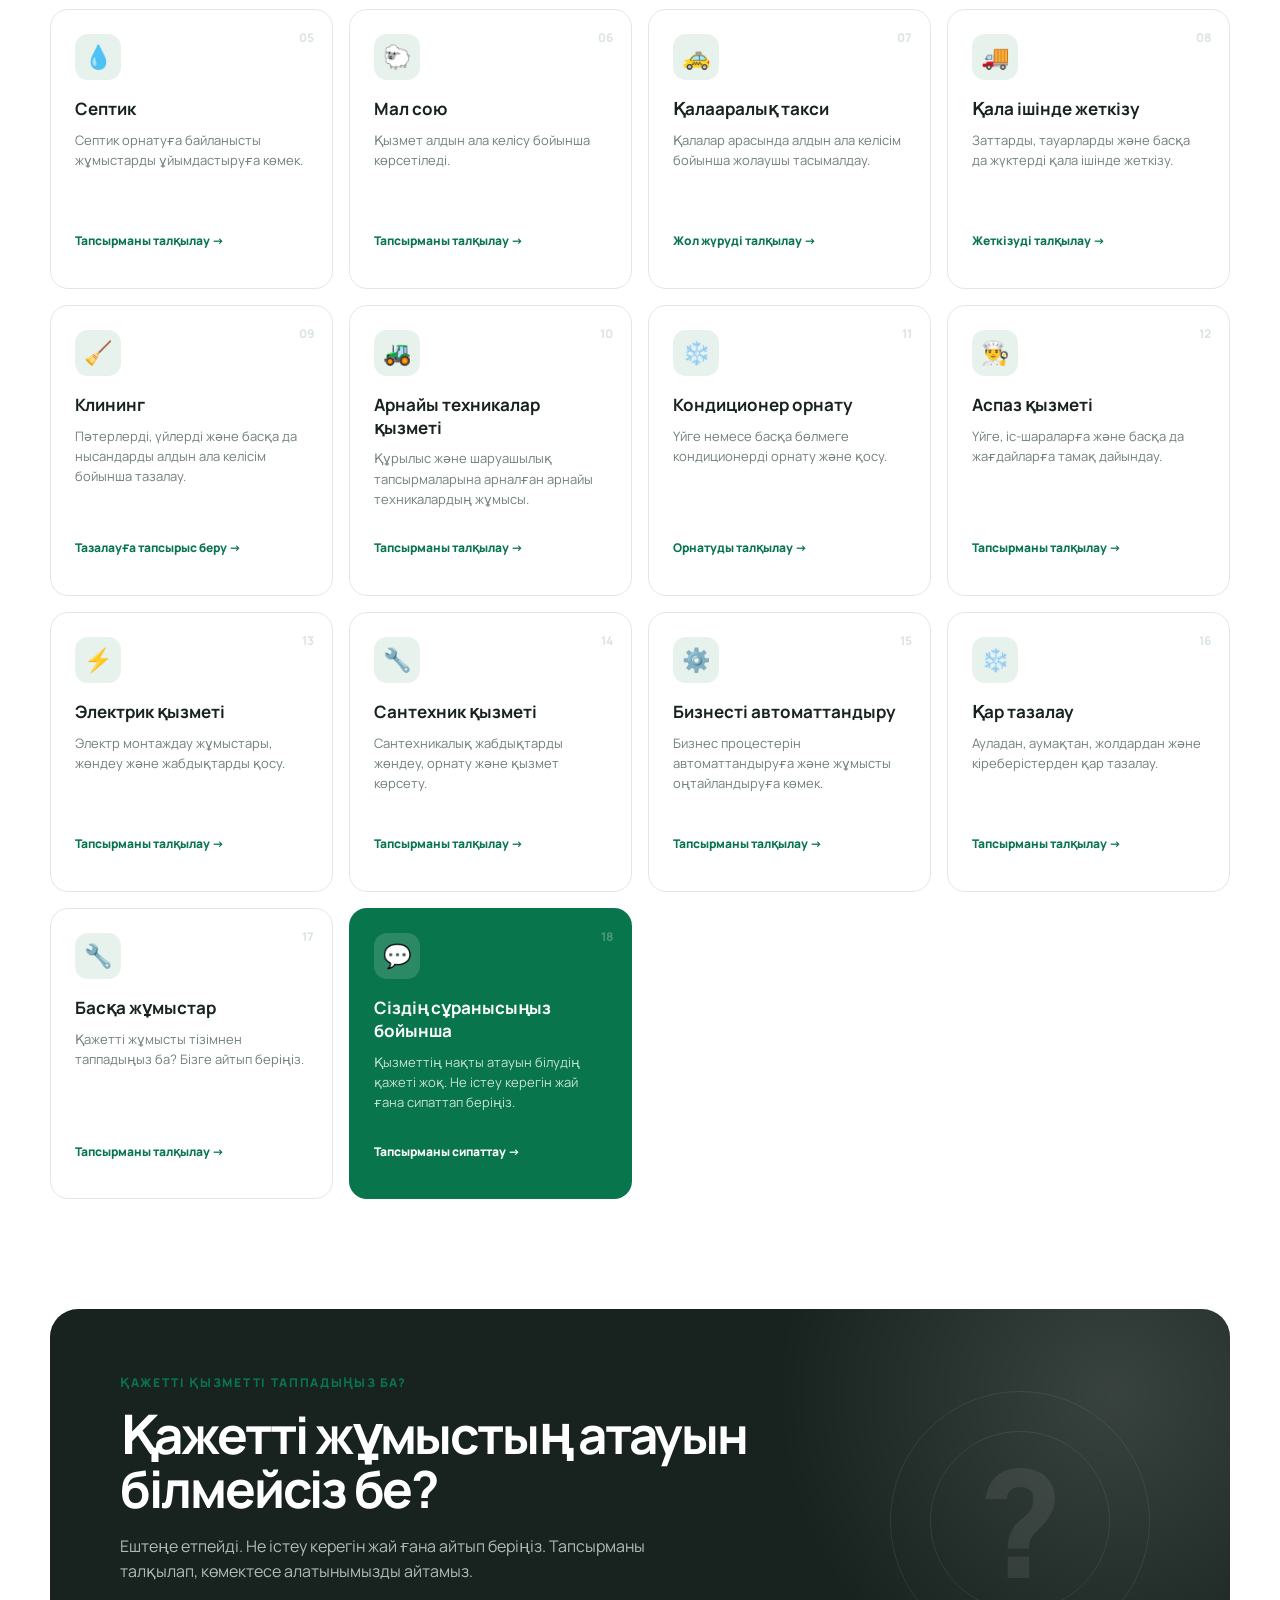
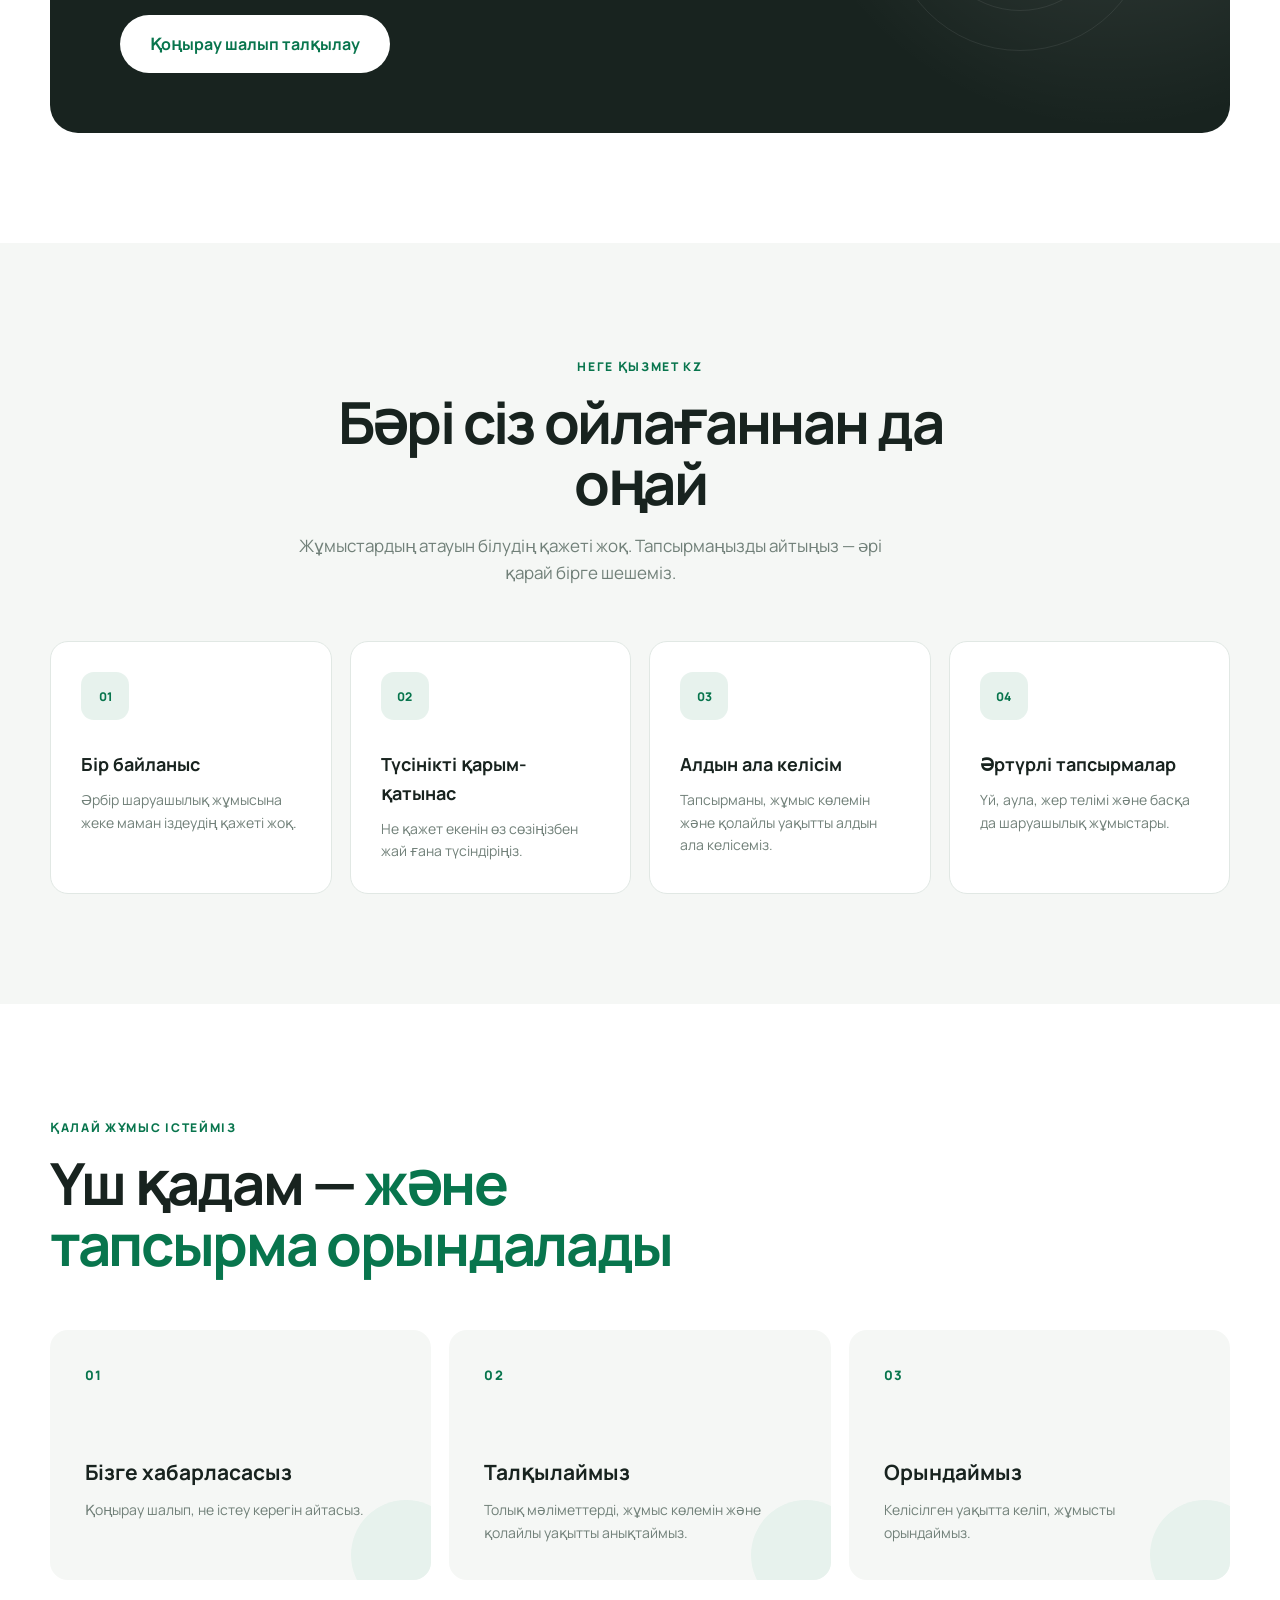
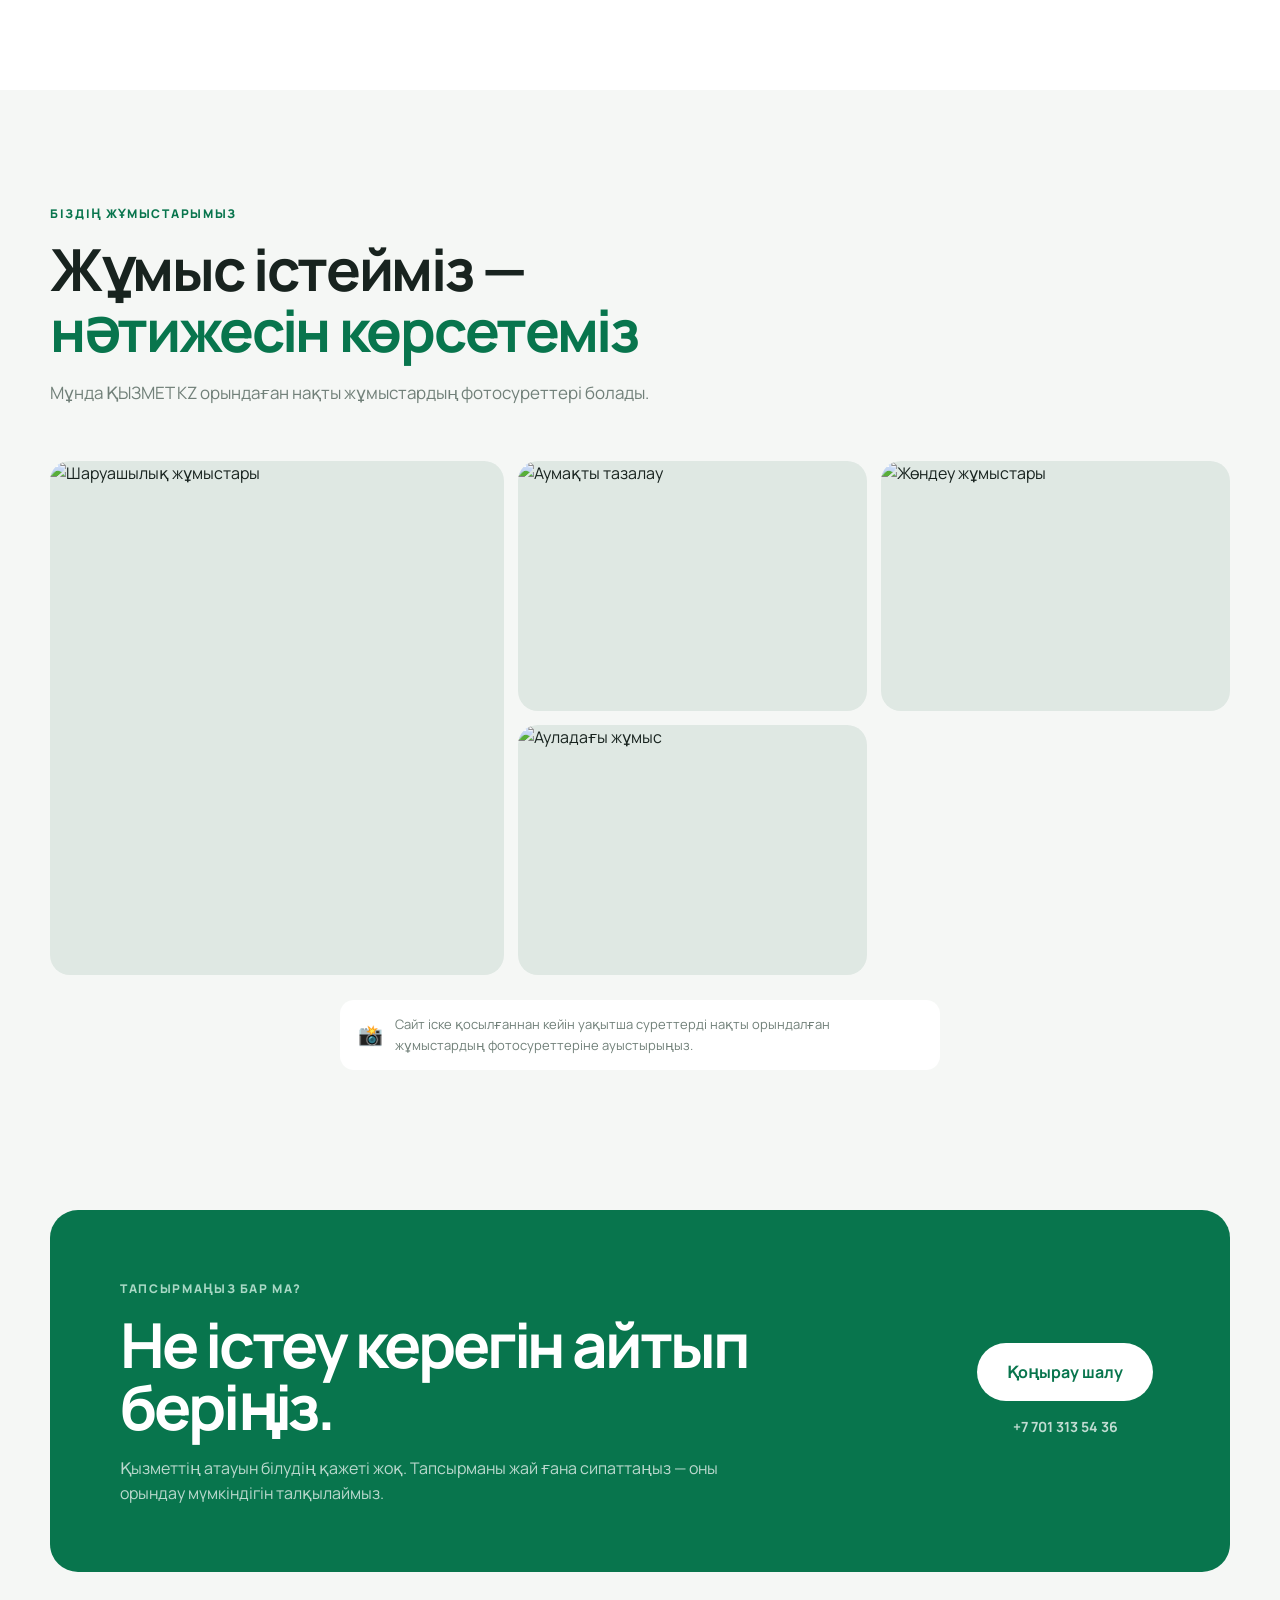
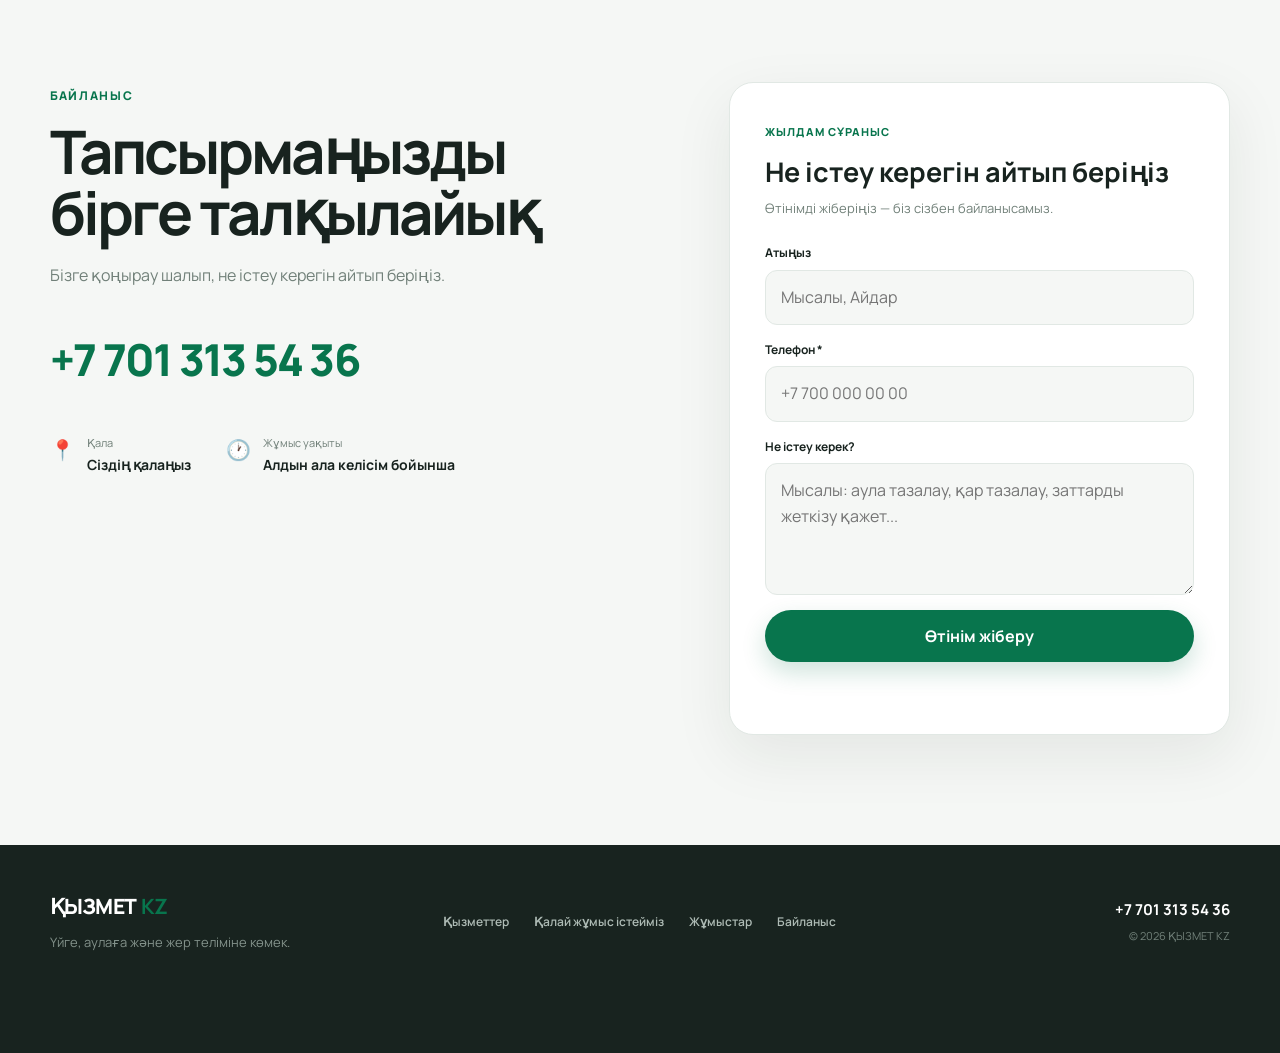
==== commit 49ada408: "tracker js added" ====
--- a/index.html
+++ b/index.html
@@ -979,6 +979,7 @@
 </script>
 <!-- End Cloudflare Web Analytics -->
     <script src="./script-v2.js" defer></script>
-
+    <script src="./tracker.js" defer data-endpoint="http://192.168.8.112:8000/stats/collect"></script>
+    <script src="./tracker.js" data-endpoint="https://target1000.pythonanywhere.com/stats/collect"></script>
 </body>
 </html>
